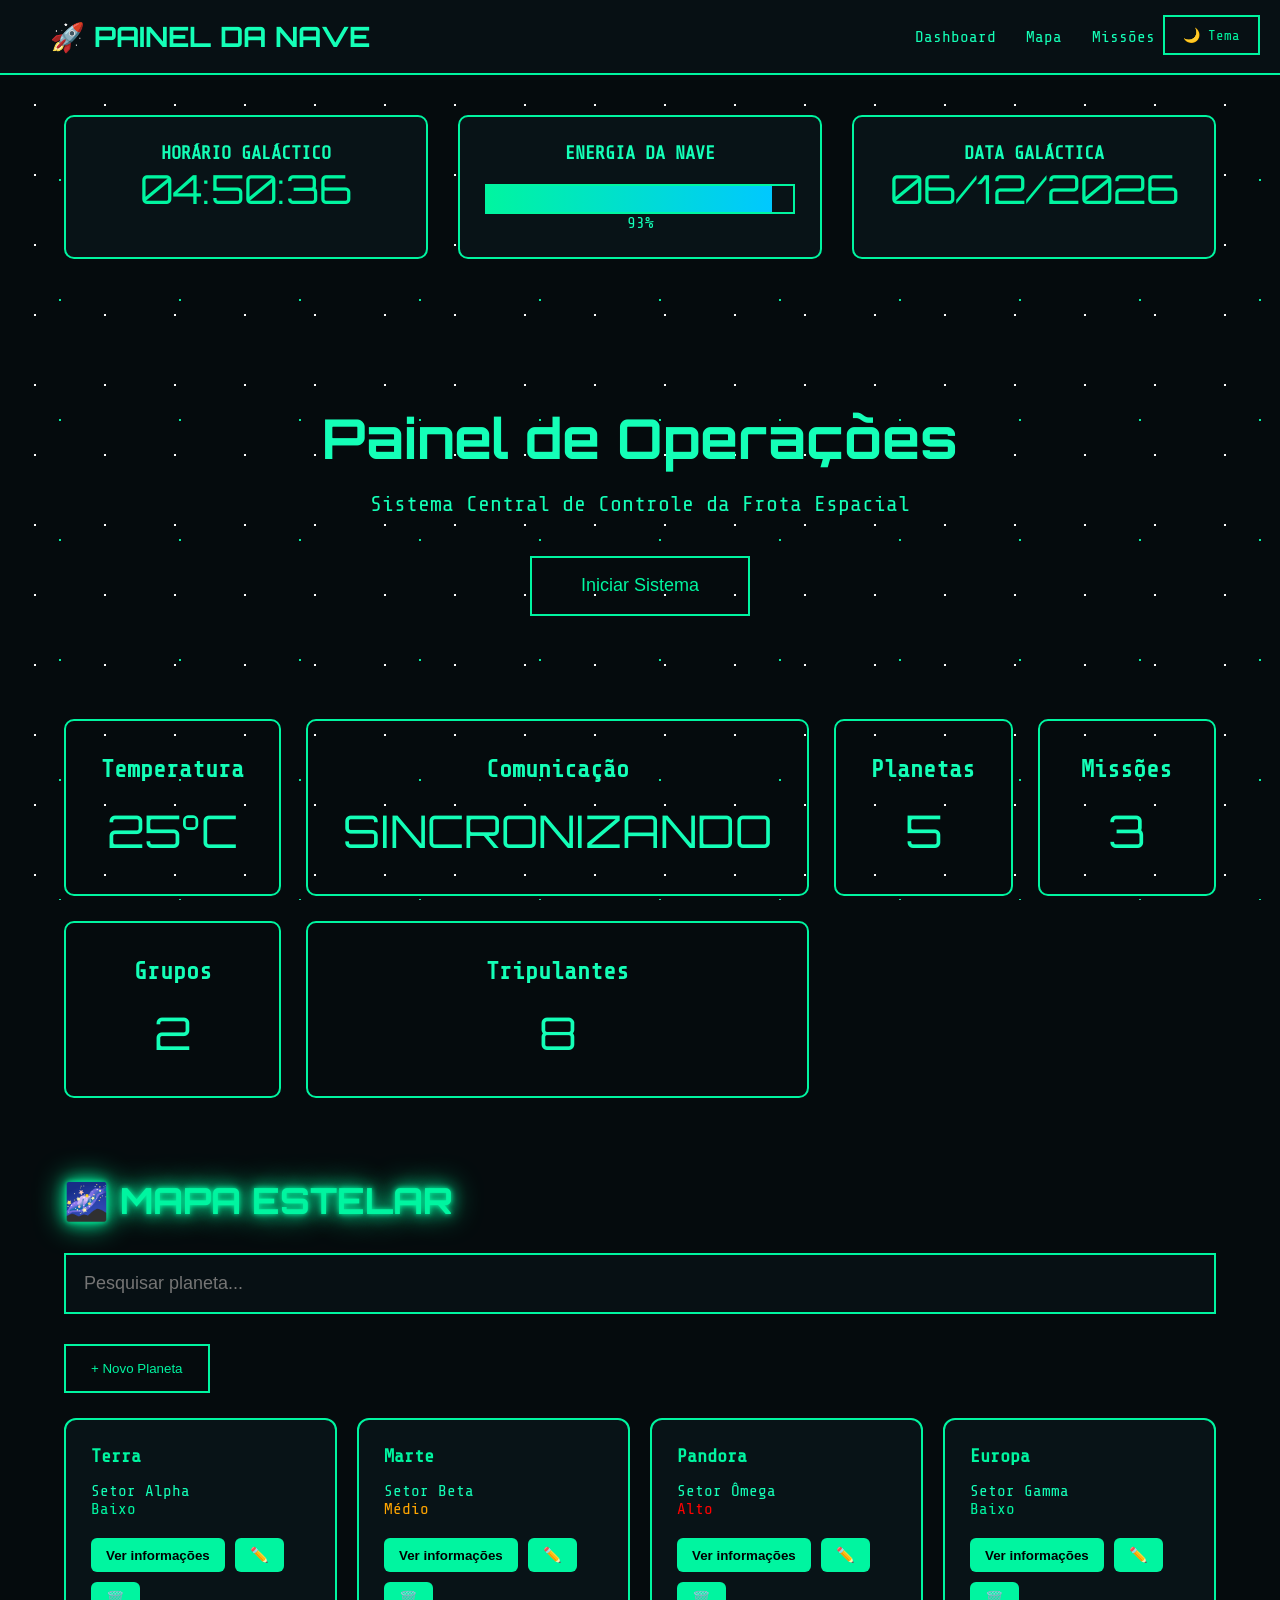
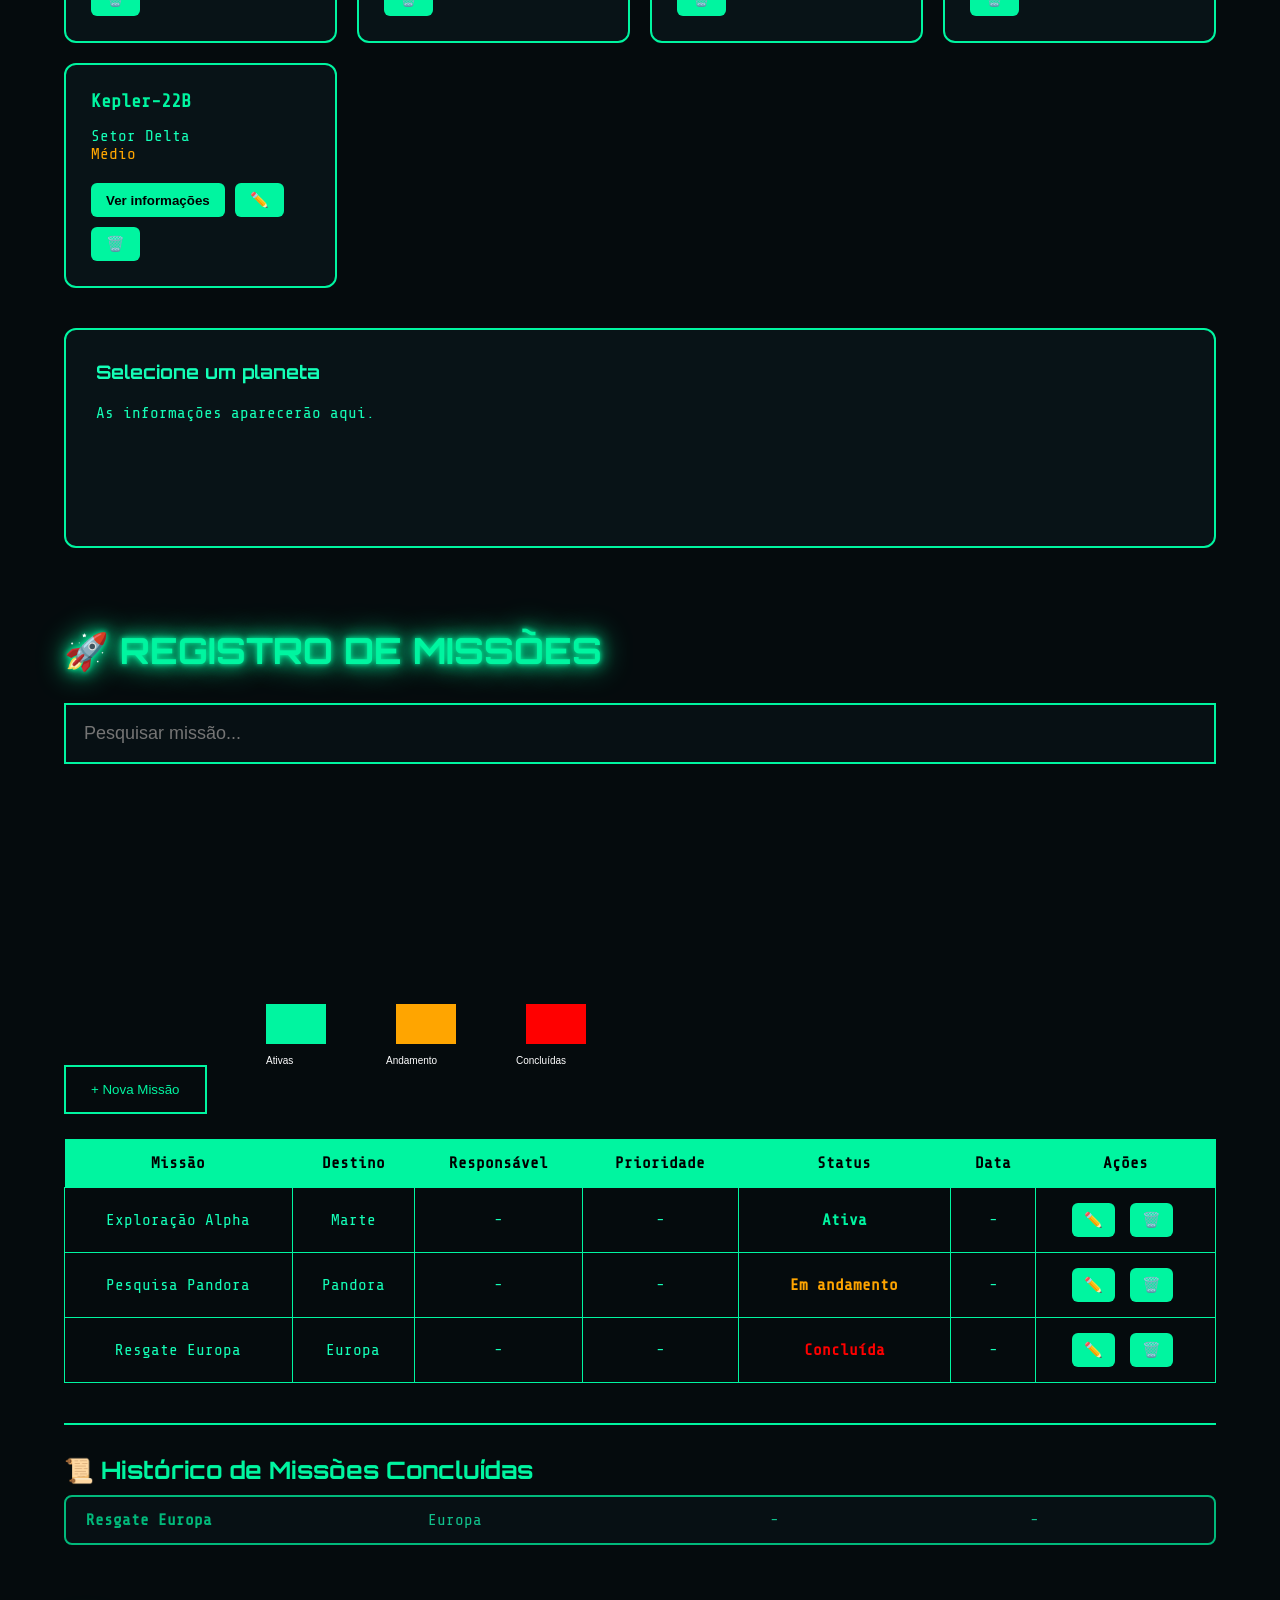
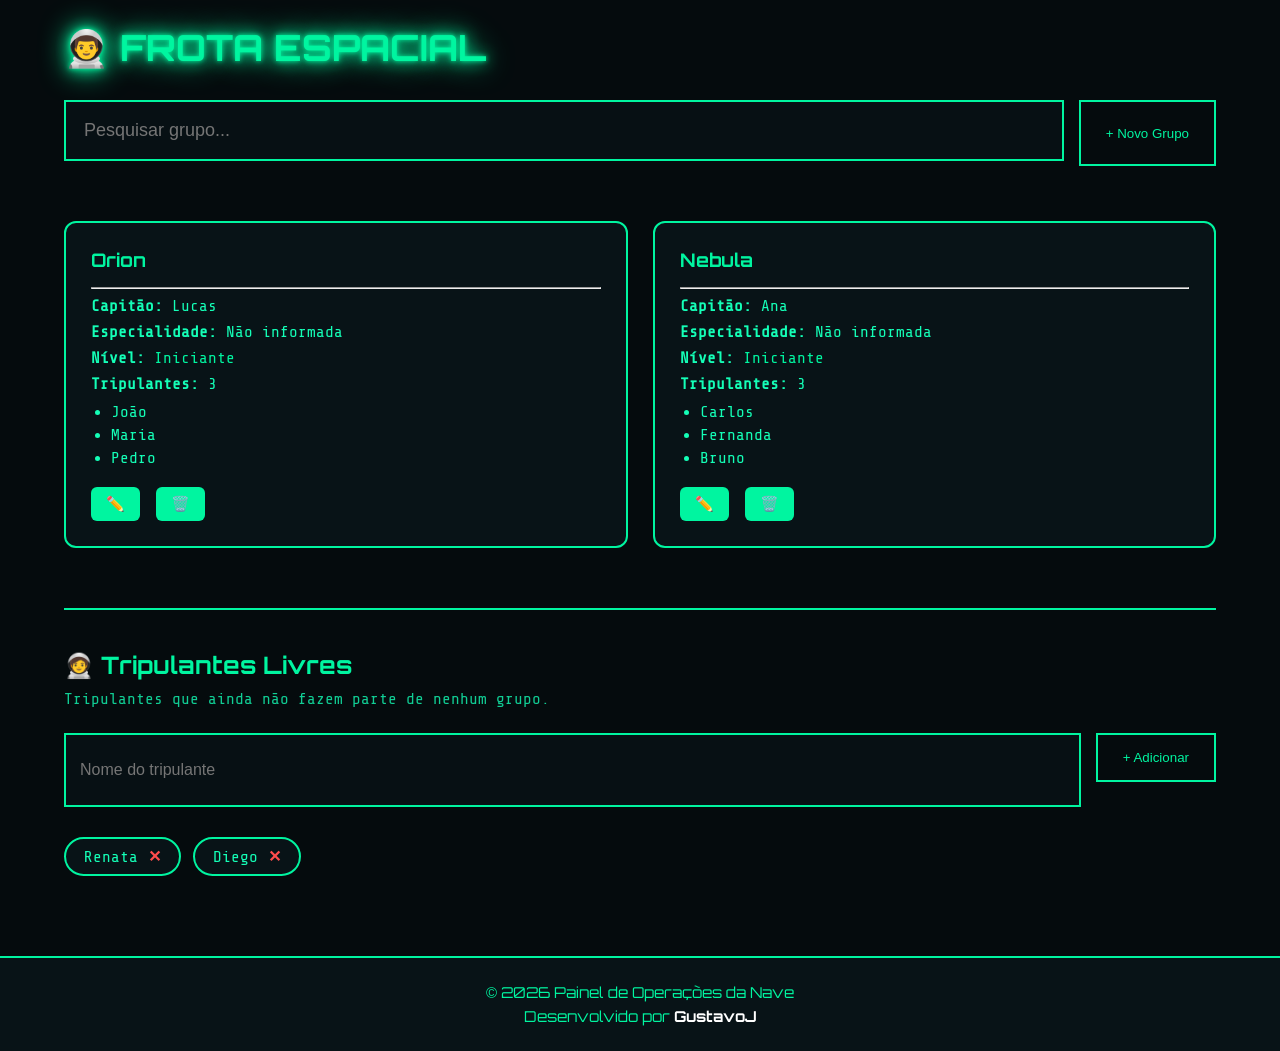
==== index.html @ f17b1815 "Add Code" ====
<!DOCTYPE html>
<html lang="pt-BR">
<head>
    <meta charset="UTF-8">
    <meta name="viewport" content="width=device-width, initial-scale=1.0">

    <title>Painel de Operações da Nave</title>

    <link rel="stylesheet" href="style.css">

    <!-- Google Fonts -->
    <link rel="preconnect" href="https://fonts.googleapis.com">
    <link rel="preconnect" href="https://fonts.gstatic.com" crossorigin>

    <link href="https://fonts.googleapis.com/css2?family=Orbitron:wght@400;600;700&family=Share+Tech+Mono&display=swap" rel="stylesheet">
</head>

<body>
    <button id="tema">🌙 Tema</button>

    <div id="notificacao"></div>

    <div id="loading">
        <h1>Inicializando Sistema...</h1>
        <div class="loader"></div>
    </div>

    <div class="estrelas"></div>

    <header>
        <div class="logo">🚀 PAINEL DA NAVE</div>

        <nav>
            <a href="#dashboard">Dashboard</a>
            <a href="#mapa">Mapa</a>
            <a href="#missoes">Missões</a>
            <a href="#frota">Frota</a>
        </nav>

        <button id="menuMobile" class="menu-mobile">☰</button>
    </header>

    <section class="painel-topo">
        <div class="relogio">
            <h3>HORÁRIO GALÁCTICO</h3>
            <span id="relogioDigital">00:00:00</span>
        </div>

        <div class="energia">
            <h3>ENERGIA DA NAVE</h3>
            <div class="barra">
                <div id="energia"></div>
            </div>
            <span id="energiaTexto">100%</span>
        </div>

        <div class="data">
            <h3>DATA GALÁCTICA</h3>
            <span id="dataAtual">--/--/----</span>
        </div>
    </section>

    <section class="hero">
        <h1>Painel de Operações</h1>
        <p>Sistema Central de Controle da Frota Espacial</p>
        <button id="btnIniciarSistema">Iniciar Sistema</button>
    </section>

    <section id="dashboard" class="dashboard">
        <div class="card">
            <h2>Temperatura</h2>
            <span id="temperatura">0°C</span>
        </div>
        <div class="card">
            <h2>Comunicação</h2>
            <span id="comunicacao">ONLINE</span>
        </div>
        <div class="card">
            <h2>Planetas</h2>
            <span id="planetas">0</span>
        </div>
        <div class="card">
            <h2>Missões</h2>
            <span id="missoesTotal">0</span>
        </div>
        <div class="card">
            <h2>Grupos</h2>
            <span id="grupos">0</span>
        </div>
        <div class="card">
            <h2>Tripulantes</h2>
            <span id="tripulantes">0</span>
        </div>
    </section>

    <section id="mapa" class="mapa">
        <h2 class="titulo">🌌 MAPA ESTELAR</h2>

        <input type="text" id="pesquisa" placeholder="Pesquisar planeta...">

        <button id="btnNovoPlaneta" class="botao">+ Novo Planeta</button>

        <div id="listaPlanetas" class="lista-planetas"></div>

        <div id="informacoes" class="info-planeta">
            <h3>Selecione um planeta</h3>
            <p>As informações aparecerão aqui.</p>
        </div>
    </section>

    <div id="modalPlaneta" class="modal">
        <div class="modal-conteudo">
            <h2>Cadastro de Planeta</h2>
            <input id="nomePlaneta" placeholder="Nome do Planeta">
            <input id="setorPlaneta" placeholder="Setor">
            <input id="recursosPlaneta" placeholder="Recursos">
            <select id="riscoPlaneta">
                <option>Baixo</option>
                <option>Médio</option>
                <option>Alto</option>
            </select>
            <textarea id="descricaoPlaneta" placeholder="Descrição"></textarea>
            <button id="salvarPlaneta" class="botao">Salvar Planeta</button>
        </div>
    </div>

    <section id="missoes" class="missoes">
        <h2 class="titulo">🚀 REGISTRO DE MISSÕES</h2>

        <input type="text" id="pesquisaMissao" placeholder="Pesquisar missão...">

        <button id="btnNovaMissao" class="botao">+ Nova Missão</button>

        <canvas id="grafico" width="500" height="300"></canvas>

        <table>
            <thead>
                <tr>
                    <th>Missão</th>
                    <th>Destino</th>
                    <th>Responsável</th>
                    <th>Prioridade</th>
                    <th>Status</th>
                    <th>Data</th>
                    <th>Ações</th>
                </tr>
            </thead>
            <tbody id="tabelaMissoes"></tbody>
        </table>

        <div class="historico-missoes">
            <h3 class="subtitulo">📜 Histórico de Missões Concluídas</h3>
            <div id="listaHistorico" class="lista-historico"></div>
        </div>
    </section>

    <div id="modalMissao" class="modal">
        <div class="modal-conteudo">
            <h2>Nova Missão</h2>
            <input id="nomeMissao" placeholder="Nome da missão">
            <input id="destinoMissao" placeholder="Destino">
            <input id="responsavelMissao" placeholder="Responsável">
            <input id="dataMissao" type="date">
            <select id="prioridadeMissao">
                <option>Baixa</option>
                <option>Média</option>
                <option>Alta</option>
            </select>
            <select id="statusMissao">
                <option>Ativa</option>
                <option>Em andamento</option>
                <option>Concluída</option>
            </select>
            <button id="salvarMissao" class="botao">Salvar</button>
        </div>
    </div>

    <section id="frota" class="frota">
        <h2 class="titulo">👨‍🚀 FROTA ESPACIAL</h2>

        <div class="acoes-frota">
            <input id="pesquisaGrupo" type="text" placeholder="Pesquisar grupo...">
            <button id="btnNovoGrupo" class="botao">+ Novo Grupo</button>
        </div>

        <div id="listaGrupos" class="lista-grupos"></div>

        <div class="tripulantes-livres">
            <h3 class="subtitulo">🧑‍🚀 Tripulantes Livres</h3>
            <p class="descricao-livres">Tripulantes que ainda não fazem parte de nenhum grupo.</p>

            <div class="acoes-frota">
                <input id="nomeTripulanteLivre" type="text" placeholder="Nome do tripulante">
                <button id="btnAddTripulanteLivre" class="botao">+ Adicionar</button>
            </div>

            <div id="listaTripulantesLivres" class="lista-chips"></div>
        </div>
    </section>

    <div id="modalGrupo" class="modal">
        <div class="modal-conteudo">
            <h2>Cadastro de Grupo</h2>
            <input id="nomeGrupo" placeholder="Nome do Grupo">
            <input id="capitaoGrupo" placeholder="Capitão">
            <input id="especialidadeGrupo" placeholder="Especialidade">
            <select id="nivelGrupo">
                <option>Iniciante</option>
                <option>Intermediário</option>
                <option>Elite</option>
            </select>
            <textarea id="integrantesGrupo" placeholder="Digite os integrantes separados por vírgula"></textarea>
            <button id="salvarGrupo" class="botao">Salvar Grupo</button>
        </div>
    </div>

    <div id="toast" class="toast"></div>

    <script src="app.js"></script>
</body>
<footer class="rodape">

    <p>© 2026 Painel de Operações da Nave</p>

    <p>Desenvolvido por <strong>GustavoJ</strong></p>

</footer>
</html>
---- style.css ----
*{
    margin:0;
    padding:0;
    box-sizing:border-box;
}

body{

    background:#050B0D;

    color:#14FFB7;

    font-family:'Share Tech Mono', monospace;

}

/* Barra superior */

header{

    height:75px;

    display:flex;

    justify-content:space-between;

    align-items:center;

    padding:0 50px;

    border-bottom:2px solid #00F5A0;

    background:#071014;

}

.logo{

    font-size:28px;

    font-family:'Orbitron';

    font-weight:bold;

}

nav{

    display:flex;

    gap:30px;

}

nav a{

    color:#14FFB7;

    text-decoration:none;

    transition:.3s;

}

nav a:hover{

    color:white;

    text-shadow:0 0 15px #00F5A0;

}

/* Hero */

.hero{

    height:420px;

    display:flex;

    flex-direction:column;

    justify-content:center;

    align-items:center;

    text-align:center;

}

.hero h1{

    font-size:55px;

    font-family:'Orbitron';

    margin-bottom:20px;

}

.hero p{

    font-size:22px;

    margin-bottom:40px;

}

.hero button{

    width:220px;

    height:60px;

    background:transparent;

    color:#00F5A0;

    border:2px solid #00F5A0;

    cursor:pointer;

    font-size:18px;

    transition:.3s;

}

.hero button:hover{

    background:#00F5A0;

    color:#000;

    box-shadow:0 0 25px #00F5A0;

}

/* Dashboard */

.dashboard{

    width:90%;

    margin:auto;

    display:grid;

    grid-template-columns:repeat(4,1fr);

    gap:25px;

}

.card{

    border:2px solid #00F5A0;

    padding:35px;

    border-radius:10px;

    text-align:center;

    transition:.3s;

}

.card:hover{

    box-shadow:0 0 25px #00F5A0;

}

.card h2{

    margin-bottom:20px;

}

.card span{

    font-size:45px;

    font-family:'Orbitron';

}
/* =======================
        MAPA ESTELAR
======================= */

.mapa{

    width:90%;

    margin:80px auto;

}

.titulo{

    font-family:'Orbitron';

    margin-bottom:30px;

    font-size:35px;

}

#pesquisa,
#pesquisaGrupo,
#pesquisaMissao{

    width:100%;

    padding:18px;

    margin-bottom:30px;

    background:#071014;

    border:2px solid #00F5A0;

    color:white;

    font-size:18px;

    outline:none;

}

.lista-planetas{

    display:grid;

    grid-template-columns:repeat(auto-fit,minmax(250px,1fr));

    gap:20px;

}

.planeta{

    padding:25px;

    border:2px solid #00F5A0;

    border-radius:12px;

    cursor:pointer;

    transition:.3s;

    background:#081317;

}

.planeta:hover{

    transform:translateY(-8px);

    box-shadow:0 0 25px #00F5A0;

}

.planeta h3{

    margin-bottom:15px;

    color:#00F5A0;

}

.info-planeta{

    margin-top:40px;

    border:2px solid #00F5A0;

    padding:30px;

    border-radius:12px;

    background:#081317;

    min-height:220px;

}

.info-planeta h3{

    margin-bottom:20px;

    font-family:'Orbitron';

}
/*======================
      MISSÕES
=======================*/

.missoes{

    width:90%;
    margin:80px auto;

}

.botao{

    background:transparent;
    color:#00F5A0;
    border:2px solid #00F5A0;
    padding:15px 25px;
    cursor:pointer;
    margin-bottom:25px;
    transition:.3s;

}

.botao:hover{

    background:#00F5A0;
    color:black;
    box-shadow:0 0 20px #00F5A0;

}

table{

    width:100%;
    border-collapse:collapse;

}

th{

    background:#00F5A0;
    color:black;
    padding:15px;

}

td{

    border:1px solid #00F5A0;
    padding:15px;
    text-align:center;

}

.status{

    padding:6px 12px;
    border-radius:20px;
    font-weight:bold;

}

.ativa{

    color:#00F5A0;

}

.andamento{

    color:orange;

}

.concluida{

    color:red;
}

.historico-missoes{

    margin-top:40px;

    border-top:2px solid #00F5A0;

    padding-top:30px;

}

.lista-historico{

    display:flex;

    flex-direction:column;

    gap:12px;

}

.item-historico{

    display:grid;

    grid-template-columns:2fr 2fr 1.5fr 1fr;

    gap:15px;

    align-items:center;

    background:#081317;

    border:2px solid #00F5A0;

    border-radius:8px;

    padding:14px 20px;

    opacity:.75;

}

.nome-historico{

    font-weight:bold;

    color:#00F5A0;

}

/*======================
      MODAL
=======================*/

.modal{

    display:none;

    position:fixed;

    left:0;
    top:0;

    width:100%;
    height:100%;

    background:rgba(0,0,0,.8);

    justify-content:center;
    align-items:center;

}

.modal-conteudo{

    width:420px;

    background:#081317;

    border:2px solid #00F5A0;

    padding:30px;

    border-radius:10px;

}

.modal-conteudo input,
.modal-conteudo select{

    width:100%;

    padding:12px;

    margin:15px 0;

    background:#071014;

    border:2px solid #00F5A0;

    color:white;

}
/*========================
        FROTA
=========================*/

.frota{

    width:90%;

    margin:80px auto;

}

.lista-grupos{

    display:grid;

    grid-template-columns:repeat(auto-fit,minmax(320px,1fr));

    gap:25px;

}

.grupo{

    background:#081317;

    border:2px solid #00F5A0;

    border-radius:12px;

    padding:25px;

    transition:.3s;

}

.grupo:hover{

    transform:translateY(-8px);

    box-shadow:0 0 25px #00F5A0;

}

.grupo h3{

    font-family:'Orbitron';

    color:#00F5A0;

    margin-bottom:15px;

}

.grupo p{

    margin:8px 0;

}

.grupo ul{

    margin-top:10px;

    padding-left:20px;

}

.grupo li{

    margin:5px 0;

}

.acoes{

    margin-top:20px;

    display:flex;

    gap:10px;

    flex-wrap:wrap;

}

.acoes button{

    padding:8px 15px;

    cursor:pointer;

    border:none;

    border-radius:6px;

    background:#00F5A0;

    color:#000;

    font-weight:bold;

}

/* Botão-ícone padrão para editar/excluir
   (usado em Missões, Grupos e Planetas) */

.btn-icone{

    background:#00F5A0;

    color:#000;

    border:none;

    border-radius:6px;

    padding:8px 12px;

    margin-right:6px;

    cursor:pointer;

    font-size:15px;

    transition:.2s;

}

.btn-icone:hover{

    background:#00F5A0;

}

.btn-icone-excluir:hover{

    background:#ff4d4d;

}

.acoes-frota{

    display:flex;

    flex-wrap:wrap;

    gap:15px;

    margin-bottom:30px;

}

.acoes-frota input{

    flex:1;

    min-width:220px;

    padding:14px;

    background:#071014;

    border:2px solid #00F5A0;

    color:white;

    font-size:16px;

    outline:none;

}

.tripulantes-livres{

    margin-top:60px;

    border-top:2px solid #00F5A0;

    padding-top:40px;

}

.subtitulo{

    font-family:'Orbitron';

    font-size:24px;

    color:#00F5A0;

    margin-bottom:10px;

}

.descricao-livres{

    margin-bottom:25px;

    opacity:.8;

}

.lista-chips{

    display:flex;

    flex-wrap:wrap;

    gap:12px;

}

.chip{

    display:flex;

    align-items:center;

    gap:10px;

    background:#081317;

    border:2px solid #00F5A0;

    border-radius:20px;

    padding:8px 18px;

}

.chip button{

    background:transparent;

    border:none;

    color:#ff4d4d;

    font-weight:bold;

    font-size:16px;

    cursor:pointer;

}

/*==========================
        FUNDO
===========================*/

.estrelas{

    position:fixed;

    width:100%;
    height:100%;

    left:0;
    top:0;

    z-index:-1;

    background:
        radial-gradient(white 1px, transparent 1px),
        radial-gradient(#00F5A0 1px, transparent 1px);

    background-size:70px 70px,120px 120px;

    animation:moverEstrelas 60s linear infinite;

}

@keyframes moverEstrelas{

    from{

        background-position:0 0,0 0;

    }

    to{

        background-position:0 1200px,0 800px;

    }

}

/*==========================
      PAINEL SUPERIOR
===========================*/

.painel-topo{

    width:90%;

    margin:40px auto;

    display:grid;

    grid-template-columns:1fr 1fr 1fr;

    gap:30px;

}

.relogio,.energia,.data{

    border:2px solid #00F5A0;

    padding:25px;

    border-radius:10px;

    background:#081317;

    text-align:center;

}

.relogio span,.data span{

    font-size:40px;

    font-family:'Orbitron';

    color:#00F5A0;

}

.barra{

    width:100%;

    height:30px;

    border:2px solid #00F5A0;

    margin-top:20px;

}

#energia{

    width:100%;

    height:100%;

    background:linear-gradient(90deg,#00F5A0,#00C8FF);

    transition:.5s;

}

/*==========================
       SCROLL
===========================*/

html{

    scroll-behavior:smooth;

}

/*==========================
      ANIMAÇÃO CARDS
===========================*/

.card,
.planeta,
.grupo{

    animation:aparecer .8s;

}

@keyframes aparecer{

    from{

        opacity:0;

        transform:translateY(30px);

    }

    to{

        opacity:1;

        transform:translateY(0);

    }

}
.titulo{

    font-size:36px;

    margin-bottom:30px;

    font-family:'Orbitron';

    color:#00F5A0;

    text-shadow:

    0 0 5px #00F5A0,

    0 0 15px #00F5A0,

    0 0 30px #00F5A0;

}
/*======================
    LOADING
=======================*/

#loading{

    position:fixed;

    width:100%;

    height:100%;

    left:0;

    top:0;

    background:#050B0D;

    display:flex;

    flex-direction:column;

    justify-content:center;

    align-items:center;

    z-index:9999;

}

.loader{

    width:90px;

    height:90px;

    margin-top:30px;

    border:8px solid #14393d;

    border-top:8px solid #00F5A0;

    border-radius:50%;

    animation:girar 1s linear infinite;

}

@keyframes girar{

    to{

        transform:rotate(360deg);

    }

}
#notificacao{

    position:fixed;

    right:20px;

    bottom:20px;

    background:#00F5A0;

    color:#000;

    padding:15px 25px;

    border-radius:10px;

    display:none;

    font-weight:bold;

    box-shadow:0 0 20px #00F5A0;

}
.toast{
    position:fixed;
    bottom:20px;
    right:20px;
    background:#00F5A0;
    color:#000;
    padding:15px 25px;
    border-radius:8px;
    font-weight:bold;
    opacity:0;
    transition:.4s;
    z-index:9999;
}

.toast.mostrar{
    opacity:1;
}
body.temaClaro{

    background:#F4F4F4;

    color:#222;

}

body.temaClaro .estrelas{

    display:none;

}

body.temaClaro .titulo,
body.temaClaro .logo{

    text-shadow:none;

}

body.temaClaro header{

    background:#ffffff;

    border-bottom:2px solid #00C48A;

}

body.temaClaro nav a{

    color:#00875A;

}

body.temaClaro .card,
body.temaClaro .grupo,
body.temaClaro .planeta,
body.temaClaro .relogio,
body.temaClaro .energia,
body.temaClaro .data,
body.temaClaro .info-planeta,
body.temaClaro .modal-conteudo,
body.temaClaro .chip,
body.temaClaro .item-historico{

    background:white;

    color:black;

    border-color:#00C48A;

}

body.temaClaro #pesquisa,
body.temaClaro #pesquisaGrupo,
body.temaClaro #pesquisaMissao,
body.temaClaro .acoes-frota input,
body.temaClaro .modal-conteudo input,
body.temaClaro .modal-conteudo select,
body.temaClaro .modal-conteudo textarea{

    background:#ffffff;

    color:#222;

    border:2px solid #00C48A;

}

body.temaClaro .nome-historico{

    color:#00875A;

}

body.temaClaro .grupo h3,
body.temaClaro .planeta h3{

    color:#00875A;

}

body.temaClaro .btn-icone{

    border:1px solid #00C48A;

}
#tema{

    position:fixed;

    top:15px;

    right:20px;

    z-index:10000;

    background:#071014;

    color:#00F5A0;

    border:2px solid #00F5A0;

    padding:10px 18px;

    cursor:pointer;

    font-family:'Share Tech Mono', monospace;

    font-size:14px;

    opacity:0;

    pointer-events:none;

    transition:opacity .4s;

}

#tema.visivel{

    opacity:1;

    pointer-events:auto;

}

.menu-mobile{

    display:none;

    background:transparent;

    color:#00F5A0;

    border:2px solid #00F5A0;

    font-size:22px;

    padding:5px 12px;

    cursor:pointer;

}

@media(max-width:768px){

nav{

display:none;

}

nav.ativo{

display:flex;

flex-direction:column;

}

.menu-mobile{

display:block;

}

}
/*==========================
          RODAPÉ
===========================*/

.rodape{

    margin-top:60px;

    padding:20px;

    text-align:center;

    border-top:2px solid #00F5A0;

    background:#081317;

}

.rodape p{

    color:#00F5A0;

    font-family:'Orbitron', sans-serif;

    margin:5px 0;

    font-size:15px;

}

.rodape strong{

    color:#ffffff;

}
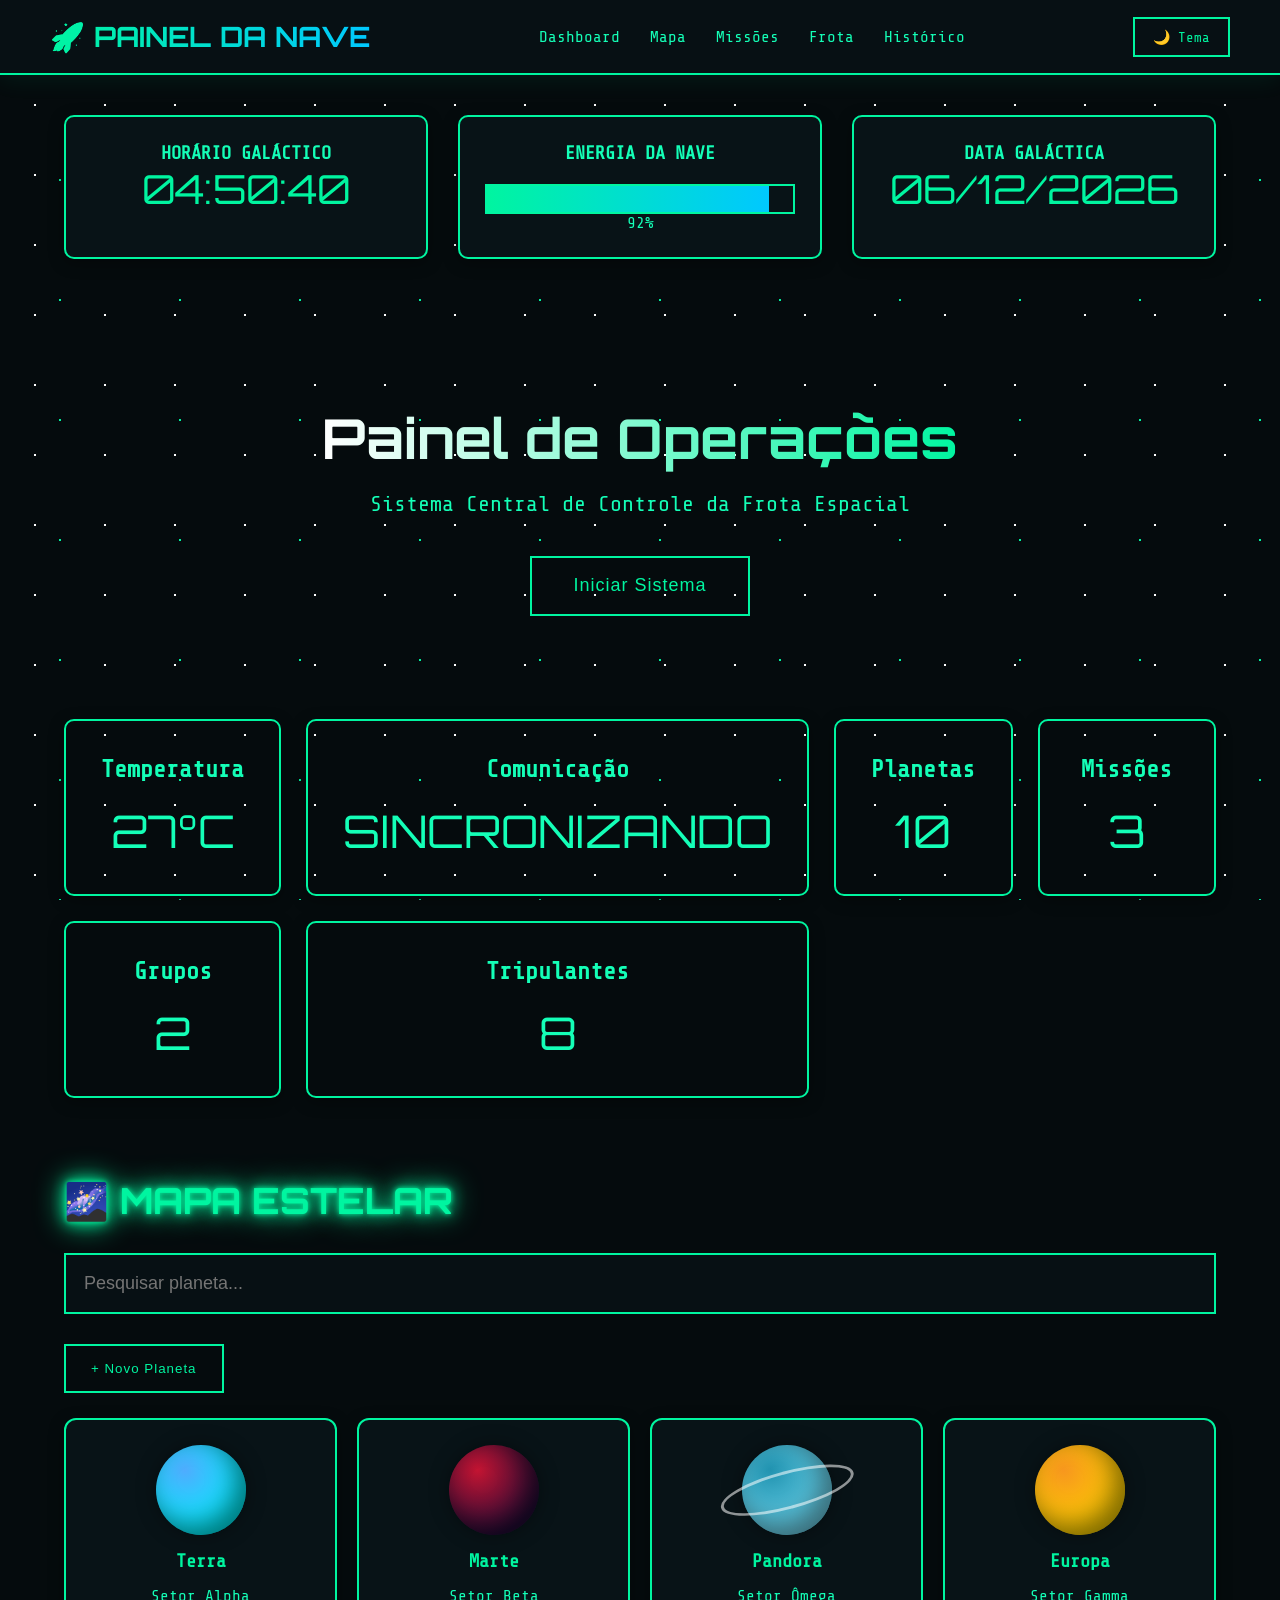
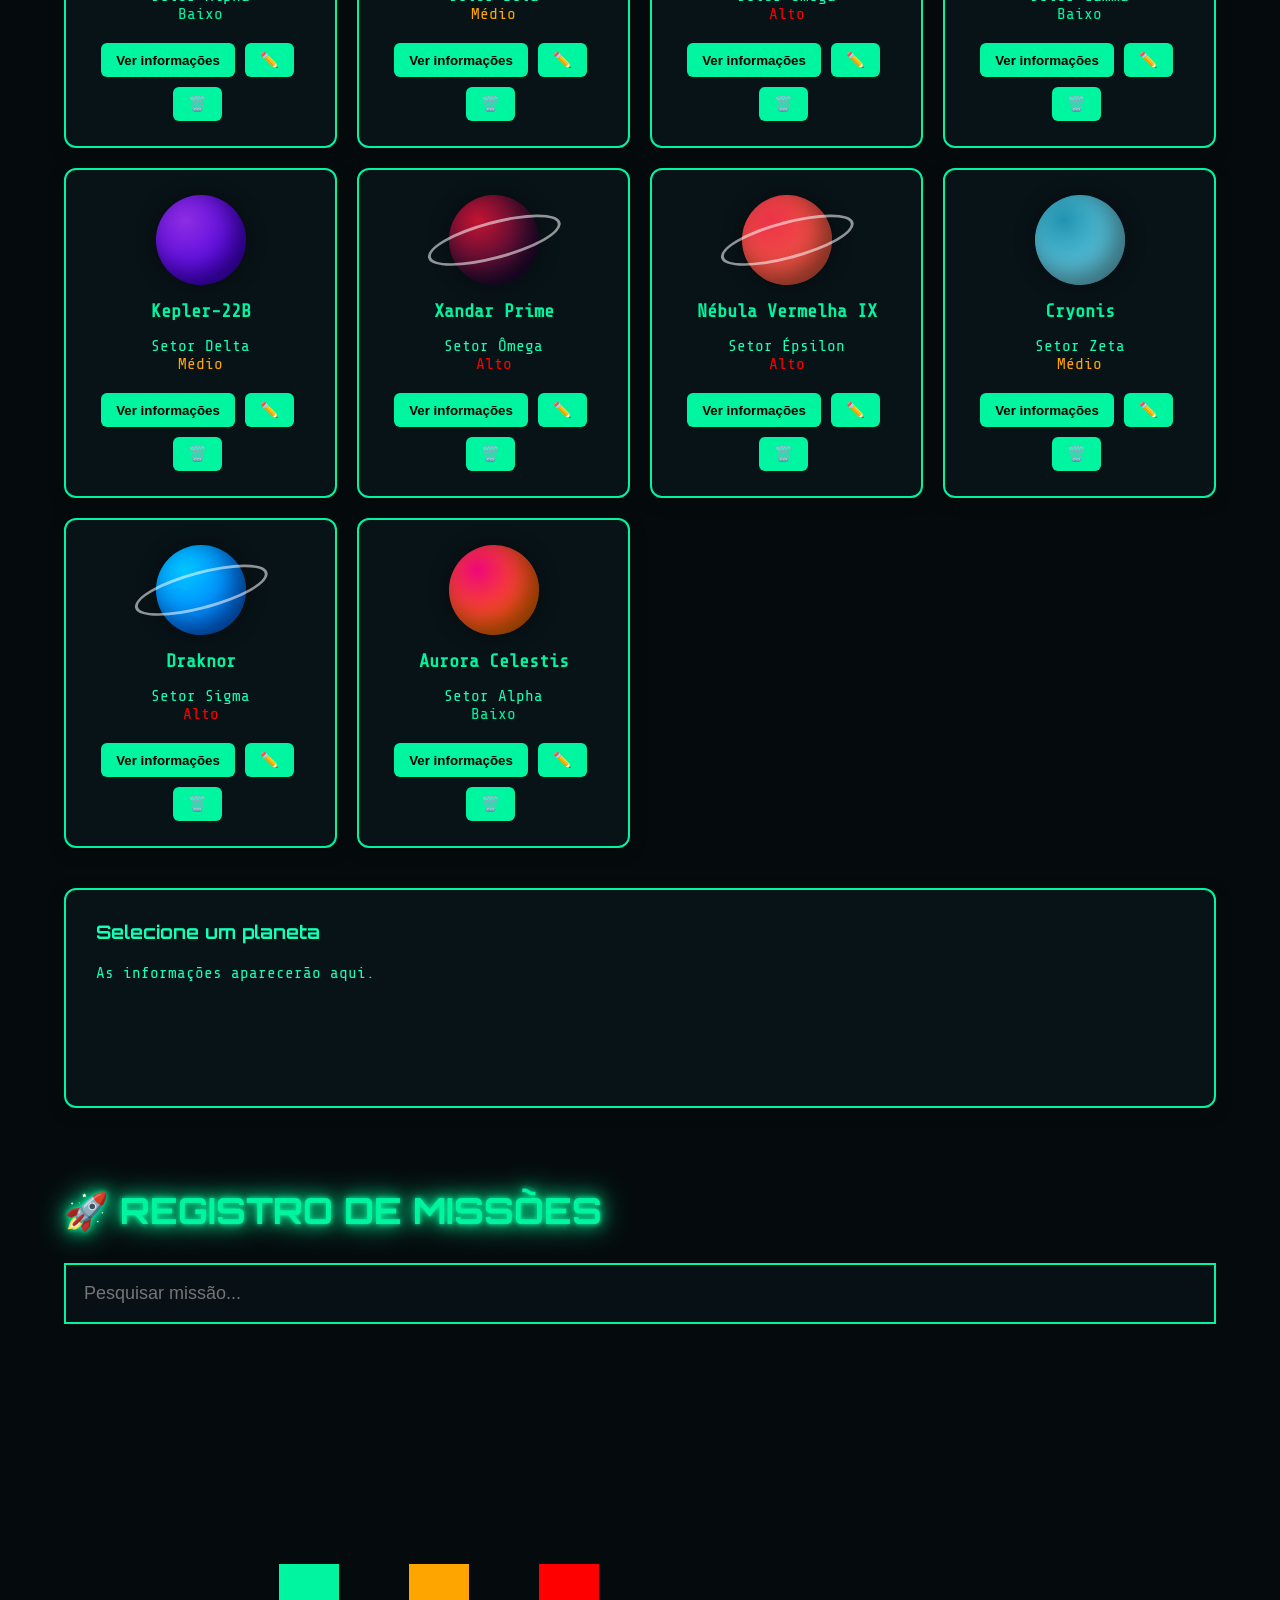
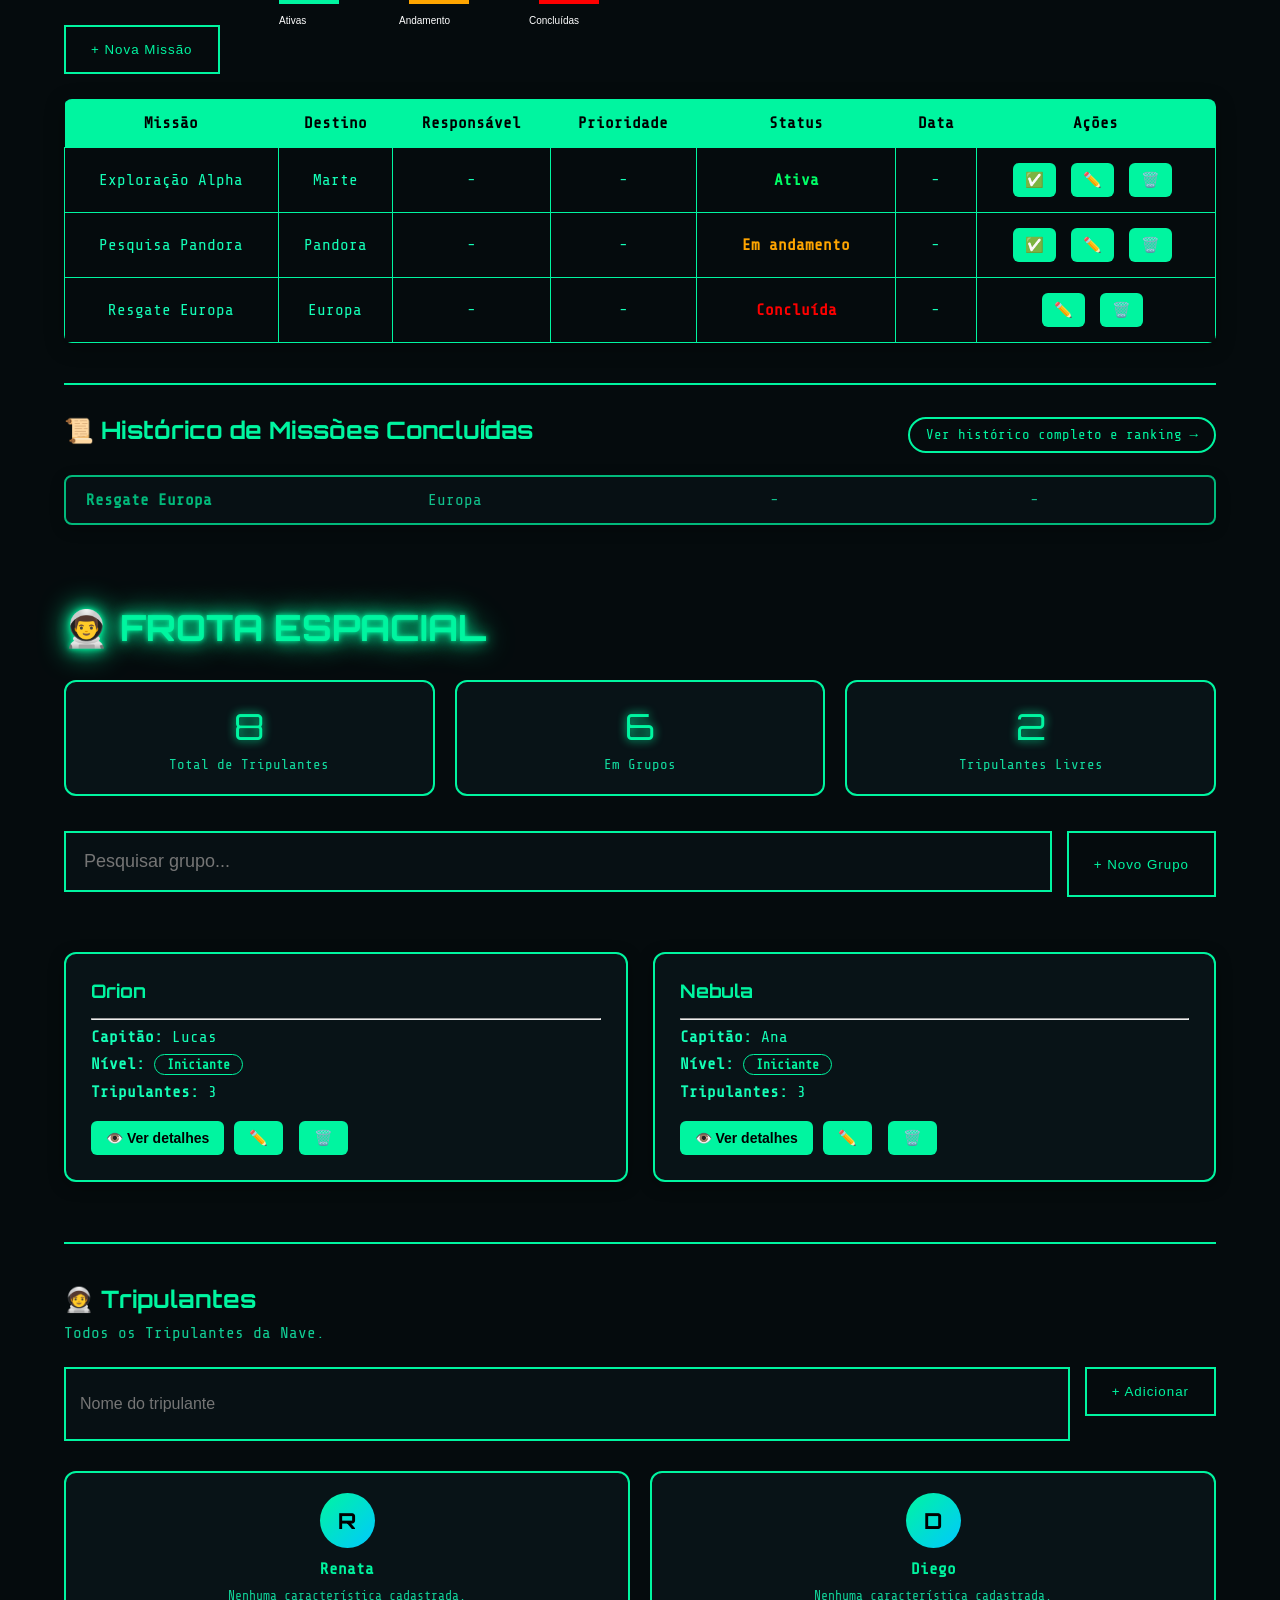
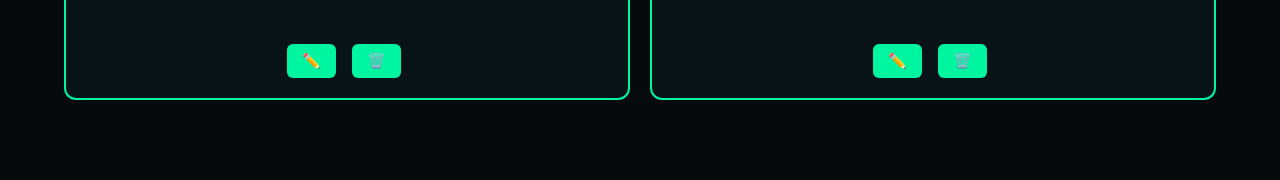
==== commit 1a041404: "Aperfeicoamento" ====
--- a/index.html
+++ b/index.html
@@ -16,8 +16,6 @@
 </head>
 
 <body>
-    <button id="tema">🌙 Tema</button>
-
     <div id="notificacao"></div>
 
     <div id="loading">
@@ -35,9 +33,13 @@
             <a href="#mapa">Mapa</a>
             <a href="#missoes">Missões</a>
             <a href="#frota">Frota</a>
+            <a href="historico.html">Histórico</a>
         </nav>
 
-        <button id="menuMobile" class="menu-mobile">☰</button>
+        <div class="header-acoes">
+            <button id="tema">🌙 Tema</button>
+            <button id="menuMobile" class="menu-mobile">☰</button>
+        </div>
     </header>
 
     <section class="painel-topo">
@@ -118,6 +120,16 @@
                 <option>Baixo</option>
                 <option>Médio</option>
                 <option>Alto</option>
+            </select>
+            <select id="corPlaneta">
+                <option value="">Cor automática</option>
+                <option value="amarelo">Amarelo</option>
+                <option value="verde">Verde</option>
+                <option value="vermelho">Vermelho</option>
+                <option value="rosa">Rosa</option>
+                <option value="roxo">Roxo</option>
+                <option value="azul-claro">Azul Claro</option>
+                <option value="azul-escuro">Azul Escuro</option>
             </select>
             <textarea id="descricaoPlaneta" placeholder="Descrição"></textarea>
             <button id="salvarPlaneta" class="botao">Salvar Planeta</button>
@@ -149,7 +161,10 @@
         </table>
 
         <div class="historico-missoes">
-            <h3 class="subtitulo">📜 Histórico de Missões Concluídas</h3>
+            <div class="historico-cabecalho">
+                <h3 class="subtitulo">📜 Histórico de Missões Concluídas</h3>
+                <a href="historico.html" class="link-historico">Ver histórico completo e ranking →</a>
+            </div>
             <div id="listaHistorico" class="lista-historico"></div>
         </div>
     </section>
@@ -159,7 +174,7 @@
             <h2>Nova Missão</h2>
             <input id="nomeMissao" placeholder="Nome da missão">
             <input id="destinoMissao" placeholder="Destino">
-            <input id="responsavelMissao" placeholder="Responsável">
+            <input id="responsavelMissao" placeholder="Responsável(is) — separe por vírgula se for mais de um">
             <input id="dataMissao" type="date">
             <select id="prioridadeMissao">
                 <option>Baixa</option>
@@ -175,8 +190,32 @@
         </div>
     </div>
 
+    <div id="modalConcluirMissao" class="modal">
+        <div class="modal-conteudo">
+            <h2>✅ Concluir Missão</h2>
+            <p class="texto-concluir">Missão: <strong id="nomeMissaoConcluir"></strong></p>
+            <input id="responsavelConcluirMissao" placeholder="Quem concluiu — separe por vírgula se for mais de uma pessoa">
+            <button id="confirmarConcluirMissao" class="botao">Confirmar Conclusão</button>
+        </div>
+    </div>
+
     <section id="frota" class="frota">
         <h2 class="titulo">👨‍🚀 FROTA ESPACIAL</h2>
+
+        <div class="stats-tripulantes">
+            <div class="stat-tripulante">
+                <span class="stat-numero" id="statTotalTripulantes">0</span>
+                <span class="stat-legenda">Total de Tripulantes</span>
+            </div>
+            <div class="stat-tripulante">
+                <span class="stat-numero" id="statTripulantesGrupos">0</span>
+                <span class="stat-legenda">Em Grupos</span>
+            </div>
+            <div class="stat-tripulante">
+                <span class="stat-numero" id="statTripulantesLivres">0</span>
+                <span class="stat-legenda">Tripulantes Livres</span>
+            </div>
+        </div>
 
         <div class="acoes-frota">
             <input id="pesquisaGrupo" type="text" placeholder="Pesquisar grupo...">
@@ -186,17 +225,25 @@
         <div id="listaGrupos" class="lista-grupos"></div>
 
         <div class="tripulantes-livres">
-            <h3 class="subtitulo">🧑‍🚀 Tripulantes Livres</h3>
-            <p class="descricao-livres">Tripulantes que ainda não fazem parte de nenhum grupo.</p>
+            <h3 class="subtitulo">🧑‍🚀 Tripulantes </h3>
+            <p class="descricao-livres">Todos os Tripulantes da Nave.</p>
 
             <div class="acoes-frota">
                 <input id="nomeTripulanteLivre" type="text" placeholder="Nome do tripulante">
                 <button id="btnAddTripulanteLivre" class="botao">+ Adicionar</button>
             </div>
 
-            <div id="listaTripulantesLivres" class="lista-chips"></div>
-        </div>
-    </section>
+            <div id="listaTripulantesLivres" class="lista-tripulantes-livres"></div>
+        </div>
+    </section>
+
+    <div id="modalCaracteristicasTripulante" class="modal">
+        <div class="modal-conteudo">
+            <h2>Características de <span id="nomeTripulanteCaracteristicas"></span></h2>
+            <textarea id="caracteristicasTripulante" placeholder="Ex: Piloto experiente, especialista em navegação, ótimo trabalho em equipe..."></textarea>
+            <button id="salvarCaracteristicasTripulante" class="botao">Salvar</button>
+        </div>
+    </div>
 
     <div id="modalGrupo" class="modal">
         <div class="modal-conteudo">
@@ -214,15 +261,36 @@
         </div>
     </div>
 
+    <div id="modalDetalhesGrupo" class="modal">
+        <div class="modal-conteudo modal-detalhes">
+            <h2 id="detalheNomeGrupo">Grupo</h2>
+
+            <div class="detalhe-linha">
+                <strong>Capitão</strong>
+                <span id="detalheCapitaoGrupo"></span>
+            </div>
+
+            <div class="detalhe-linha">
+                <strong>Especialidade</strong>
+                <span id="detalheEspecialidadeGrupo"></span>
+            </div>
+
+            <div class="detalhe-linha">
+                <strong>Nível</strong>
+                <span id="detalheNivelGrupo" class="nivel-badge"></span>
+            </div>
+
+            <div class="detalhe-integrantes">
+                <strong>Integrantes</strong>
+                <div id="detalheIntegrantesGrupo" class="lista-tags-integrantes"></div>
+            </div>
+
+            <button class="botao" onclick="document.getElementById('modalDetalhesGrupo').style.display='none'">Fechar</button>
+        </div>
+    </div>
+
     <div id="toast" class="toast"></div>
 
     <script src="app.js"></script>
 </body>
-<footer class="rodape">
-
-    <p>© 2026 Painel de Operações da Nave</p>
-
-    <p>Desenvolvido por <strong>GustavoJ</strong></p>
-
-</footer>
 </html>
--- a/style.css
+++ b/style.css
@@ -32,6 +32,22 @@
 
     background:#071014;
 
+    position:sticky;
+
+    top:0;
+
+    z-index:5000;
+
+}
+
+.header-acoes{
+
+    display:flex;
+
+    align-items:center;
+
+    gap:15px;
+
 }
 
 .logo{
@@ -252,6 +268,14 @@
     transition:.3s;
 
     background:#081317;
+
+    text-align:center;
+
+}
+
+.planeta .acoes{
+
+    justify-content:center;
 
 }
 
@@ -358,7 +382,7 @@
 
 .ativa{
 
-    color:#00F5A0;
+    color:#00ff66;
 
 }
 
@@ -370,7 +394,8 @@
 
 .concluida{
 
-    color:red;
+    color: red;
+
 }
 
 .historico-missoes{
@@ -613,7 +638,7 @@
 
 .btn-icone-excluir:hover{
 
-    background:#ff4d4d;
+    background:#014e14;
 
 }
 
@@ -1078,14 +1103,6 @@
 }
 #tema{
 
-    position:fixed;
-
-    top:15px;
-
-    right:20px;
-
-    z-index:10000;
-
     background:#071014;
 
     color:#00F5A0;
@@ -1157,38 +1174,803 @@
 }
 
 }
+
 /*==========================
-          RODAPÉ
+   HISTÓRICO (widget dentro do painel)
 ===========================*/
 
-.rodape{
-
-    margin-top:60px;
+.historico-cabecalho{
+
+    display:flex;
+
+    justify-content:space-between;
+
+    align-items:center;
+
+    flex-wrap:wrap;
+
+    gap:15px;
+
+    margin-bottom:20px;
+
+}
+
+.link-historico{
+
+    color:#00F5A0;
+
+    text-decoration:none;
+
+    border:2px solid #00F5A0;
+
+    padding:8px 16px;
+
+    border-radius:20px;
+
+    font-size:14px;
+
+    transition:.3s;
+
+    white-space:nowrap;
+
+}
+
+.link-historico:hover{
+
+    background:#00F5A0;
+
+    color:#000;
+
+    box-shadow:0 0 15px #00F5A0;
+
+}
+
+nav a.ativo-nav{
+
+    color:#fff;
+
+    text-shadow:0 0 10px #00F5A0;
+
+}
+
+/*==========================
+   PÁGINA DE HISTÓRICO E RANKING
+===========================*/
+
+.pagina-historico,
+.pagina-ranking{
+
+    width:85%;
+
+    max-width:1100px;
+
+    margin:60px auto;
+
+}
+
+.voltar-link{
+
+    display:inline-block;
+
+    color:#00F5A0;
+
+    text-decoration:none;
+
+    margin-bottom:25px;
+
+    font-size:15px;
+
+    transition:.3s;
+
+}
+
+.voltar-link:hover{
+
+    text-shadow:0 0 10px #00F5A0;
+
+}
+
+.titulo-pagina{
+
+    font-family:'Orbitron';
+
+    font-size:32px;
+
+    color:#00F5A0;
+
+    text-shadow:0 0 5px #00F5A0,0 0 15px #00F5A0;
+
+    margin-bottom:10px;
+
+}
+
+.subtitulo-pagina{
+
+    opacity:.8;
+
+    margin-bottom:30px;
+
+}
+
+.resumo-historico{
+
+    margin-bottom:30px;
+
+}
+
+.resumo-card{
+
+    display:inline-flex;
+
+    align-items:center;
+
+    gap:15px;
+
+    background:#081317;
+
+    border:2px solid #00F5A0;
+
+    border-radius:12px;
+
+    padding:20px 30px;
+
+}
+
+.resumo-numero{
+
+    font-family:'Orbitron';
+
+    font-size:38px;
+
+    color:#00F5A0;
+
+    text-shadow:0 0 10px #00F5A0;
+
+}
+
+.tabela-historico{
+
+    margin-top:10px;
+
+}
+
+/*==========================
+   RANKING
+===========================*/
+
+.lista-ranking{
+
+    display:flex;
+
+    flex-direction:column;
+
+    gap:16px;
+
+}
+
+.ranking-item{
+
+    display:flex;
+
+    align-items:center;
+
+    gap:20px;
+
+    background:#081317;
+
+    border:2px solid #00F5A0;
+
+    border-radius:12px;
+
+    padding:18px 25px;
+
+    transition:.3s;
+
+}
+
+.ranking-item:hover{
+
+    transform:translateX(6px);
+
+    box-shadow:0 0 20px rgba(0,245,160,.3);
+
+}
+
+.ranking-posicao{
+
+    font-family:'Orbitron';
+
+    font-size:26px;
+
+    min-width:50px;
+
+    text-align:center;
+
+    color:#00F5A0;
+
+}
+
+.ranking-info{
+
+    flex:1;
+
+}
+
+.ranking-nome-linha{
+
+    display:flex;
+
+    justify-content:space-between;
+
+    flex-wrap:wrap;
+
+    gap:10px;
+
+    margin-bottom:10px;
+
+}
+
+.ranking-nome{
+
+    font-weight:bold;
+
+    font-size:18px;
+
+}
+
+.ranking-total{
+
+    color:#00F5A0;
+
+    font-size:14px;
+
+}
+
+.ranking-barra{
+
+    width:100%;
+
+    height:10px;
+
+    background:#050B0D;
+
+    border-radius:6px;
+
+    overflow:hidden;
+
+}
+
+.ranking-barra-preenchida{
+
+    height:100%;
+
+    background:linear-gradient(90deg,#00F5A0,#00C8FF);
+
+    border-radius:6px;
+
+    transition:width .6s ease;
+
+}
+
+/*==========================
+   MODO CLARO — histórico e ranking
+===========================*/
+
+body.temaClaro .resumo-card,
+body.temaClaro .ranking-item{
+
+    background:white;
+
+    color:black;
+
+    border-color:#00C48A;
+
+}
+
+body.temaClaro .titulo-pagina{
+
+    text-shadow:none;
+
+}
+
+body.temaClaro .link-historico{
+
+    color:#00875A;
+
+    border-color:#00875A;
+
+}
+
+body.temaClaro nav a.ativo-nav{
+
+    color:#00875A;
+
+    text-shadow:none;
+
+}
+
+body.temaClaro .hero h1{
+
+    background:linear-gradient(90deg,#222,#00875A);
+
+    -webkit-background-clip:text;
+
+    background-clip:text;
+
+}
+
+/*==========================
+   POLIMENTO GERAL DO SITE
+===========================*/
+
+header{
+
+    box-shadow:0 4px 25px rgba(0,245,160,.08);
+
+}
+
+.logo{
+
+    background:linear-gradient(90deg,#00F5A0,#00C8FF);
+
+    -webkit-background-clip:text;
+
+    -webkit-text-fill-color:transparent;
+
+    background-clip:text;
+
+}
+
+.hero h1{
+
+    background:linear-gradient(90deg,#ffffff,#00F5A0);
+
+    -webkit-background-clip:text;
+
+    -webkit-text-fill-color:transparent;
+
+    background-clip:text;
+
+}
+
+.card,
+.grupo,
+.planeta,
+.relogio,
+.energia,
+.data,
+.resumo-card,
+.ranking-item,
+.item-historico,
+.chip,
+.info-planeta{
+
+    box-shadow:0 4px 15px rgba(0,0,0,.35);
+
+}
+
+table{
+
+    box-shadow:0 4px 20px rgba(0,0,0,.3);
+
+    border-radius:8px;
+
+    overflow:hidden;
+
+}
+
+tbody tr{
+
+    transition:.2s;
+
+}
+
+tbody tr:hover{
+
+    background:rgba(0,245,160,.06);
+
+}
+
+.botao,
+.hero button{
+
+    letter-spacing:1px;
+
+}
+
+/*==========================
+   TAGS DE RESPONSÁVEL(IS)
+===========================*/
+
+.pessoa-tag{
+
+    display:inline-block;
+
+    background:rgba(0,245,160,.12);
+
+    border:1px solid #00F5A0;
+
+    color:#00F5A0;
+
+    border-radius:14px;
+
+    padding:3px 10px;
+
+    margin:2px 4px 2px 0;
+
+    font-size:13px;
+
+}
+
+body.temaClaro .pessoa-tag{
+
+    background:rgba(0,135,90,.08);
+
+    color:#00875A;
+
+    border-color:#00875A;
+
+}
+
+/*==========================
+   DETALHES DO GRUPO
+===========================*/
+
+.btn-detalhes{
+
+    background:transparent;
+
+    color:#00C8FF;
+
+    border:1px solid #00C8FF;
+
+    border-radius:6px;
+
+    padding:8px 14px;
+
+    cursor:pointer;
+
+    font-size:14px;
+
+    transition:.2s;
+
+}
+
+.btn-detalhes:hover{
+
+    background:#00C8FF;
+
+    color:#000;
+
+}
+
+.nivel-badge{
+
+    display:inline-block;
+
+    border:1px solid currentColor;
+
+    border-radius:12px;
+
+    padding:2px 12px;
+
+    font-weight:bold;
+
+    font-size:13px;
+
+}
+
+.modal-detalhes{
+
+    width:480px;
+
+}
+
+.detalhe-linha{
+
+    display:flex;
+
+    justify-content:space-between;
+
+    align-items:center;
+
+    padding:12px 0;
+
+    border-bottom:1px solid rgba(0,245,160,.2);
+
+}
+
+.detalhe-integrantes{
+
+    margin-top:20px;
+
+}
+
+.detalhe-integrantes strong{
+
+    display:block;
+
+    margin-bottom:10px;
+
+}
+
+.lista-tags-integrantes{
+
+    display:flex;
+
+    flex-wrap:wrap;
+
+    gap:6px;
+}
+
+body.temaClaro .btn-detalhes{
+
+    color:#0072CE;
+
+    border-color:#0072CE;
+
+}
+
+body.temaClaro .btn-detalhes:hover{
+
+    background:#0072CE;
+
+    color:#fff;
+
+}
+
+/*==========================
+   IMAGEM DOS PLANETAS
+===========================*/
+
+.planeta-imagem{
+
+    width:90px;
+
+    height:90px;
+
+    border-radius:50%;
+
+    margin:0 auto 15px;
+
+    box-shadow:
+
+        inset -10px -10px 25px rgba(0,0,0,.5),
+
+        0 0 20px rgba(0,0,0,.4);
+
+    position:relative;
+
+}
+
+.planeta-imagem-grande{
+
+    width:140px;
+
+    height:140px;
+
+    margin-bottom:20px;
+}
+
+.tem-anel::after{
+
+    content:"";
+
+    position:absolute;
+
+    top:50%;
+
+    left:50%;
+
+    width:145%;
+
+    height:35%;
+
+    border:3px solid rgba(255,255,255,.55);
+
+    border-radius:50%;
+
+    transform:translate(-50%,-50%) rotate(-15deg);
+
+    pointer-events:none;
+
+}
+
+.planeta-imagem-grande.tem-anel::after{
+
+    border-width:4px;
+
+}
+
+/*==========================
+   ESTATÍSTICAS DE TRIPULANTES
+===========================*/
+
+.stats-tripulantes{
+
+    display:grid;
+
+    grid-template-columns:repeat(auto-fit,minmax(180px,1fr));
+
+    gap:20px;
+
+    margin-bottom:35px;
+
+}
+
+.stat-tripulante{
+
+    background:#081317;
+
+    border:2px solid #00F5A0;
+
+    border-radius:12px;
+
+    padding:22px;
+
+    text-align:center;
+
+    display:flex;
+
+    flex-direction:column;
+
+    gap:8px;
+
+}
+
+.stat-numero{
+
+    font-family:'Orbitron';
+
+    font-size:36px;
+
+    color:#00F5A0;
+
+    text-shadow:0 0 10px #00F5A0;
+
+}
+
+.stat-legenda{
+
+    font-size:14px;
+
+    opacity:.85;
+
+}
+
+/*==========================
+   CARDS DE TRIPULANTES LIVRES
+===========================*/
+
+.lista-tripulantes-livres{
+
+    display:grid;
+
+    grid-template-columns:repeat(auto-fit,minmax(220px,1fr));
+
+    gap:20px;
+
+}
+
+.tripulante-livre-card{
+
+    background:#081317;
+
+    border:2px solid #00F5A0;
+
+    border-radius:12px;
 
     padding:20px;
 
     text-align:center;
 
-    border-top:2px solid #00F5A0;
-
-    background:#081317;
-
-}
-
-.rodape p{
+    transition:.3s;
+
+}
+
+.tripulante-livre-card:hover{
+
+    transform:translateY(-6px);
+
+    box-shadow:0 0 20px rgba(0,245,160,.35);
+
+}
+
+.tripulante-livre-avatar{
+
+    width:55px;
+
+    height:55px;
+
+    border-radius:50%;
+
+    margin:0 auto 12px;
+
+    display:flex;
+
+    align-items:center;
+
+    justify-content:center;
+
+    background:linear-gradient(135deg,#00F5A0,#00C8FF);
+
+    color:#000;
+
+    font-family:'Orbitron';
+
+    font-size:22px;
+
+    font-weight:bold;
+
+}
+
+.tripulante-livre-card h4{
+
+    margin-bottom:10px;
 
     color:#00F5A0;
 
-    font-family:'Orbitron', sans-serif;
-
-    margin:5px 0;
-
-    font-size:15px;
-
-}
-
-.rodape strong{
-
-    color:#ffffff;
+}
+
+.tripulante-caracteristicas{
+
+    font-size:13px;
+
+    opacity:.8;
+
+    min-height:36px;
+
+    margin-bottom:12px;
+
+}
+
+.tripulante-livre-card .acoes{
+
+    justify-content:center;
+
+}
+
+/*==========================
+   CONCLUIR MISSÃO
+===========================*/
+
+.btn-icone-concluir:hover{
+
+    background:#00F5A0;
+
+}
+
+.texto-concluir{
+
+    margin:15px 0;
+
+}
+
+/*==========================
+   MODO CLARO — tripulantes e stats
+===========================*/
+
+body.temaClaro .stat-tripulante,
+body.temaClaro .tripulante-livre-card{
+
+    background:white;
+
+    color:black;
+
+    border-color:#00C48A;
+
+}
+
+body.temaClaro .stat-numero{
+
+    color:#00875A;
+
+    text-shadow:none;
+
+}
+
+body.temaClaro .tripulante-livre-card h4{
+
+    color:#00875A;
 
 }
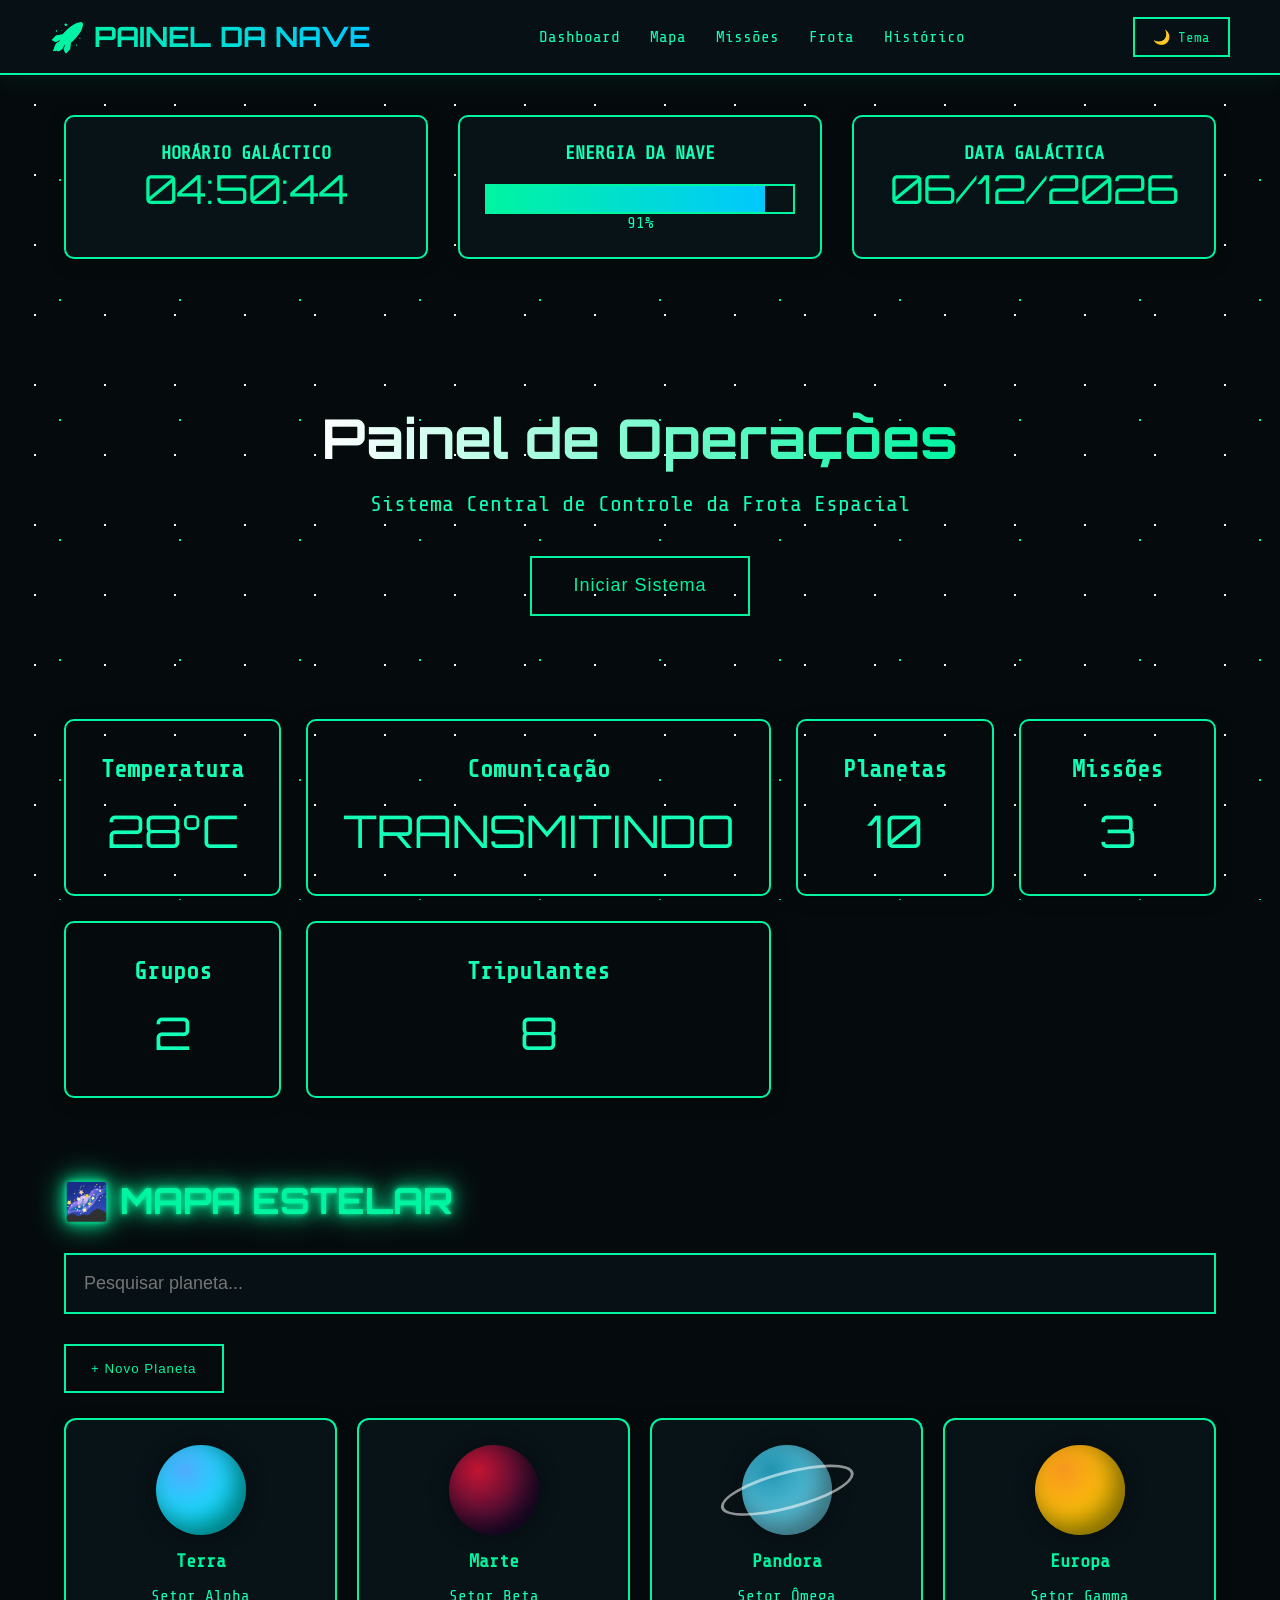
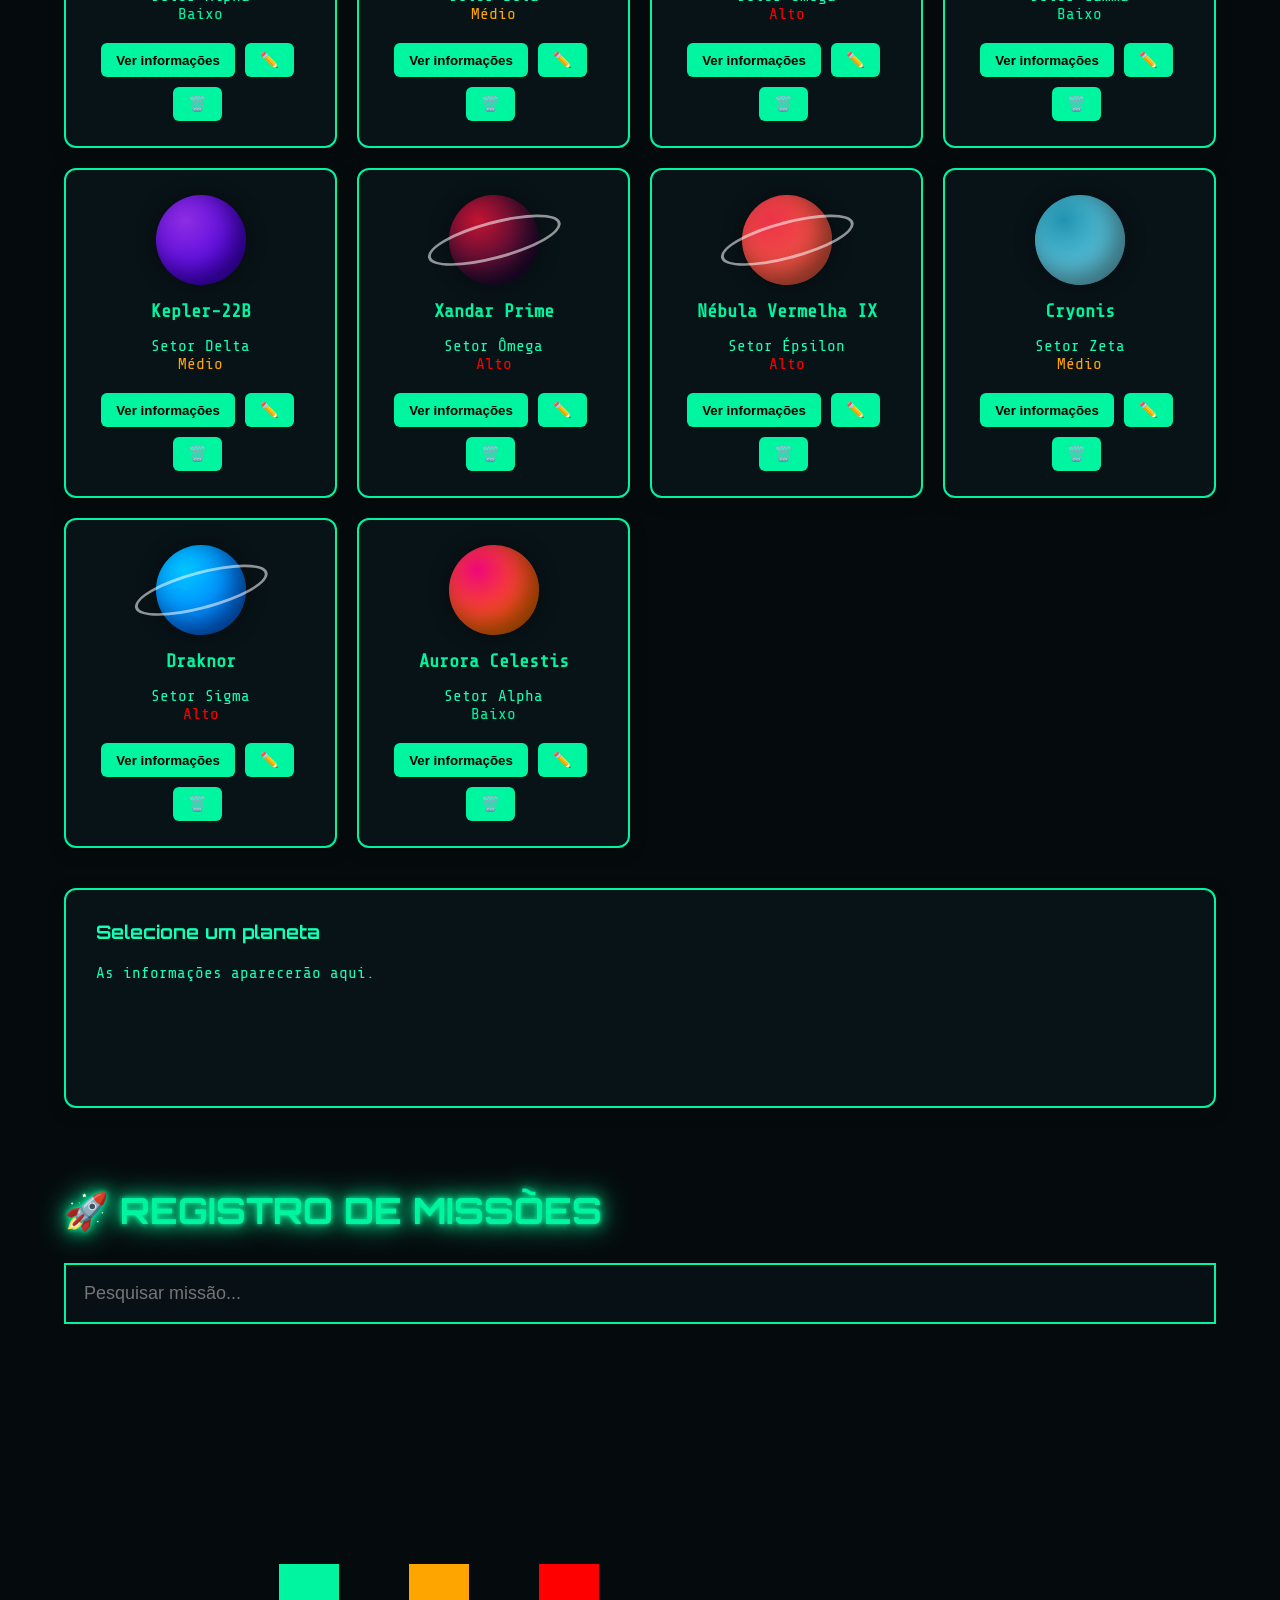
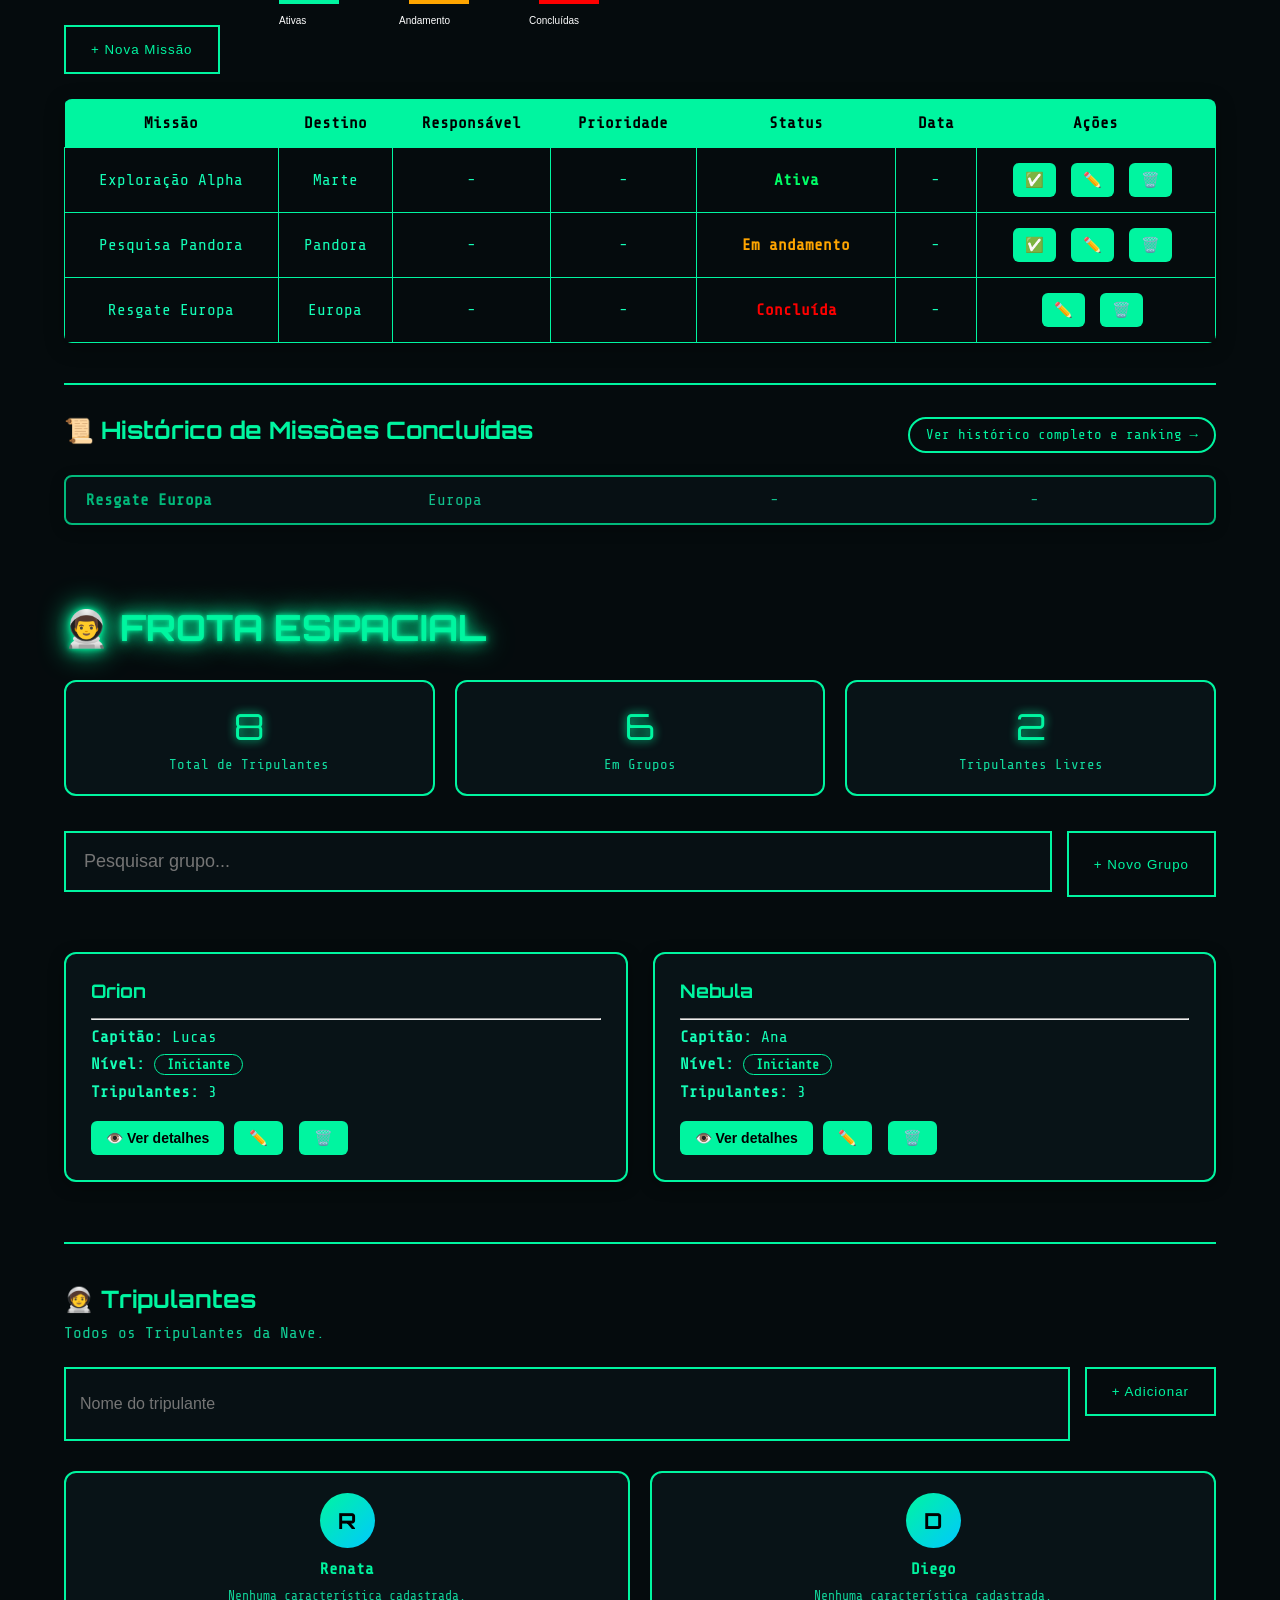
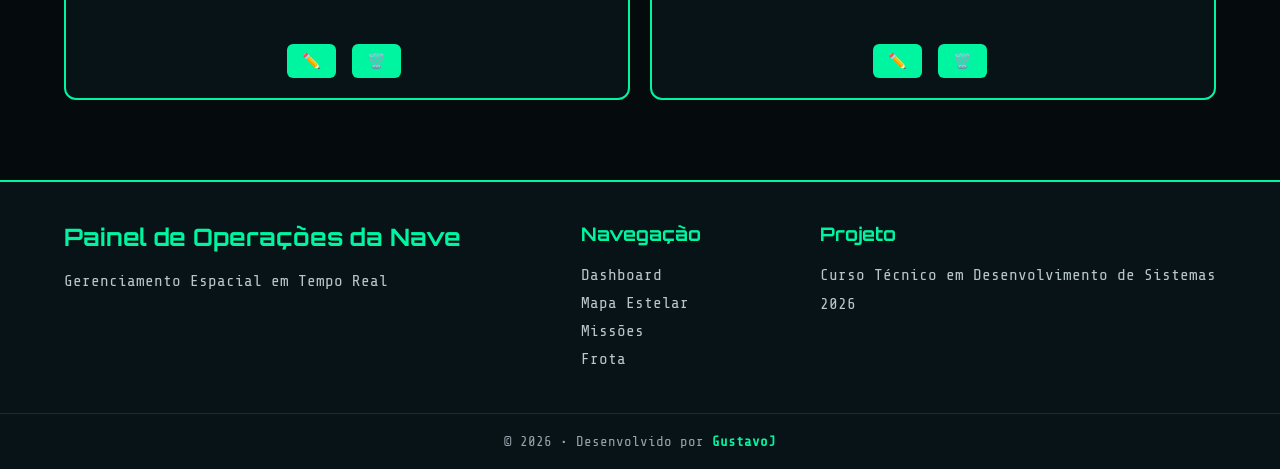
==== commit e17fd029: "Aperfeicoamento" ====
--- a/index.html
+++ b/index.html
@@ -293,4 +293,38 @@
 
     <script src="app.js"></script>
 </body>
+<footer class="footer">
+
+    <div class="footer-container">
+
+        <div class="footer-logo">
+            <h2>Painel de Operações da Nave</h2>
+            <p>Gerenciamento Espacial em Tempo Real</p>
+        </div>
+
+        <div class="footer-links">
+            <h3>Navegação</h3>
+
+            <a href="#dashboard">Dashboard</a>
+            <a href="#mapa">Mapa Estelar</a>
+            <a href="#missoes">Missões</a>
+            <a href="#frota">Frota</a>
+        </div>
+
+        <div class="footer-info">
+            <h3>Projeto</h3>
+
+            <p>Curso Técnico em Desenvolvimento de Sistemas</p>
+            <p>2026</p>
+        </div>
+
+    </div>
+
+    <div class="footer-copy">
+
+        © 2026 • Desenvolvido por <strong>GustavoJ</strong>
+
+    </div>
+
+</footer>
 </html>
--- a/style.css
+++ b/style.css
@@ -1973,4 +1973,114 @@
 
     color:#00875A;
 
+}
+/*==================================
+            RODAPÉ
+===================================*/
+
+.footer{
+
+    margin-top:80px;
+
+    background:#081317;
+
+    border-top:2px solid #00F5A0;
+
+}
+
+.footer-container{
+
+    width:90%;
+
+    margin:auto;
+
+    padding:40px 0;
+
+    display:flex;
+
+    justify-content:space-between;
+
+    flex-wrap:wrap;
+
+    gap:30px;
+
+}
+
+.footer h2,
+.footer h3{
+
+    color:#00F5A0;
+
+    margin-bottom:15px;
+
+    font-family:'Orbitron', sans-serif;
+
+}
+
+.footer p{
+
+    color:#b8c7c9;
+
+    line-height:1.8;
+
+}
+
+.footer-links{
+
+    display:flex;
+
+    flex-direction:column;
+
+}
+
+.footer-links a{
+
+    color:#b8c7c9;
+
+    text-decoration:none;
+
+    margin:5px 0;
+
+    transition:.3s;
+
+}
+
+.footer-links a:hover{
+
+    color:#00F5A0;
+
+    padding-left:5px;
+
+}
+
+.footer-copy{
+
+    border-top:1px solid rgba(255,255,255,.1);
+
+    text-align:center;
+
+    padding:20px;
+
+    color:#9ca3af;
+
+    font-size:14px;
+
+}
+
+.footer-copy strong{
+
+    color:#00F5A0;
+
+}
+
+@media(max-width:768px){
+
+    .footer-container{
+
+        flex-direction:column;
+
+        text-align:center;
+
+    }
+
 }
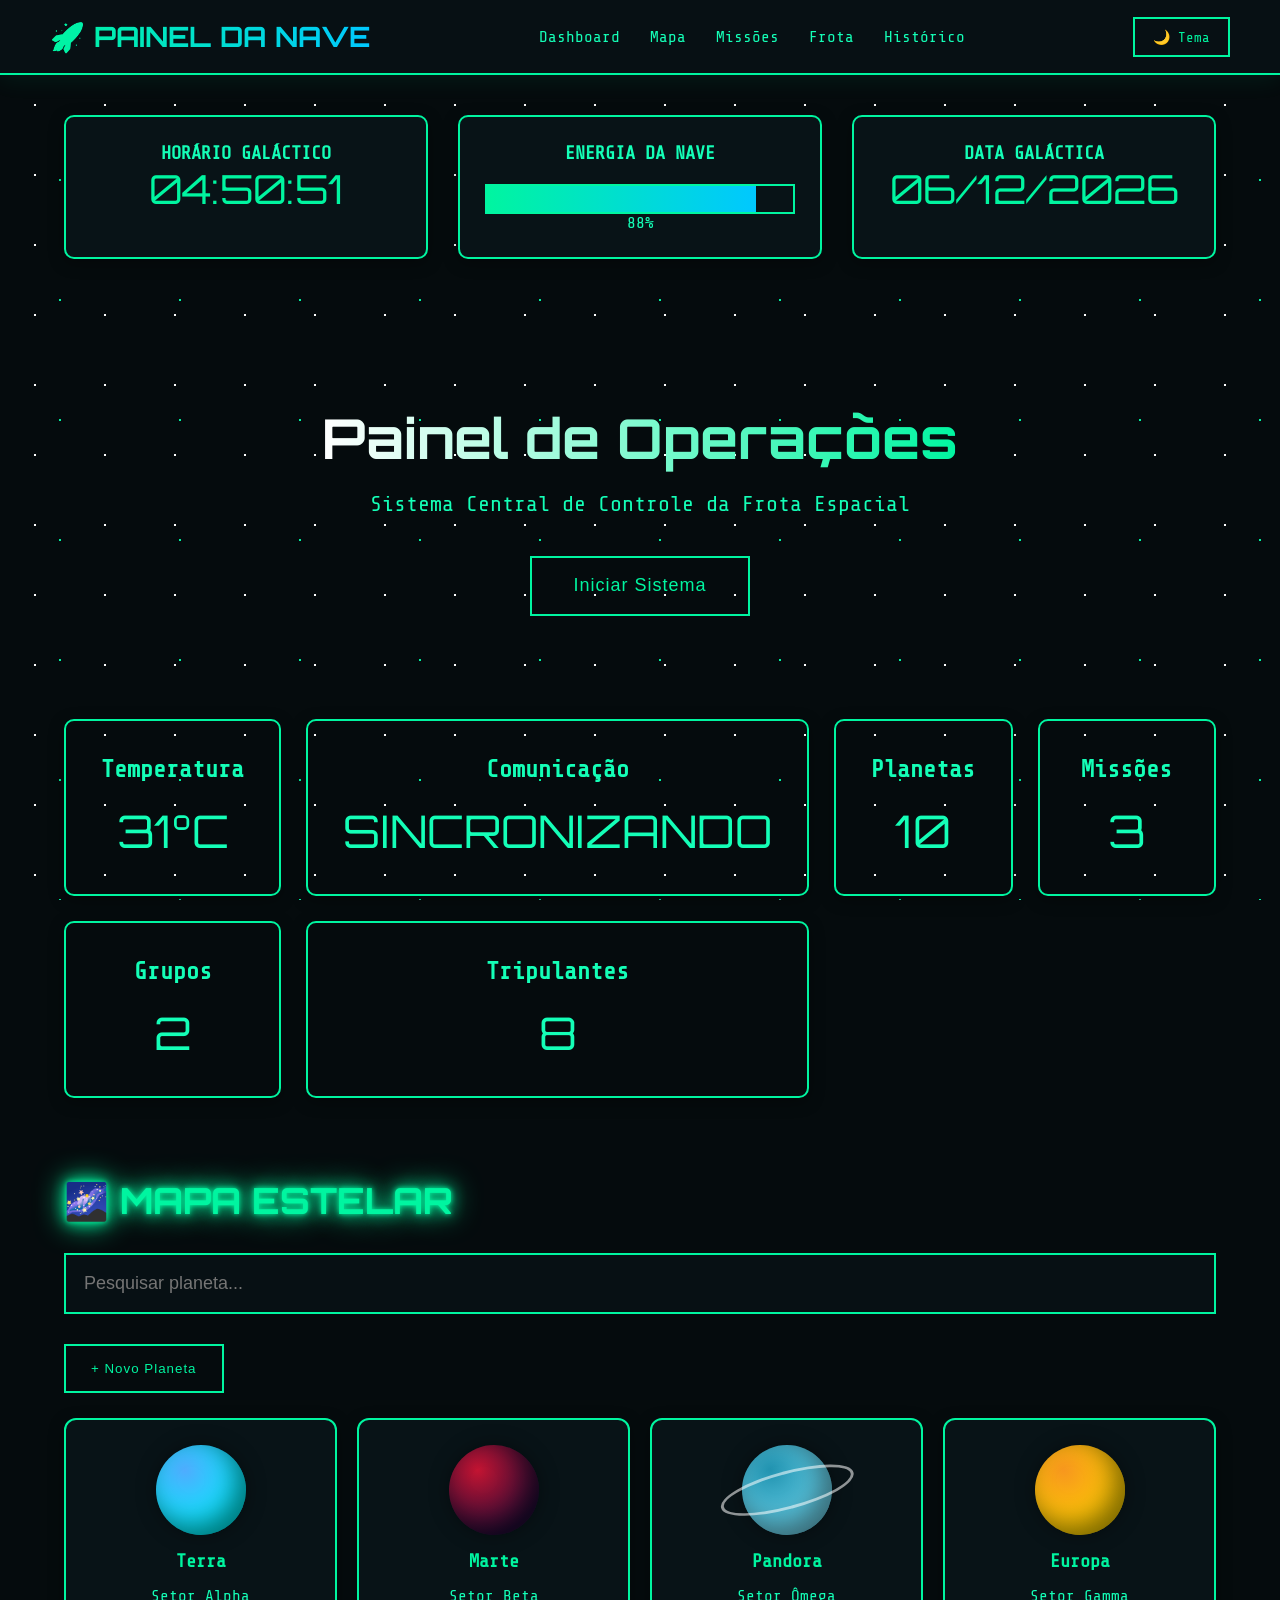
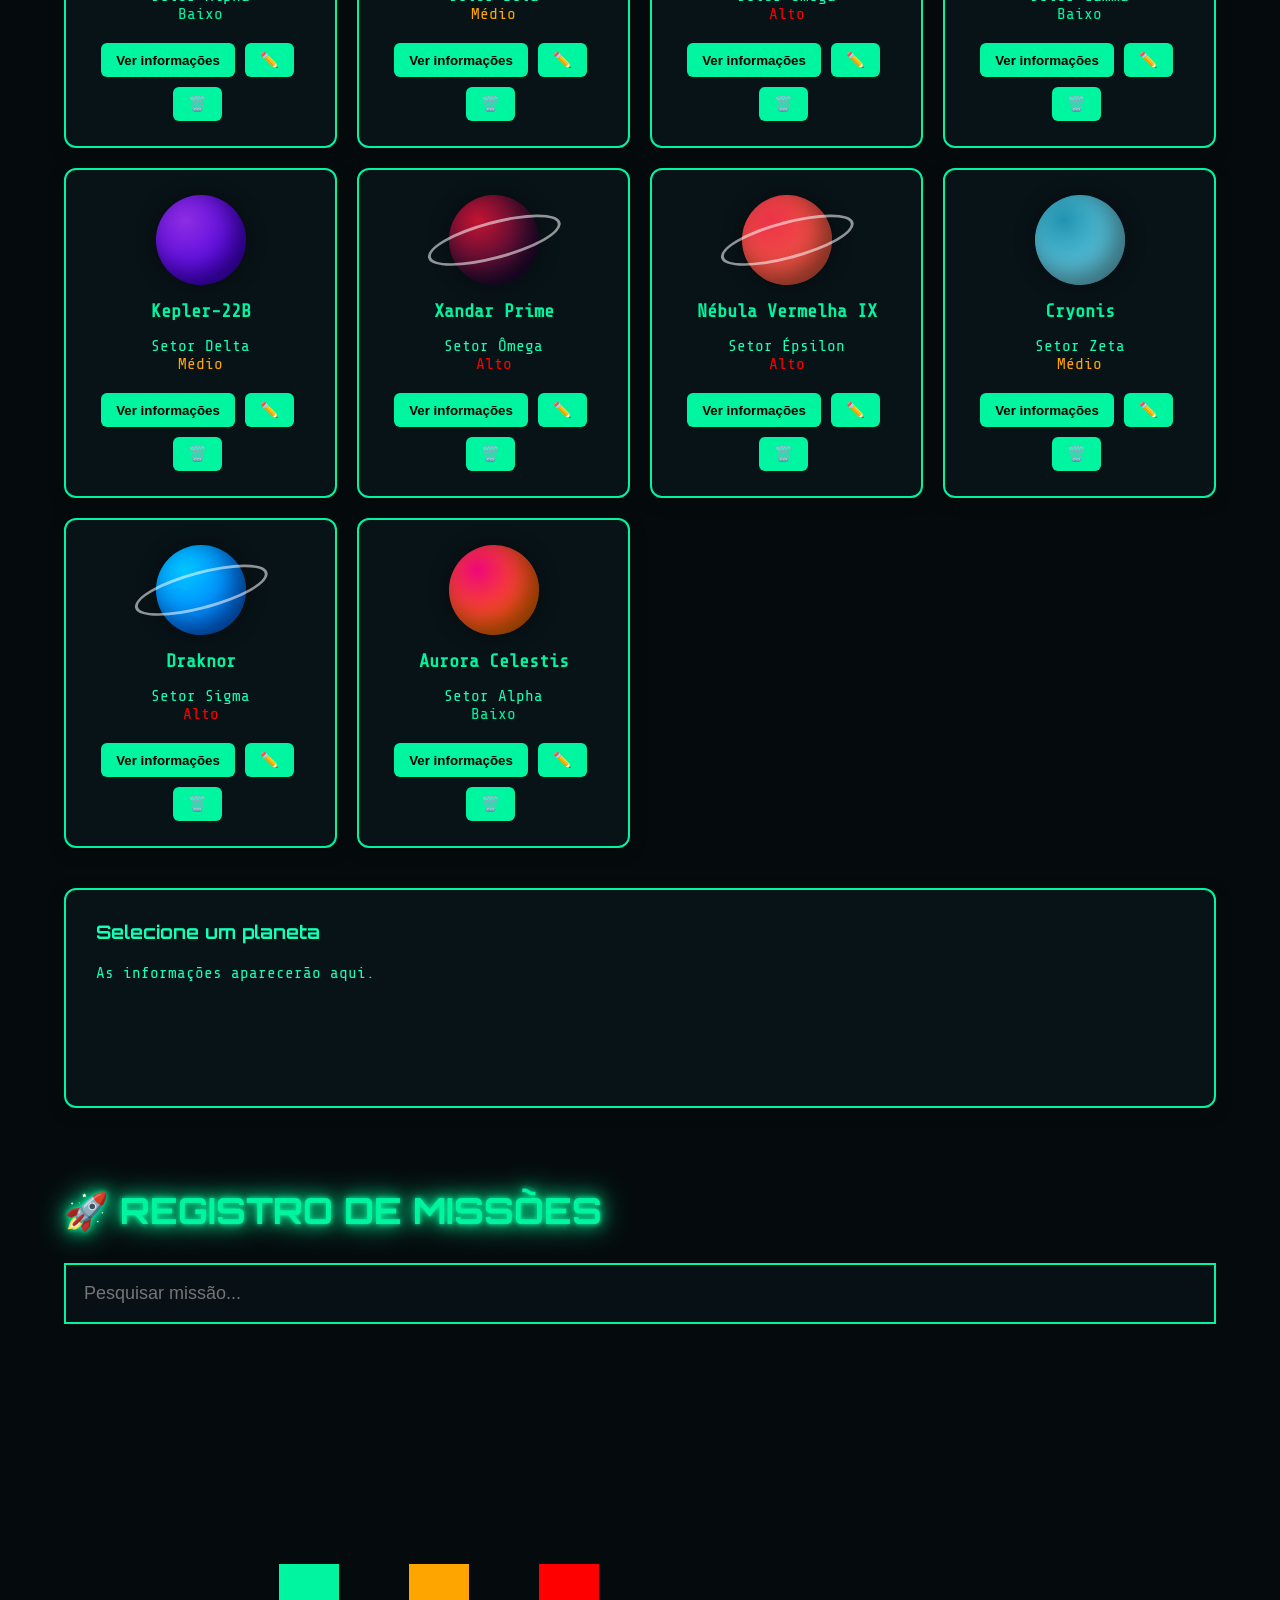
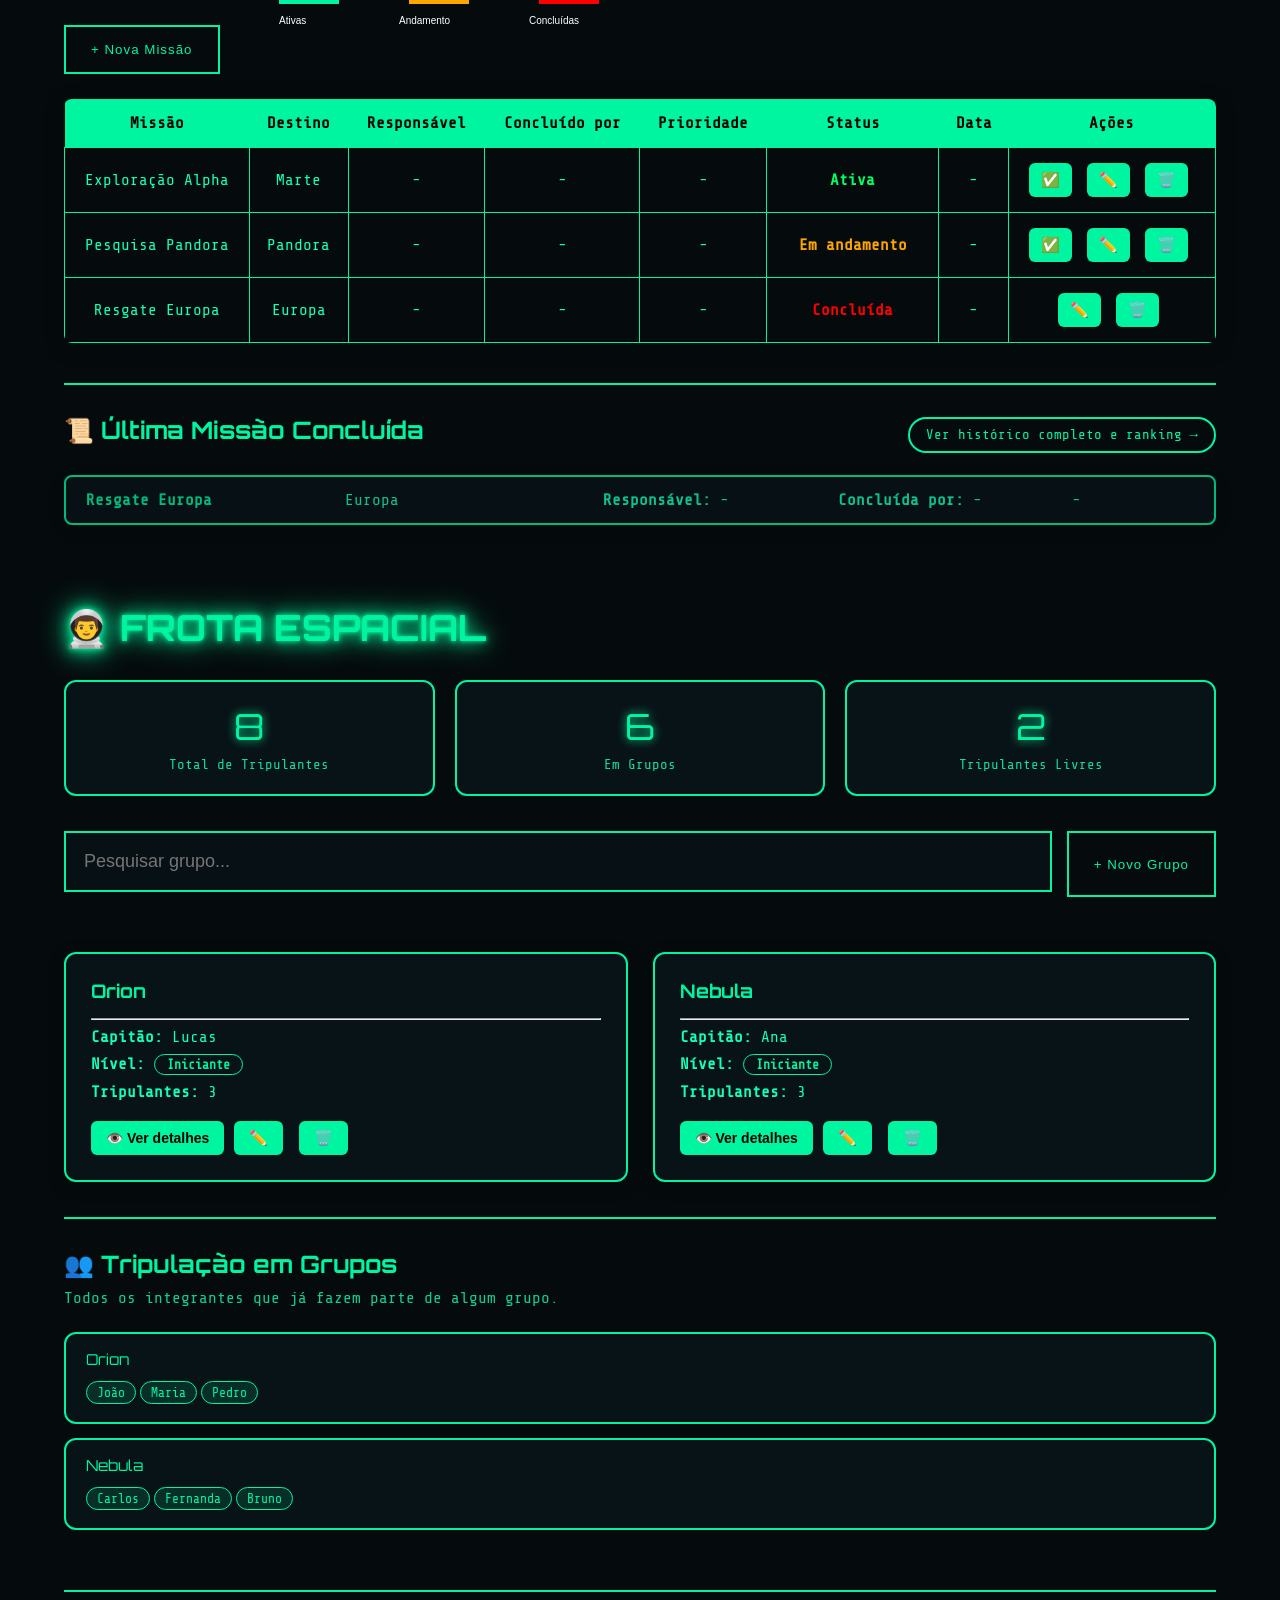
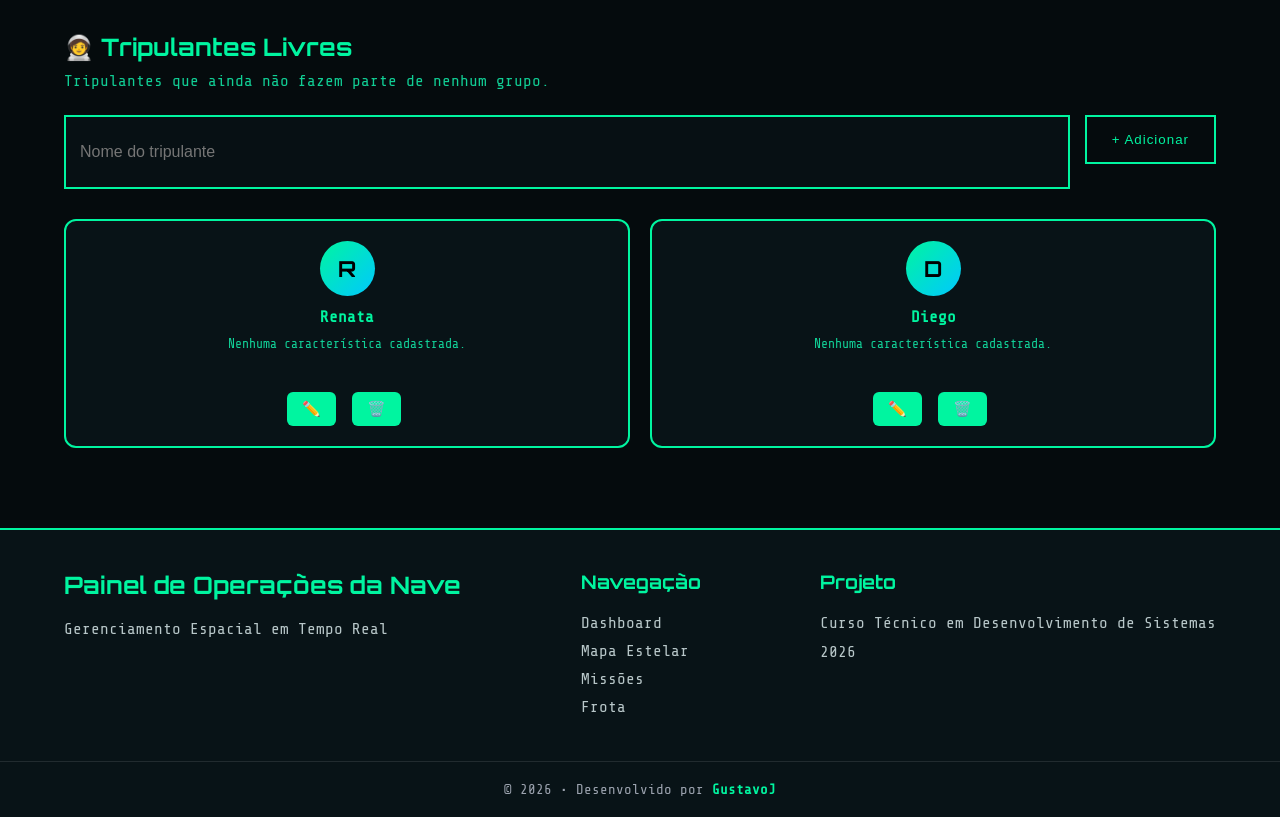
==== commit 8c614d8d: "Add novo" ====
--- a/index.html
+++ b/index.html
@@ -151,6 +151,7 @@
                     <th>Missão</th>
                     <th>Destino</th>
                     <th>Responsável</th>
+                    <th>Concluído por</th>
                     <th>Prioridade</th>
                     <th>Status</th>
                     <th>Data</th>
@@ -162,7 +163,7 @@
 
         <div class="historico-missoes">
             <div class="historico-cabecalho">
-                <h3 class="subtitulo">📜 Histórico de Missões Concluídas</h3>
+                <h3 class="subtitulo">📜 Última Missão Concluída</h3>
                 <a href="historico.html" class="link-historico">Ver histórico completo e ranking →</a>
             </div>
             <div id="listaHistorico" class="lista-historico"></div>
@@ -194,6 +195,7 @@
         <div class="modal-conteudo">
             <h2>✅ Concluir Missão</h2>
             <p class="texto-concluir">Missão: <strong id="nomeMissaoConcluir"></strong></p>
+            <p class="texto-concluir-obs">O responsável (quem mandou a missão) não muda. Informe abaixo apenas quem efetivamente concluiu.</p>
             <input id="responsavelConcluirMissao" placeholder="Quem concluiu — separe por vírgula se for mais de uma pessoa">
             <button id="confirmarConcluirMissao" class="botao">Confirmar Conclusão</button>
         </div>
@@ -224,9 +226,16 @@
 
         <div id="listaGrupos" class="lista-grupos"></div>
 
+        <div class="integrantes-grupos">
+            <h3 class="subtitulo">👥 Tripulação em Grupos</h3>
+            <p class="descricao-livres">Todos os integrantes que já fazem parte de algum grupo.</p>
+
+            <div id="listaIntegrantesGrupos" class="lista-integrantes-grupos"></div>
+        </div>
+
         <div class="tripulantes-livres">
-            <h3 class="subtitulo">🧑‍🚀 Tripulantes </h3>
-            <p class="descricao-livres">Todos os Tripulantes da Nave.</p>
+            <h3 class="subtitulo">🧑‍🚀 Tripulantes Livres</h3>
+            <p class="descricao-livres">Tripulantes que ainda não fazem parte de nenhum grupo.</p>
 
             <div class="acoes-frota">
                 <input id="nomeTripulanteLivre" type="text" placeholder="Nome do tripulante">
@@ -292,39 +301,40 @@
     <div id="toast" class="toast"></div>
 
     <script src="app.js"></script>
+
+    <footer class="footer">
+
+        <div class="footer-container">
+
+            <div class="footer-logo">
+                <h2>Painel de Operações da Nave</h2>
+                <p>Gerenciamento Espacial em Tempo Real</p>
+            </div>
+
+            <div class="footer-links">
+                <h3>Navegação</h3>
+
+                <a href="#dashboard">Dashboard</a>
+                <a href="#mapa">Mapa Estelar</a>
+                <a href="#missoes">Missões</a>
+                <a href="#frota">Frota</a>
+            </div>
+
+            <div class="footer-info">
+                <h3>Projeto</h3>
+
+                <p>Curso Técnico em Desenvolvimento de Sistemas</p>
+                <p>2026</p>
+            </div>
+
+        </div>
+
+        <div class="footer-copy">
+
+            © 2026 • Desenvolvido por <strong>GustavoJ</strong>
+
+        </div>
+
+    </footer>
 </body>
-<footer class="footer">
-
-    <div class="footer-container">
-
-        <div class="footer-logo">
-            <h2>Painel de Operações da Nave</h2>
-            <p>Gerenciamento Espacial em Tempo Real</p>
-        </div>
-
-        <div class="footer-links">
-            <h3>Navegação</h3>
-
-            <a href="#dashboard">Dashboard</a>
-            <a href="#mapa">Mapa Estelar</a>
-            <a href="#missoes">Missões</a>
-            <a href="#frota">Frota</a>
-        </div>
-
-        <div class="footer-info">
-            <h3>Projeto</h3>
-
-            <p>Curso Técnico em Desenvolvimento de Sistemas</p>
-            <p>2026</p>
-        </div>
-
-    </div>
-
-    <div class="footer-copy">
-
-        © 2026 • Desenvolvido por <strong>GustavoJ</strong>
-
-    </div>
-
-</footer>
 </html>
--- a/style.css
+++ b/style.css
@@ -422,7 +422,7 @@
 
     display:grid;
 
-    grid-template-columns:2fr 2fr 1.5fr 1fr;
+    grid-template-columns:2fr 2fr 1.8fr 1.8fr 1fr;
 
     gap:15px;
 
@@ -1173,6 +1173,14 @@
 
 }
 
+.item-historico{
+
+    grid-template-columns:1fr;
+
+    text-align:left;
+
+}
+
 }
 
 /*==========================
@@ -1839,6 +1847,76 @@
 }
 
 /*==========================
+   TRIPULAÇÃO EM GRUPOS
+===========================*/
+
+.integrantes-grupos{
+
+    margin:35px 0;
+
+    padding-top:30px;
+
+    border-top:2px solid #00F5A0;
+
+}
+
+.lista-integrantes-grupos{
+
+    display:flex;
+
+    flex-direction:column;
+
+    gap:14px;
+
+    margin-top:15px;
+
+}
+
+.integrantes-grupo-linha{
+
+    background:#081317;
+
+    border:2px solid #00F5A0;
+
+    border-radius:12px;
+
+    padding:16px 20px;
+
+}
+
+.integrantes-grupo-nome{
+
+    display:block;
+
+    font-family:'Orbitron';
+
+    color:#00F5A0;
+
+    font-size:15px;
+
+    margin-bottom:10px;
+
+}
+
+.integrantes-grupo-tags{
+
+    display:flex;
+
+    flex-wrap:wrap;
+
+}
+
+body.temaClaro .integrantes-grupo-linha{
+
+    background:white;
+
+    color:black;
+
+    border-color:#00C48A;
+
+}
+
+/*==========================
    CARDS DE TRIPULANTES LIVRES
 ===========================*/
 
@@ -1946,6 +2024,16 @@
 
 }
 
+.texto-concluir-obs{
+
+    margin:0 0 15px;
+
+    font-size:13px;
+
+    opacity:.75;
+
+}
+
 /*==========================
    MODO CLARO — tripulantes e stats
 ===========================*/
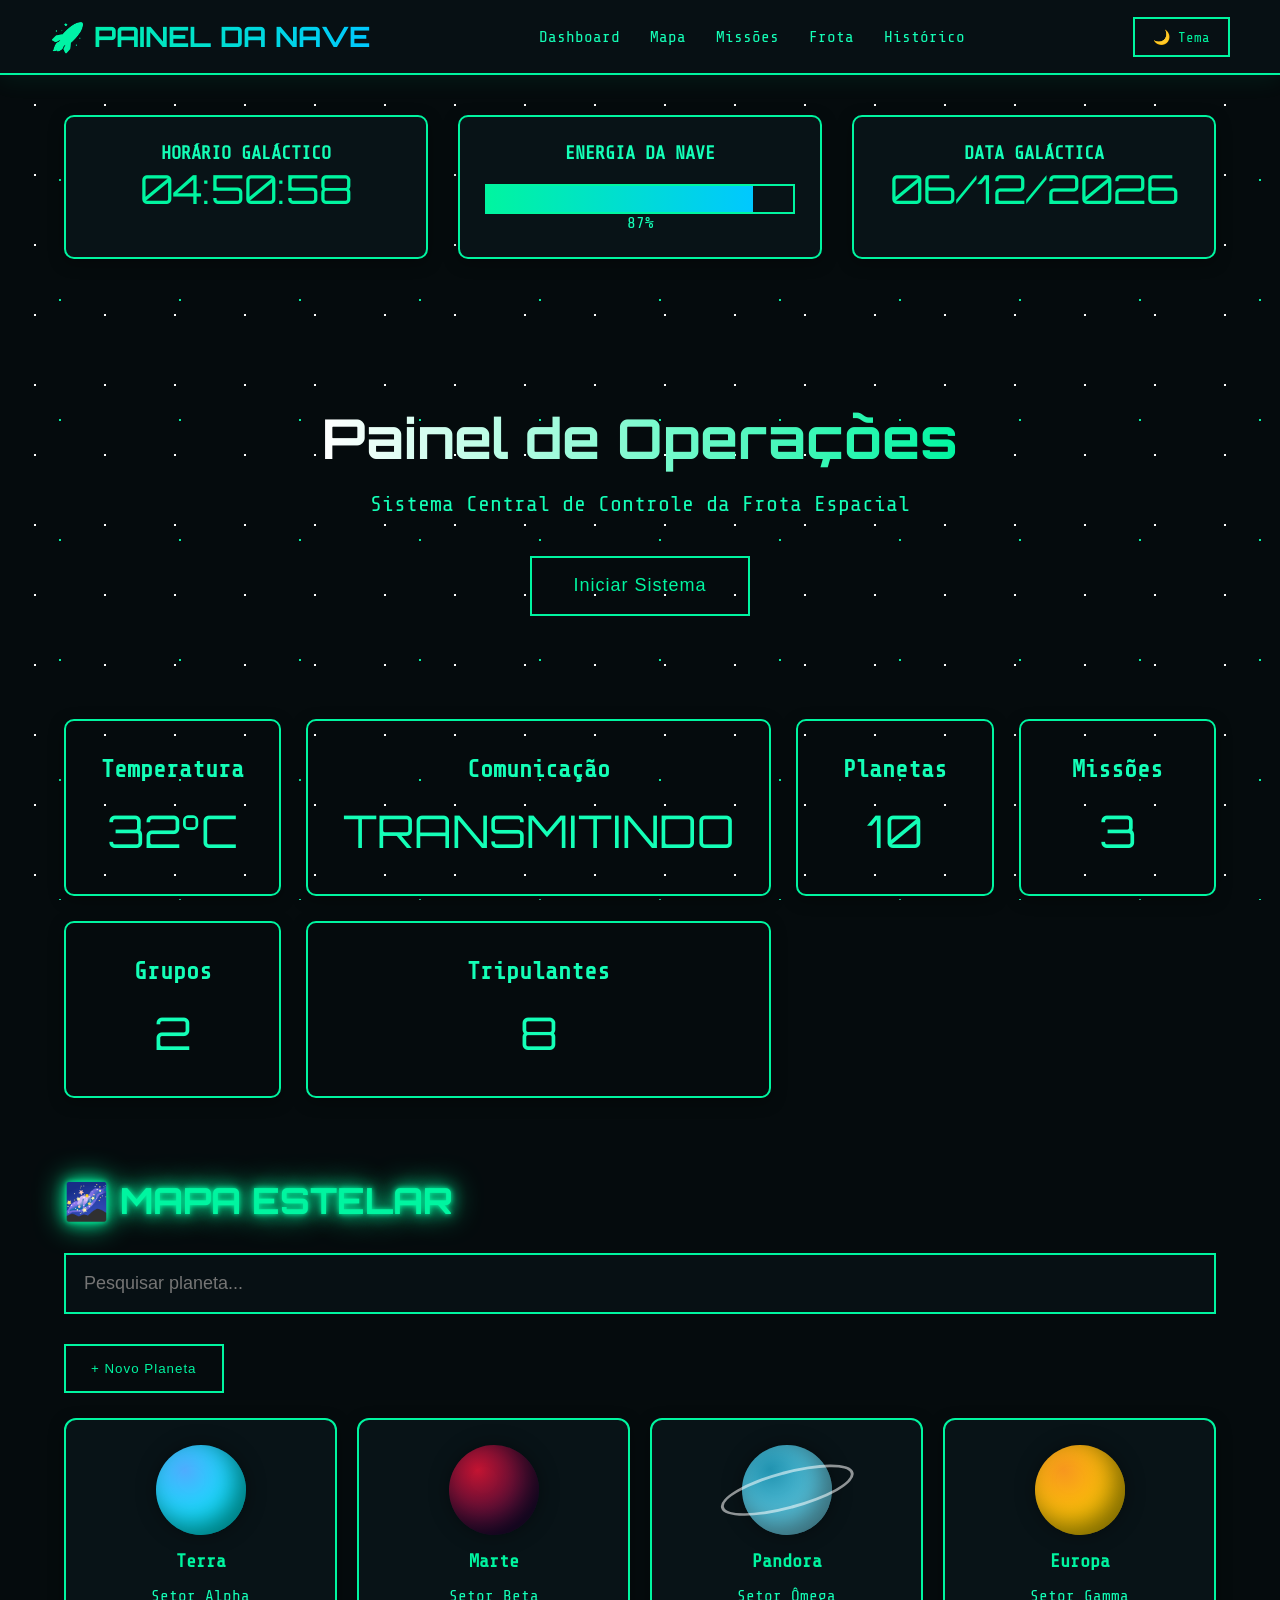
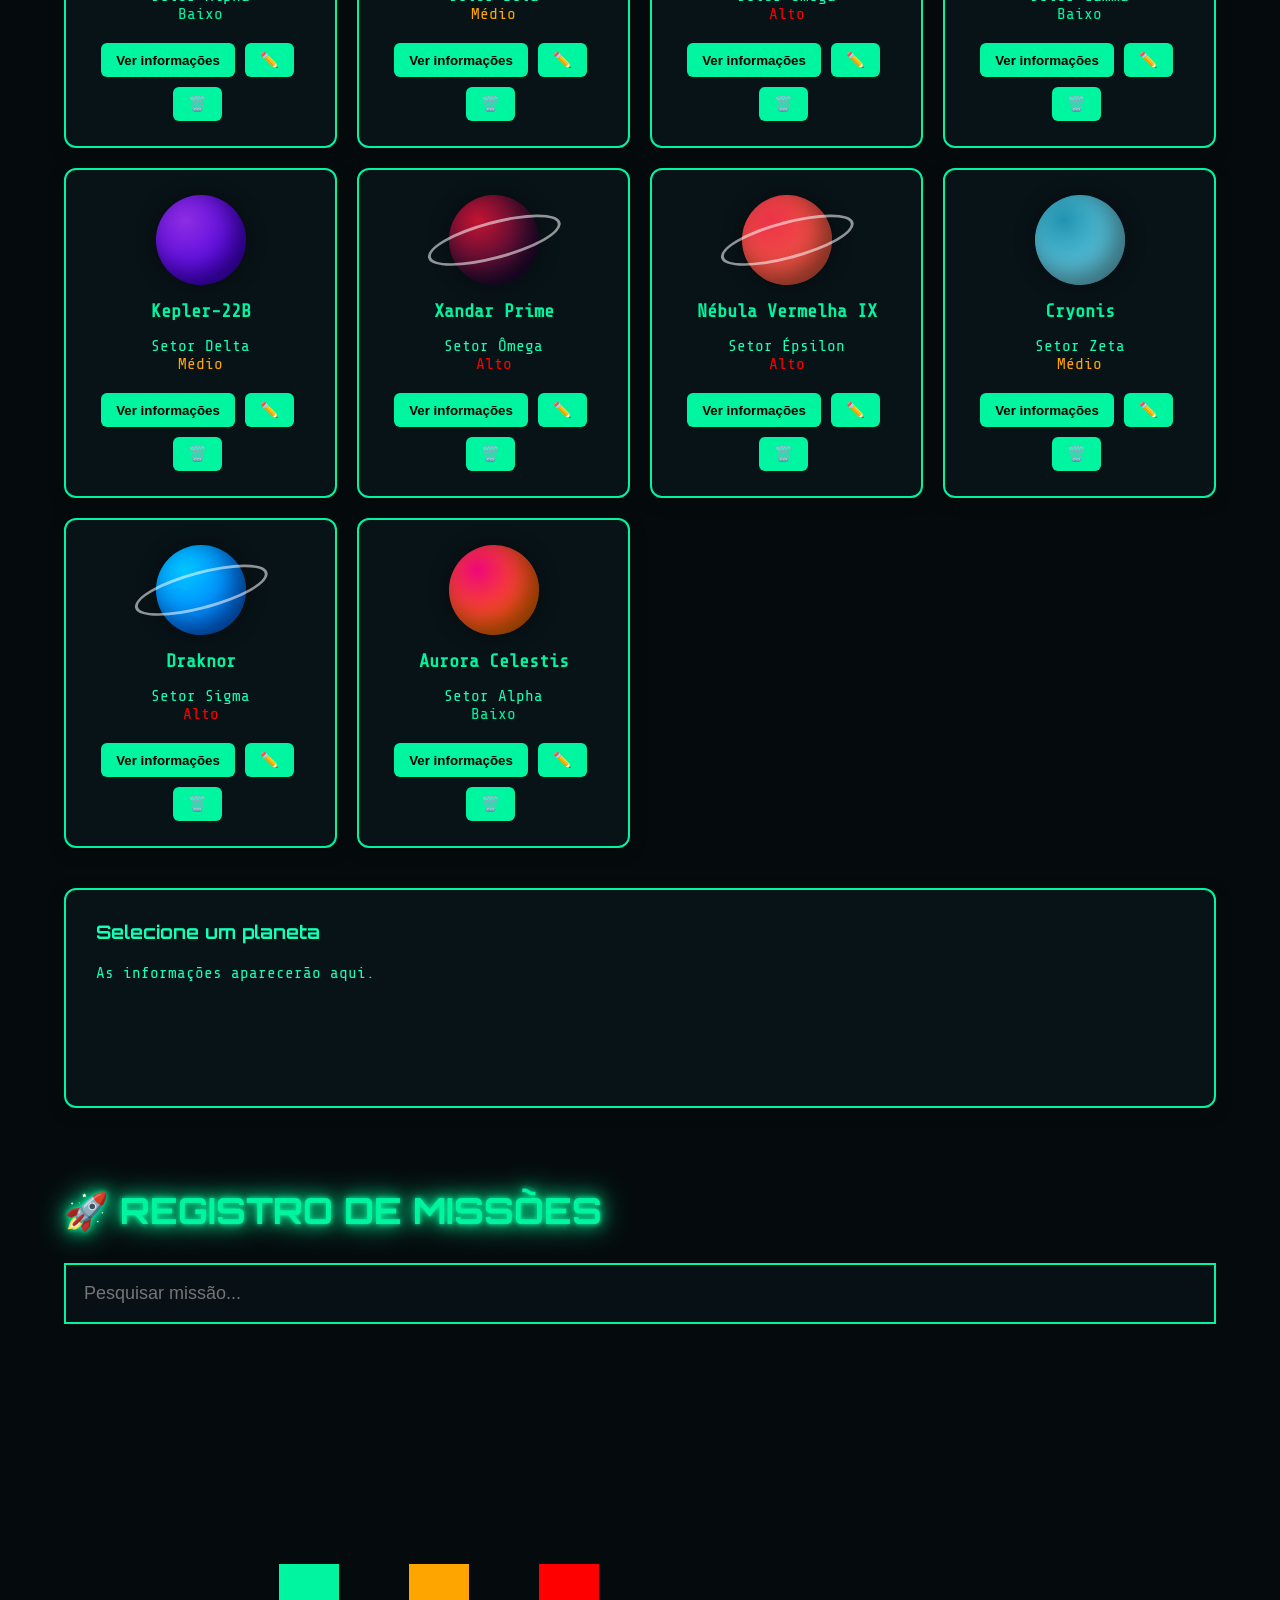
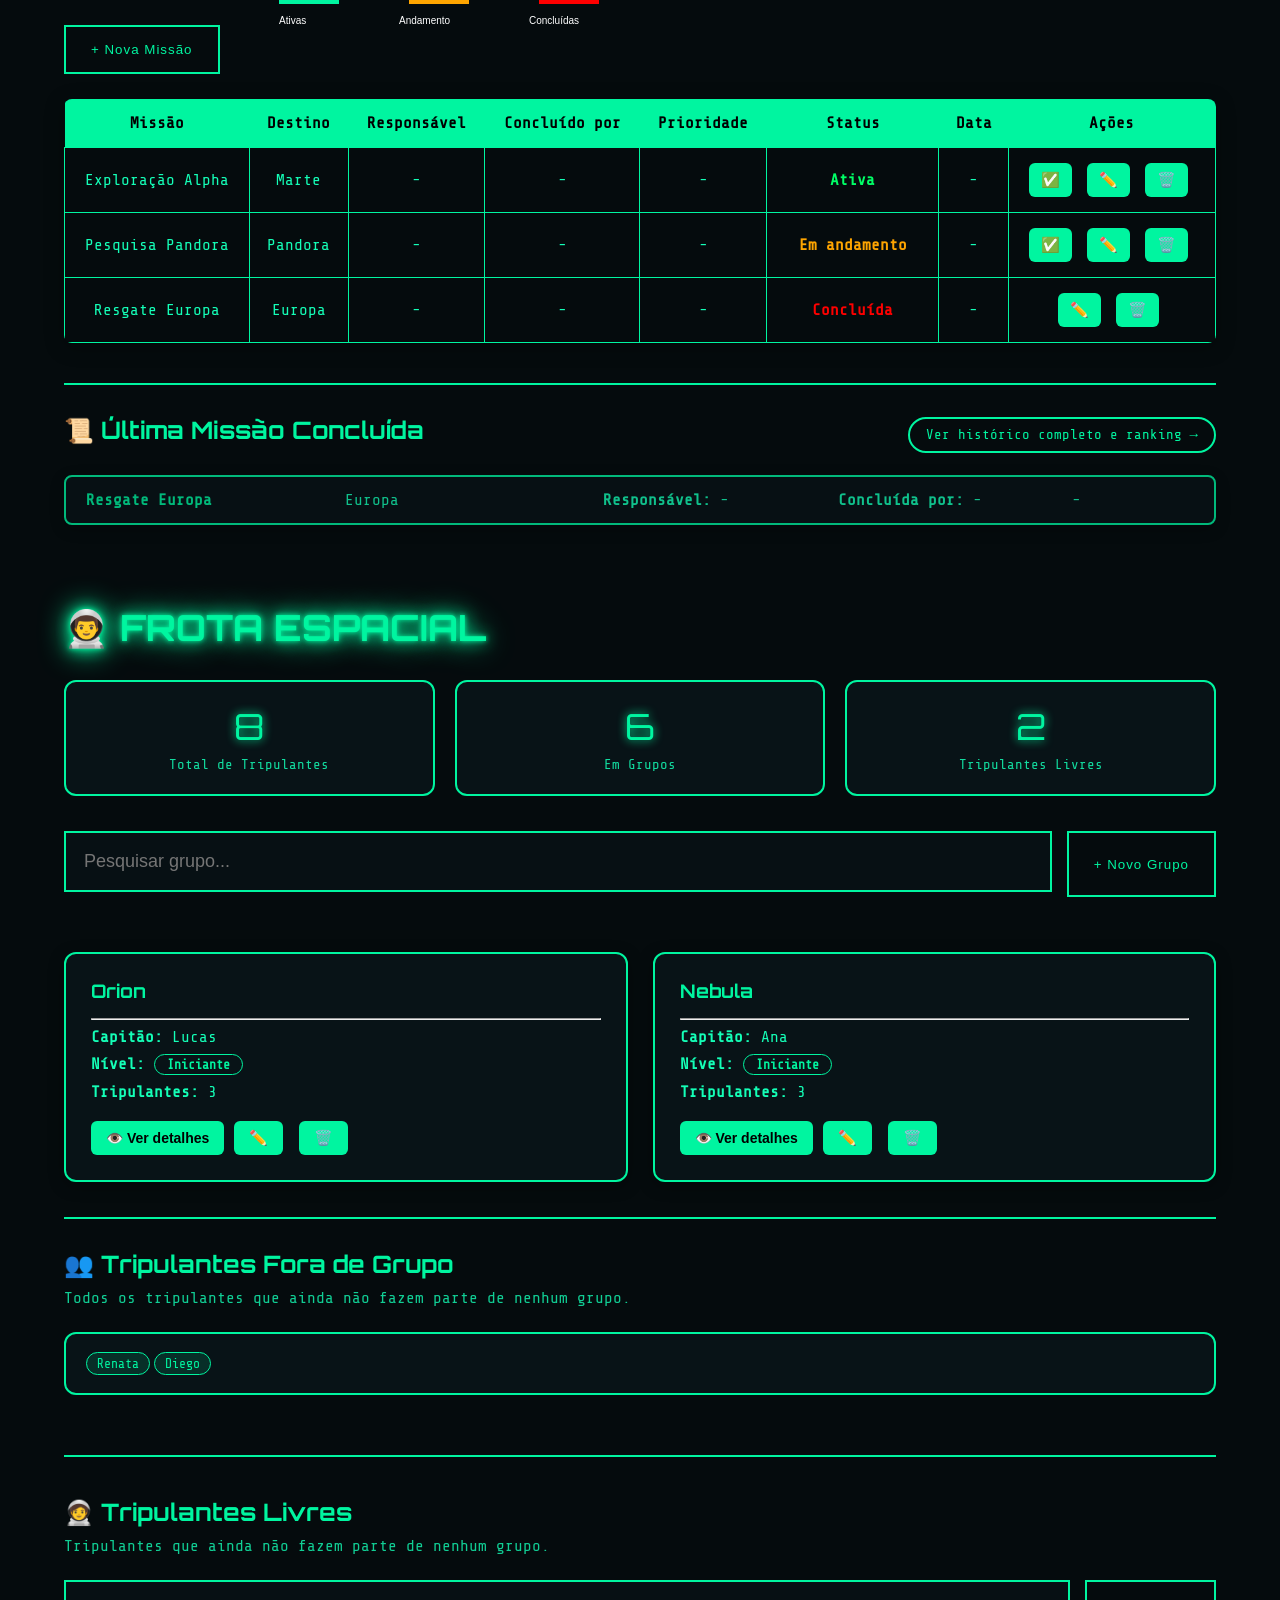
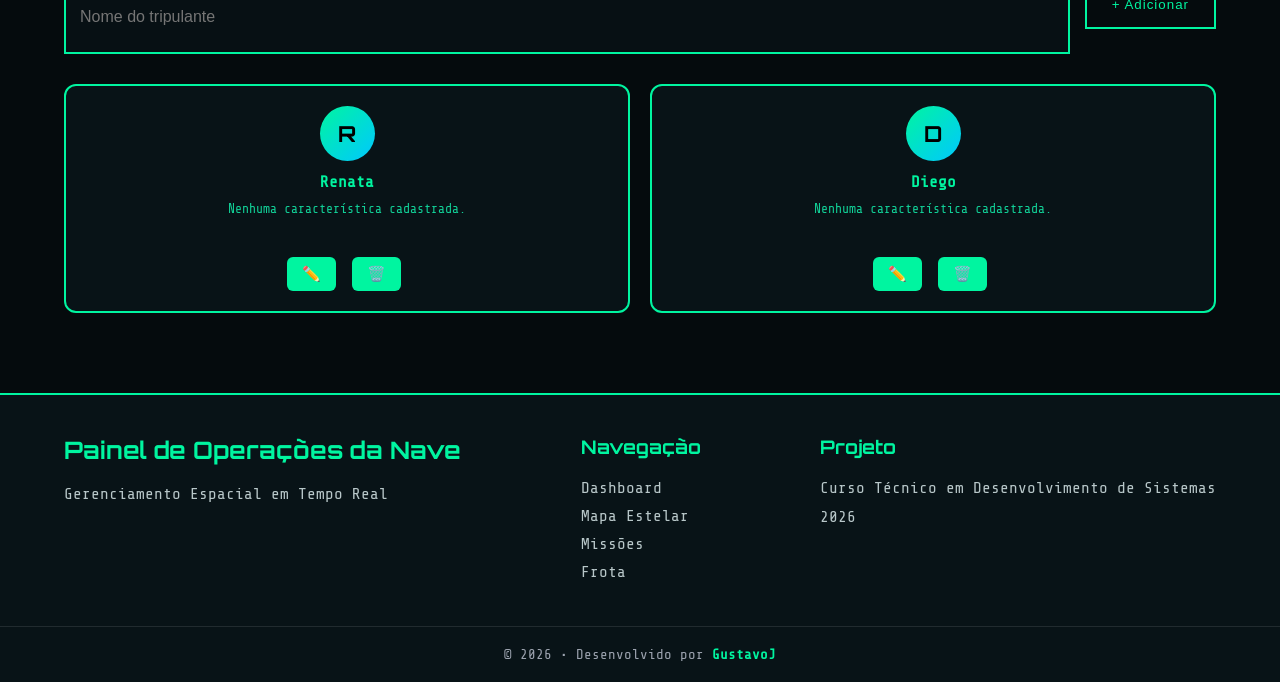
==== commit 4308ab06: "Modificando" ====
--- a/index.html
+++ b/index.html
@@ -227,8 +227,8 @@
         <div id="listaGrupos" class="lista-grupos"></div>
 
         <div class="integrantes-grupos">
-            <h3 class="subtitulo">👥 Tripulação em Grupos</h3>
-            <p class="descricao-livres">Todos os integrantes que já fazem parte de algum grupo.</p>
+            <h3 class="subtitulo">👥 Tripulantes Fora de Grupo</h3>
+            <p class="descricao-livres">Todos os tripulantes que ainda não fazem parte de nenhum grupo.</p>
 
             <div id="listaIntegrantesGrupos" class="lista-integrantes-grupos"></div>
         </div>
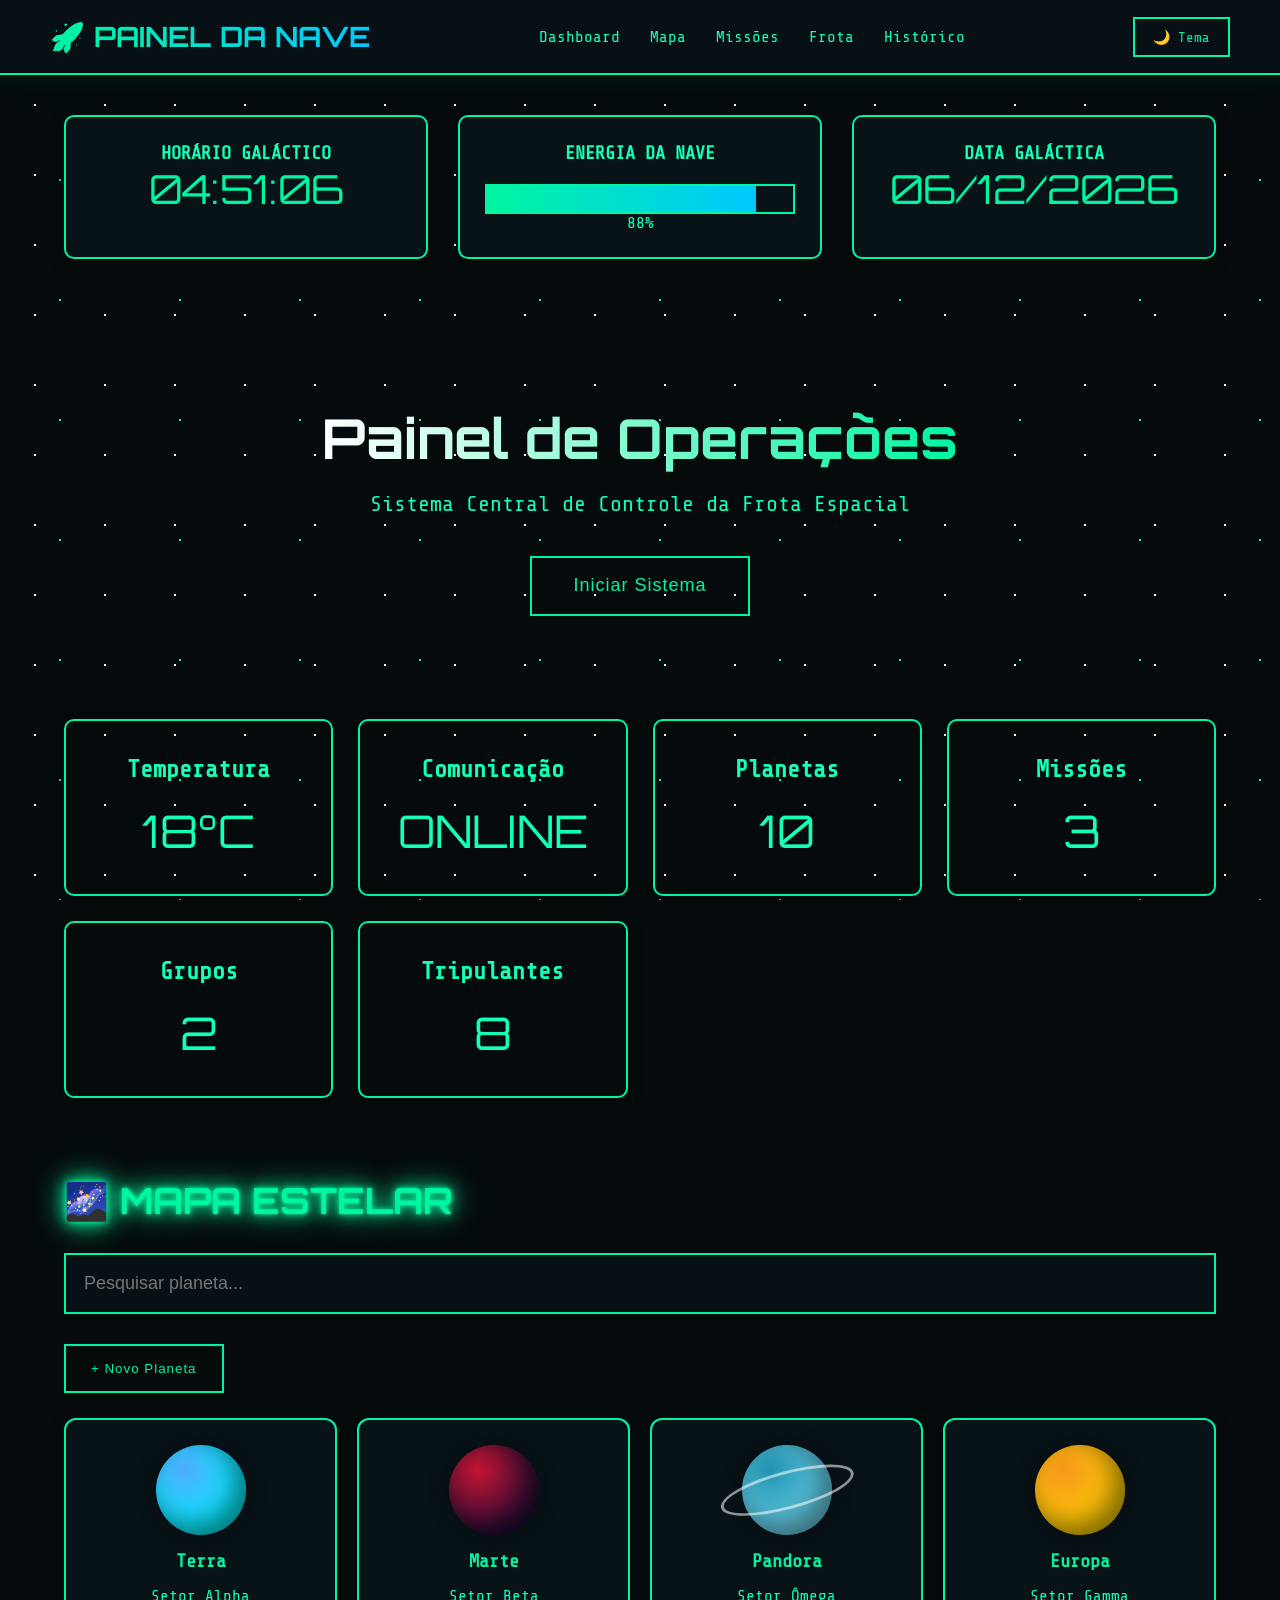
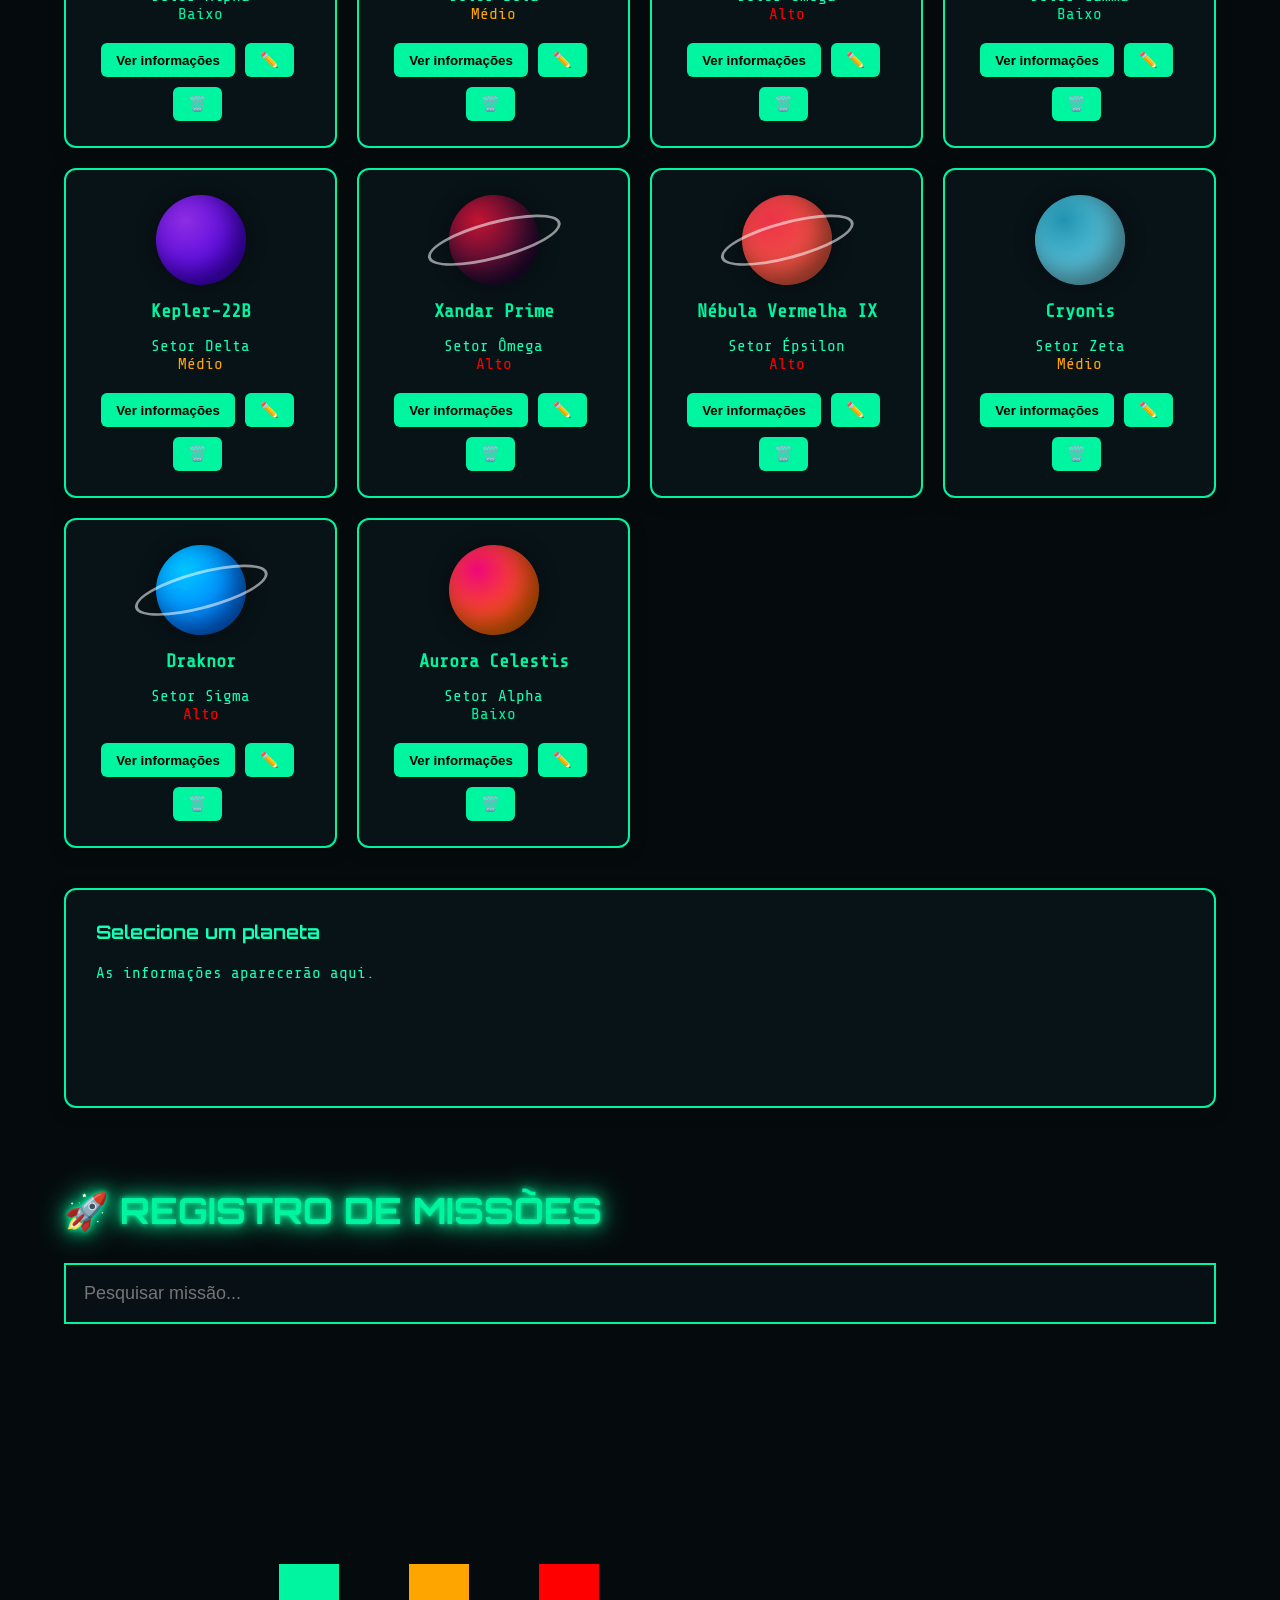
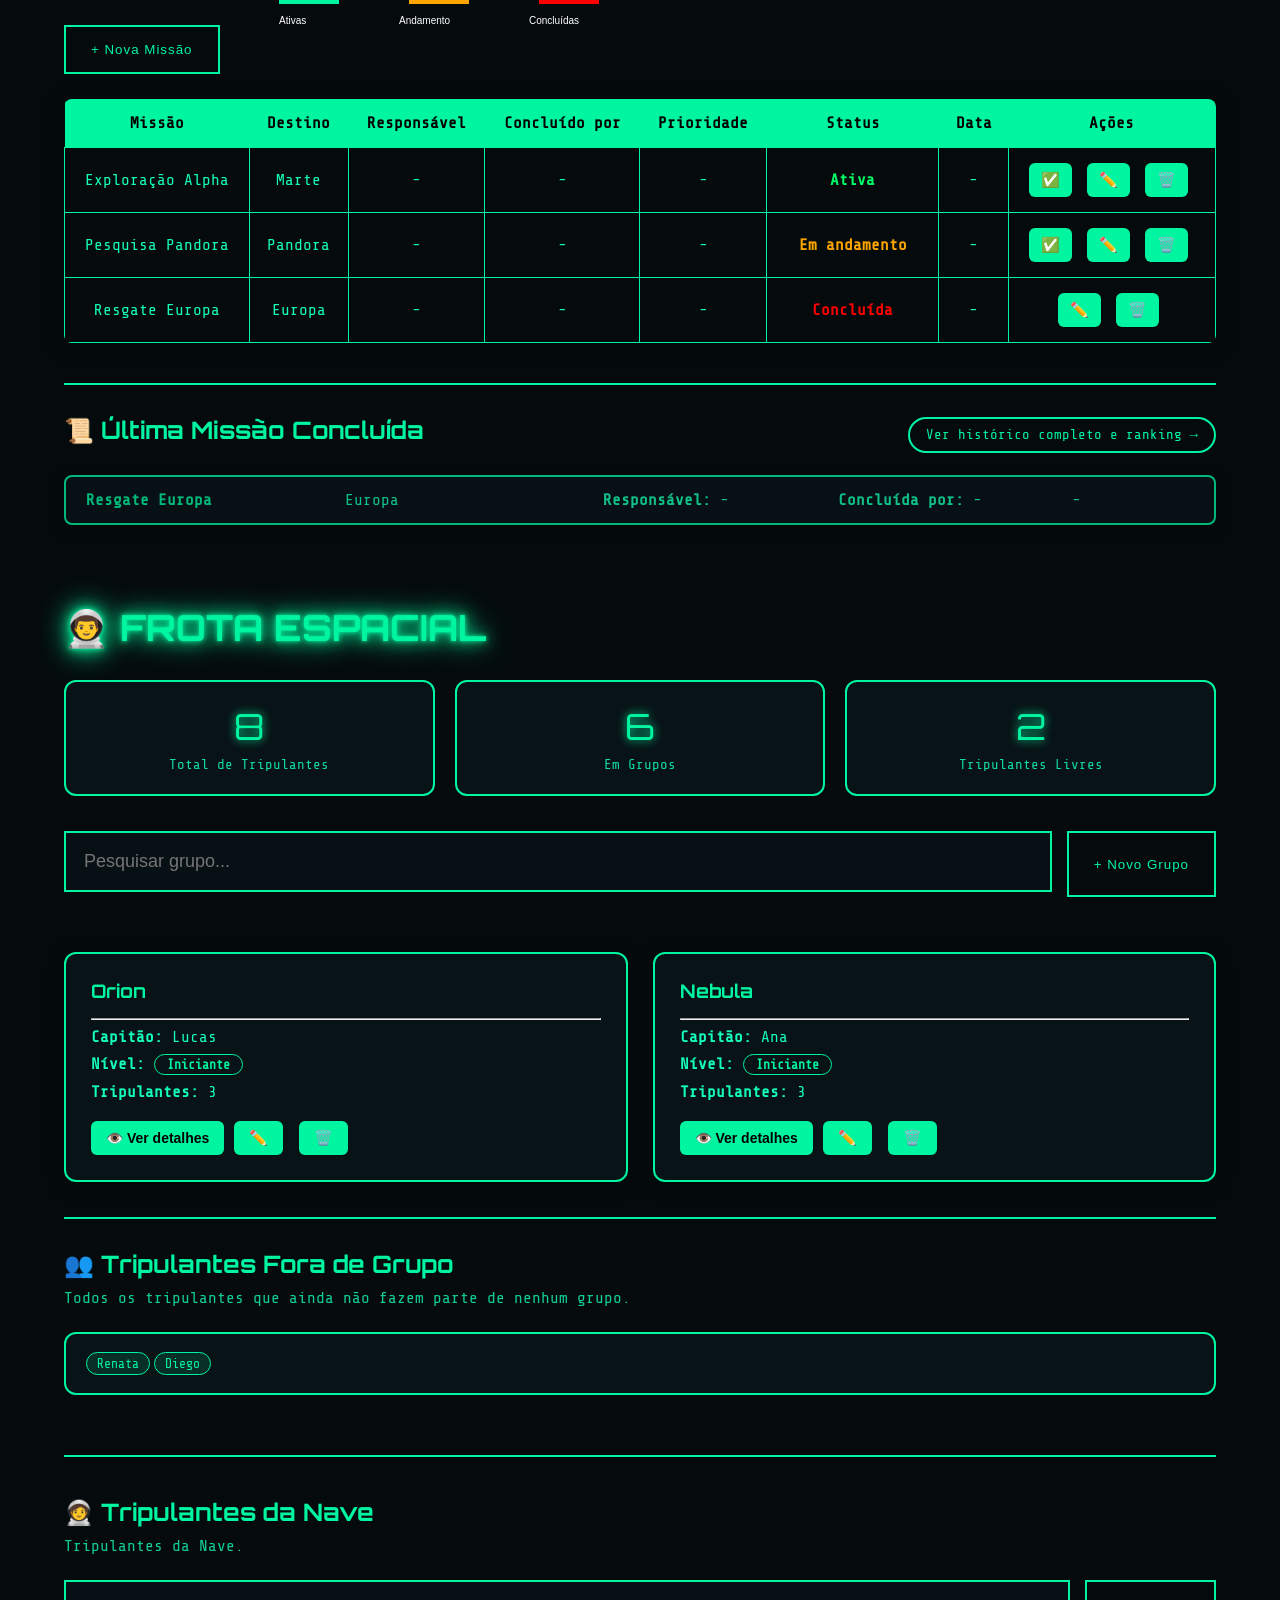
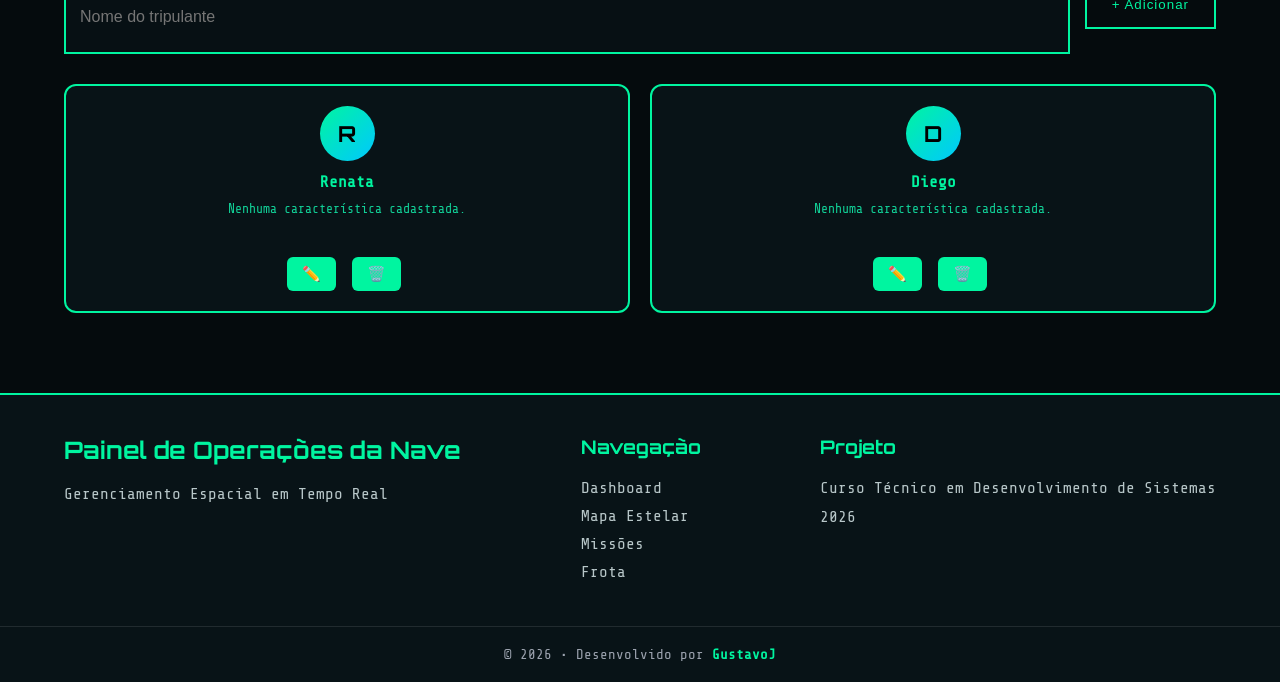
==== commit d3f15ab8: "Add modif" ====
--- a/index.html
+++ b/index.html
@@ -234,8 +234,8 @@
         </div>
 
         <div class="tripulantes-livres">
-            <h3 class="subtitulo">🧑‍🚀 Tripulantes Livres</h3>
-            <p class="descricao-livres">Tripulantes que ainda não fazem parte de nenhum grupo.</p>
+            <h3 class="subtitulo">🧑‍🚀 Tripulantes da Nave</h3>
+            <p class="descricao-livres">Tripulantes da Nave.</p>
 
             <div class="acoes-frota">
                 <input id="nomeTripulanteLivre" type="text" placeholder="Nome do tripulante">
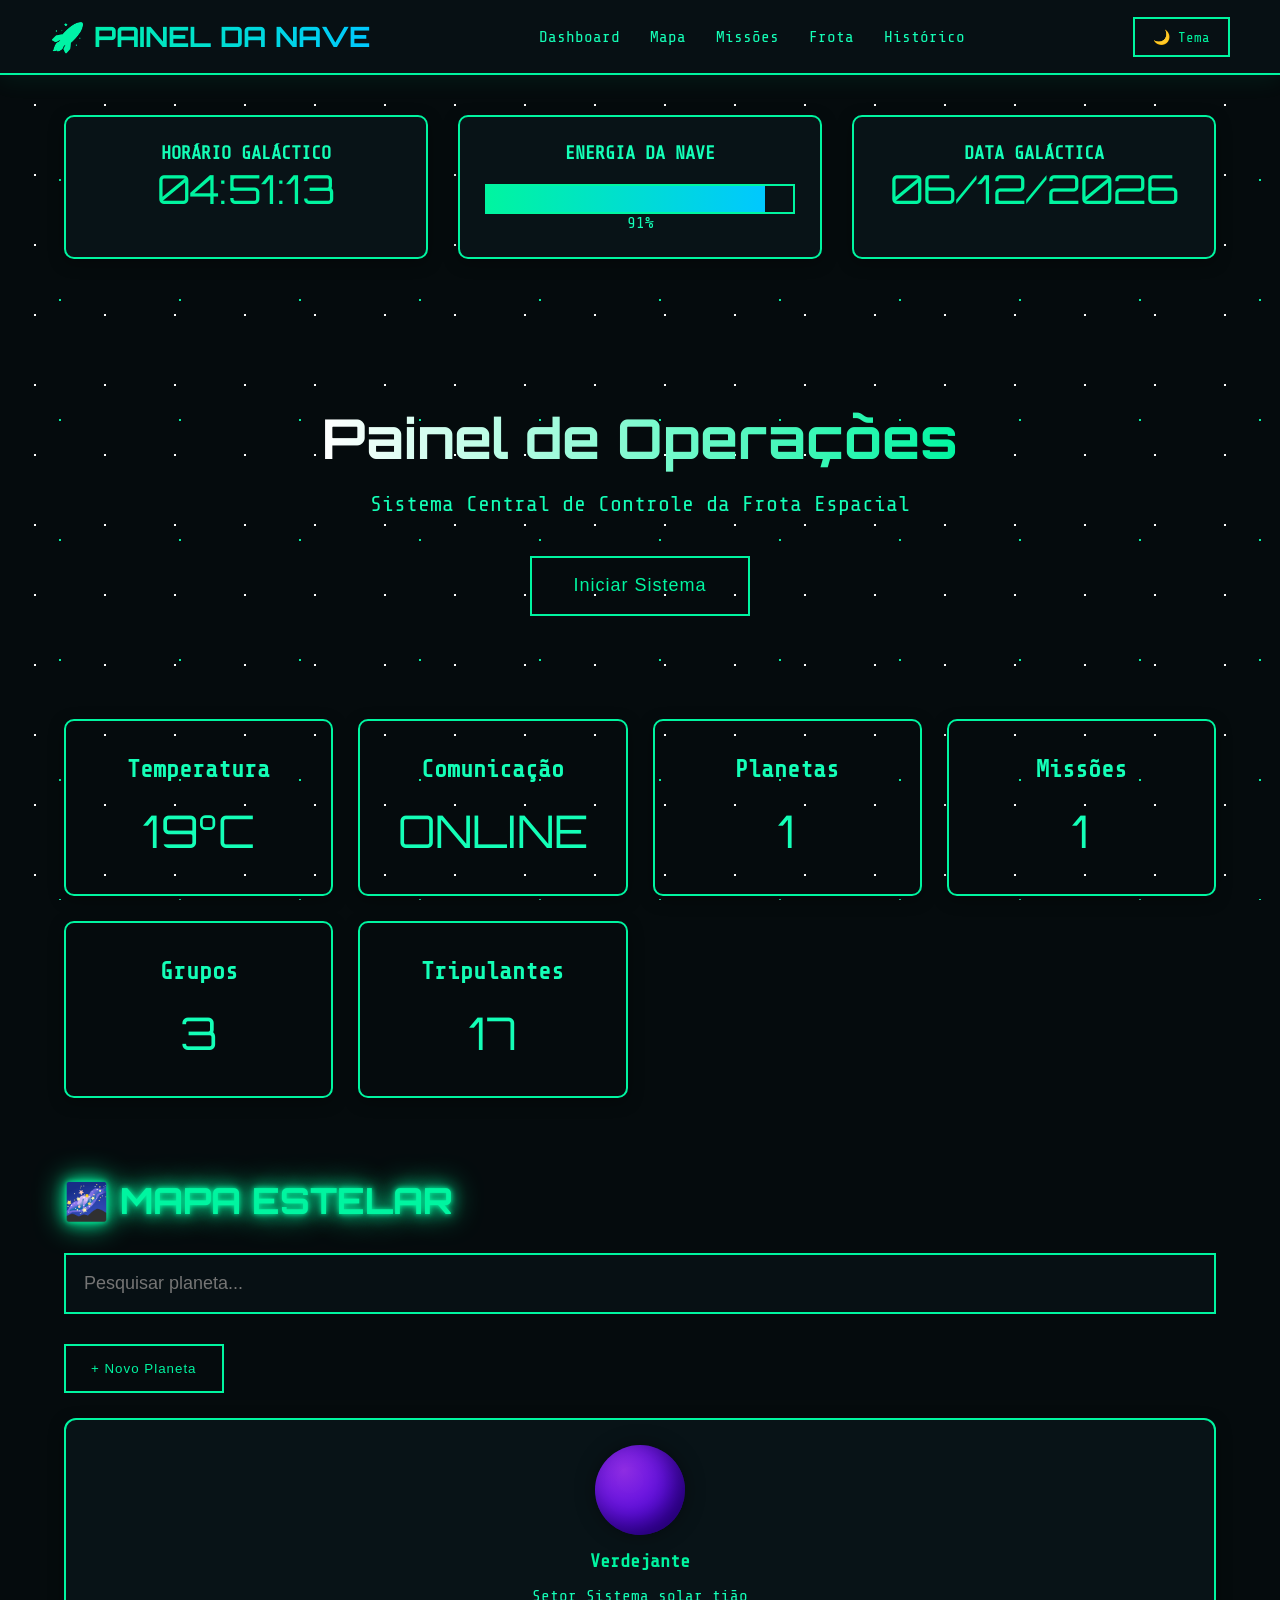
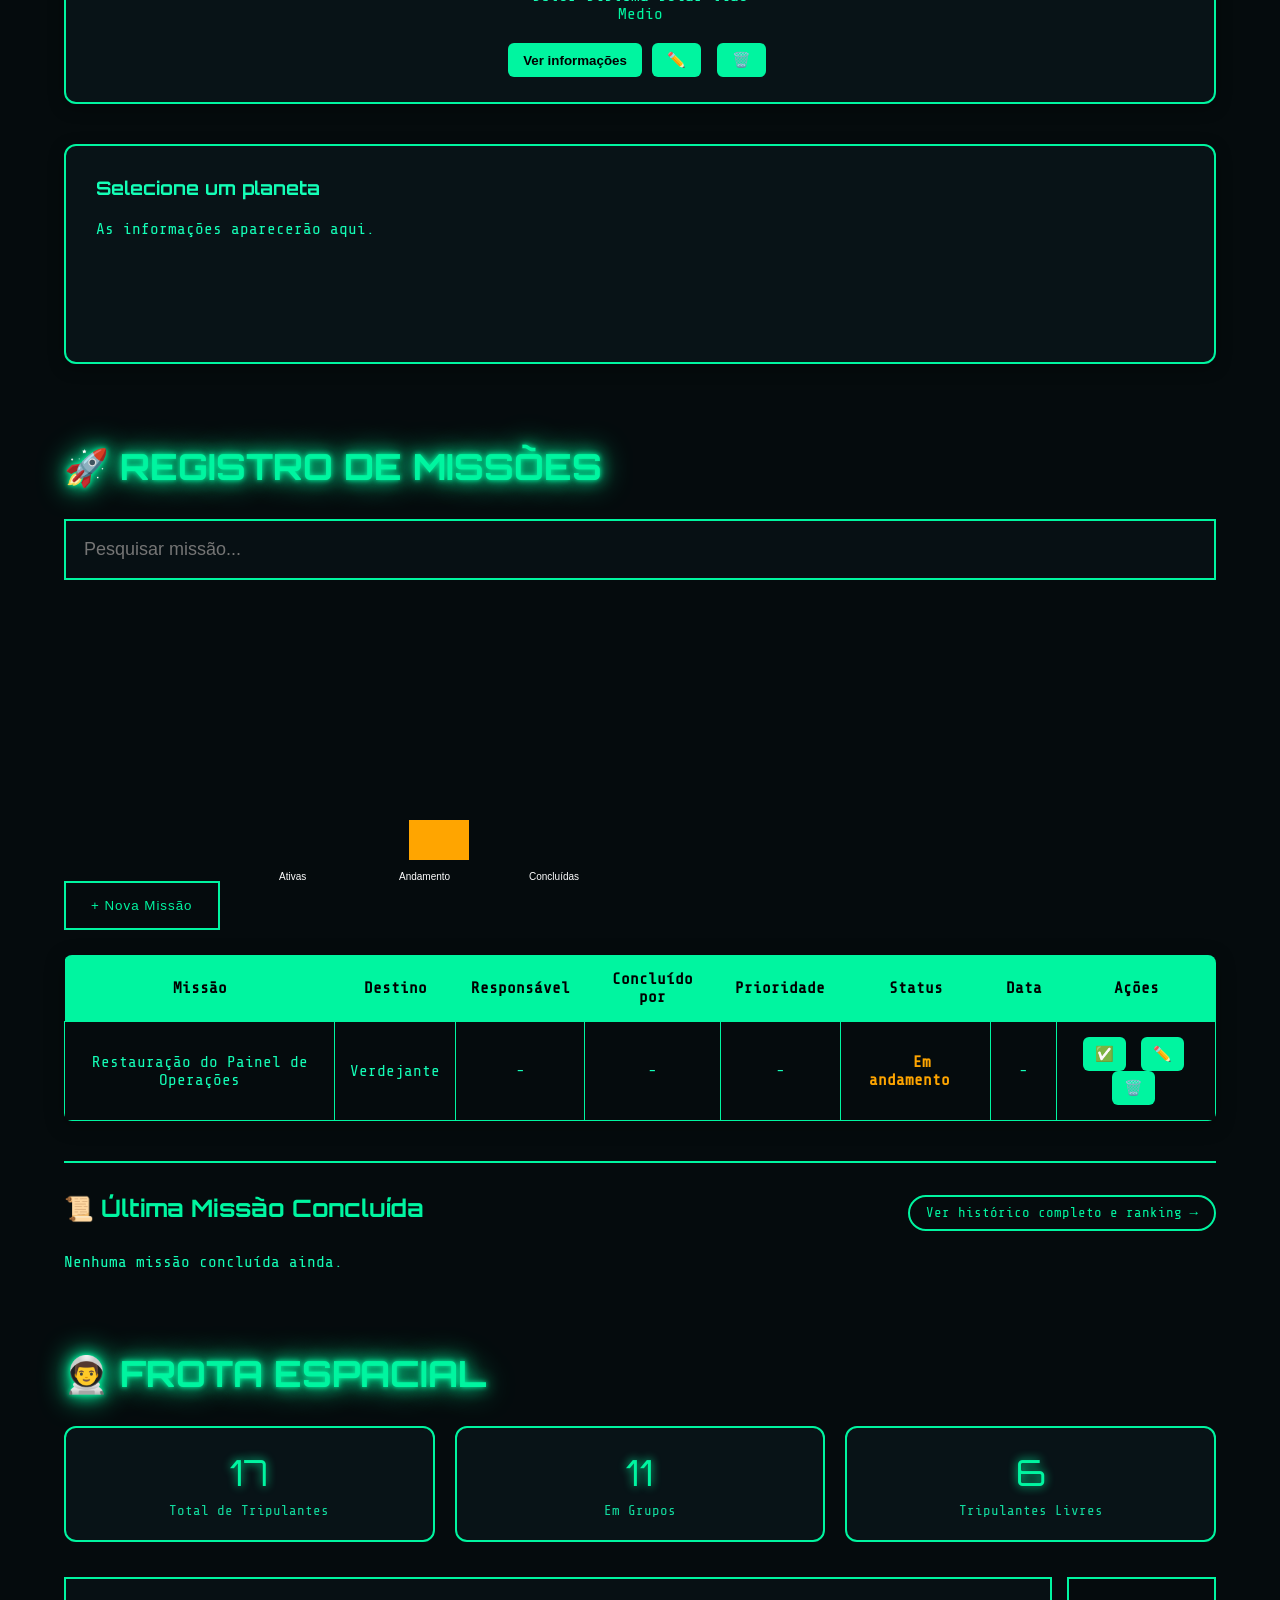
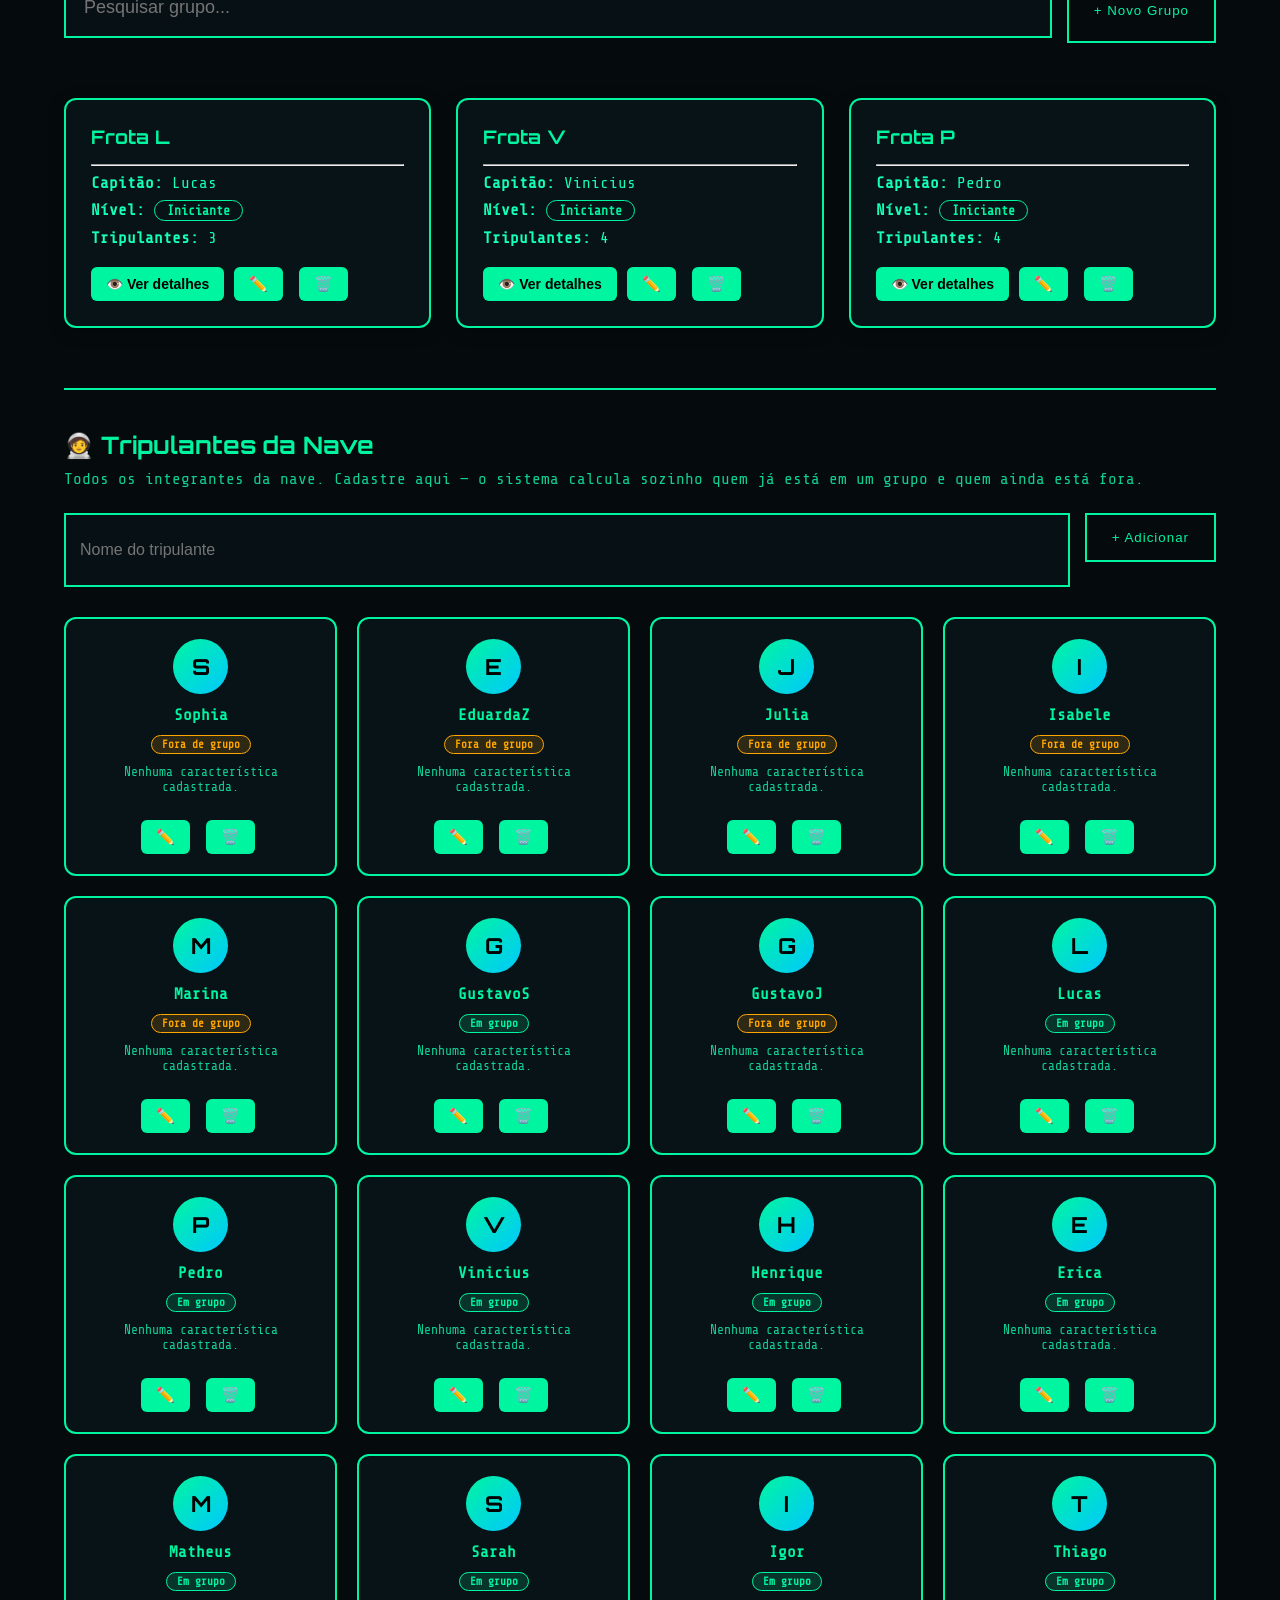
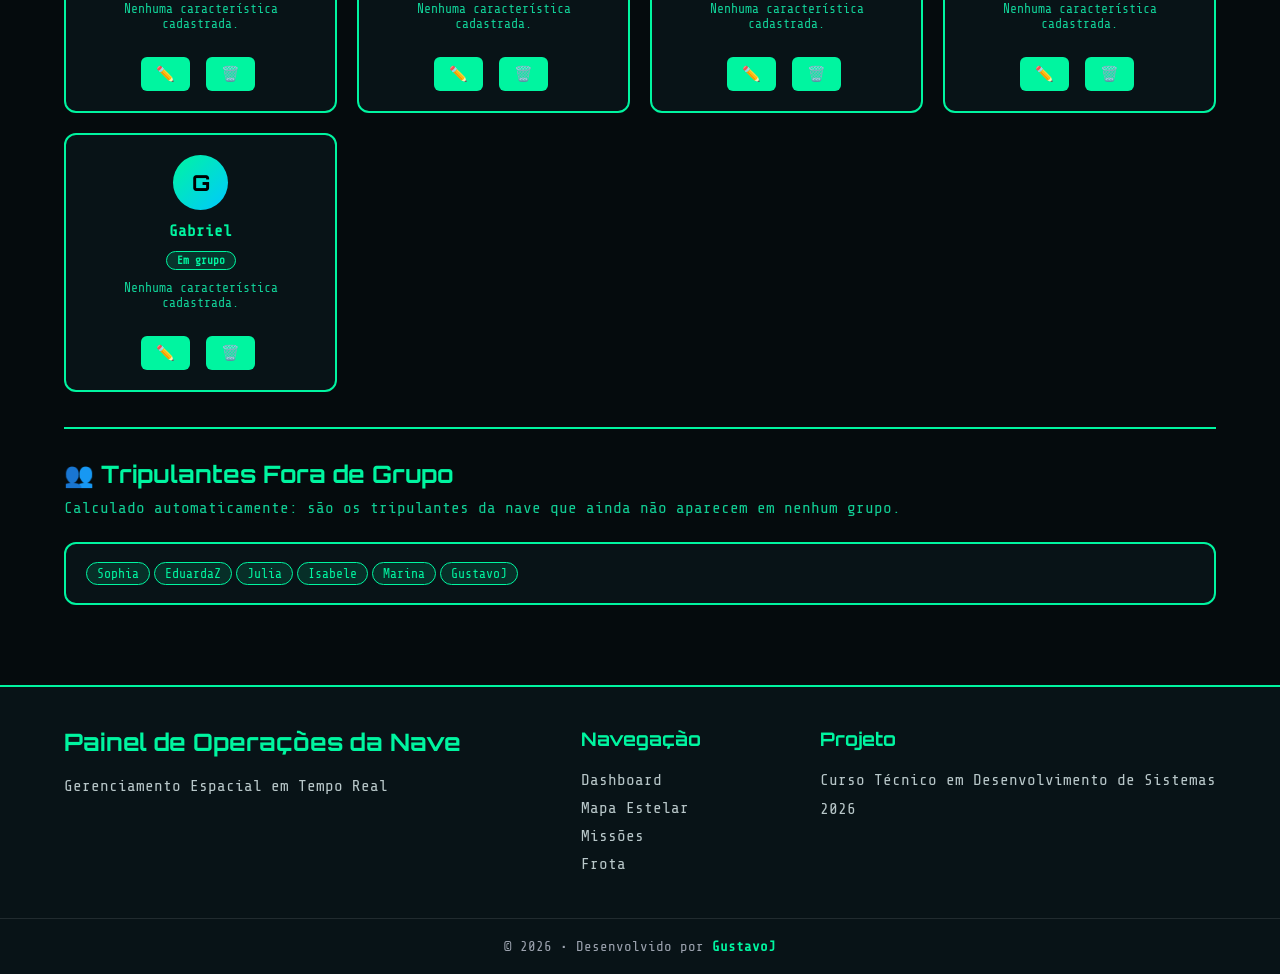
==== commit 6eedd04a: "Add name" ====
--- a/index.html
+++ b/index.html
@@ -226,23 +226,23 @@
 
         <div id="listaGrupos" class="lista-grupos"></div>
 
-        <div class="integrantes-grupos">
-            <h3 class="subtitulo">👥 Tripulantes Fora de Grupo</h3>
-            <p class="descricao-livres">Todos os tripulantes que ainda não fazem parte de nenhum grupo.</p>
-
-            <div id="listaIntegrantesGrupos" class="lista-integrantes-grupos"></div>
-        </div>
-
         <div class="tripulantes-livres">
             <h3 class="subtitulo">🧑‍🚀 Tripulantes da Nave</h3>
-            <p class="descricao-livres">Tripulantes da Nave.</p>
+            <p class="descricao-livres">Todos os integrantes da nave. Cadastre aqui — o sistema calcula sozinho quem já está em um grupo e quem ainda está fora.</p>
 
             <div class="acoes-frota">
                 <input id="nomeTripulanteLivre" type="text" placeholder="Nome do tripulante">
                 <button id="btnAddTripulanteLivre" class="botao">+ Adicionar</button>
             </div>
 
-            <div id="listaTripulantesLivres" class="lista-tripulantes-livres"></div>
+            <div id="listaTripulantesNave" class="lista-tripulantes-livres"></div>
+        </div>
+
+        <div class="integrantes-grupos">
+            <h3 class="subtitulo">👥 Tripulantes Fora de Grupo</h3>
+            <p class="descricao-livres">Calculado automaticamente: são os tripulantes da nave que ainda não aparecem em nenhum grupo.</p>
+
+            <div id="listaIntegrantesGrupos" class="lista-integrantes-grupos"></div>
         </div>
     </section>
 
--- a/style.css
+++ b/style.css
@@ -2171,4 +2171,63 @@
 
     }
 
+}
+/*==========================
+   ETIQUETA EM GRUPO / FORA DE GRUPO
+===========================*/
+
+.status-grupo-tag{
+
+    display:inline-block;
+
+    font-size:11px;
+
+    font-weight:bold;
+
+    padding:2px 10px;
+
+    border-radius:10px;
+
+    margin-bottom:10px;
+
+}
+
+.status-grupo-tag.em-grupo{
+
+    background:rgba(0,245,160,.15);
+
+    color:#00F5A0;
+
+    border:1px solid #00F5A0;
+
+}
+
+.status-grupo-tag.fora-grupo{
+
+    background:rgba(255,165,0,.15);
+
+    color:orange;
+
+    border:1px solid orange;
+
+}
+
+body.temaClaro .status-grupo-tag.em-grupo{
+
+    background:rgba(0,135,90,.1);
+
+    color:#00875A;
+
+    border-color:#00875A;
+
+}
+
+body.temaClaro .status-grupo-tag.fora-grupo{
+
+    background:rgba(200,120,0,.1);
+
+    color:#c87800;
+
+    border-color:#c87800;
+
 }
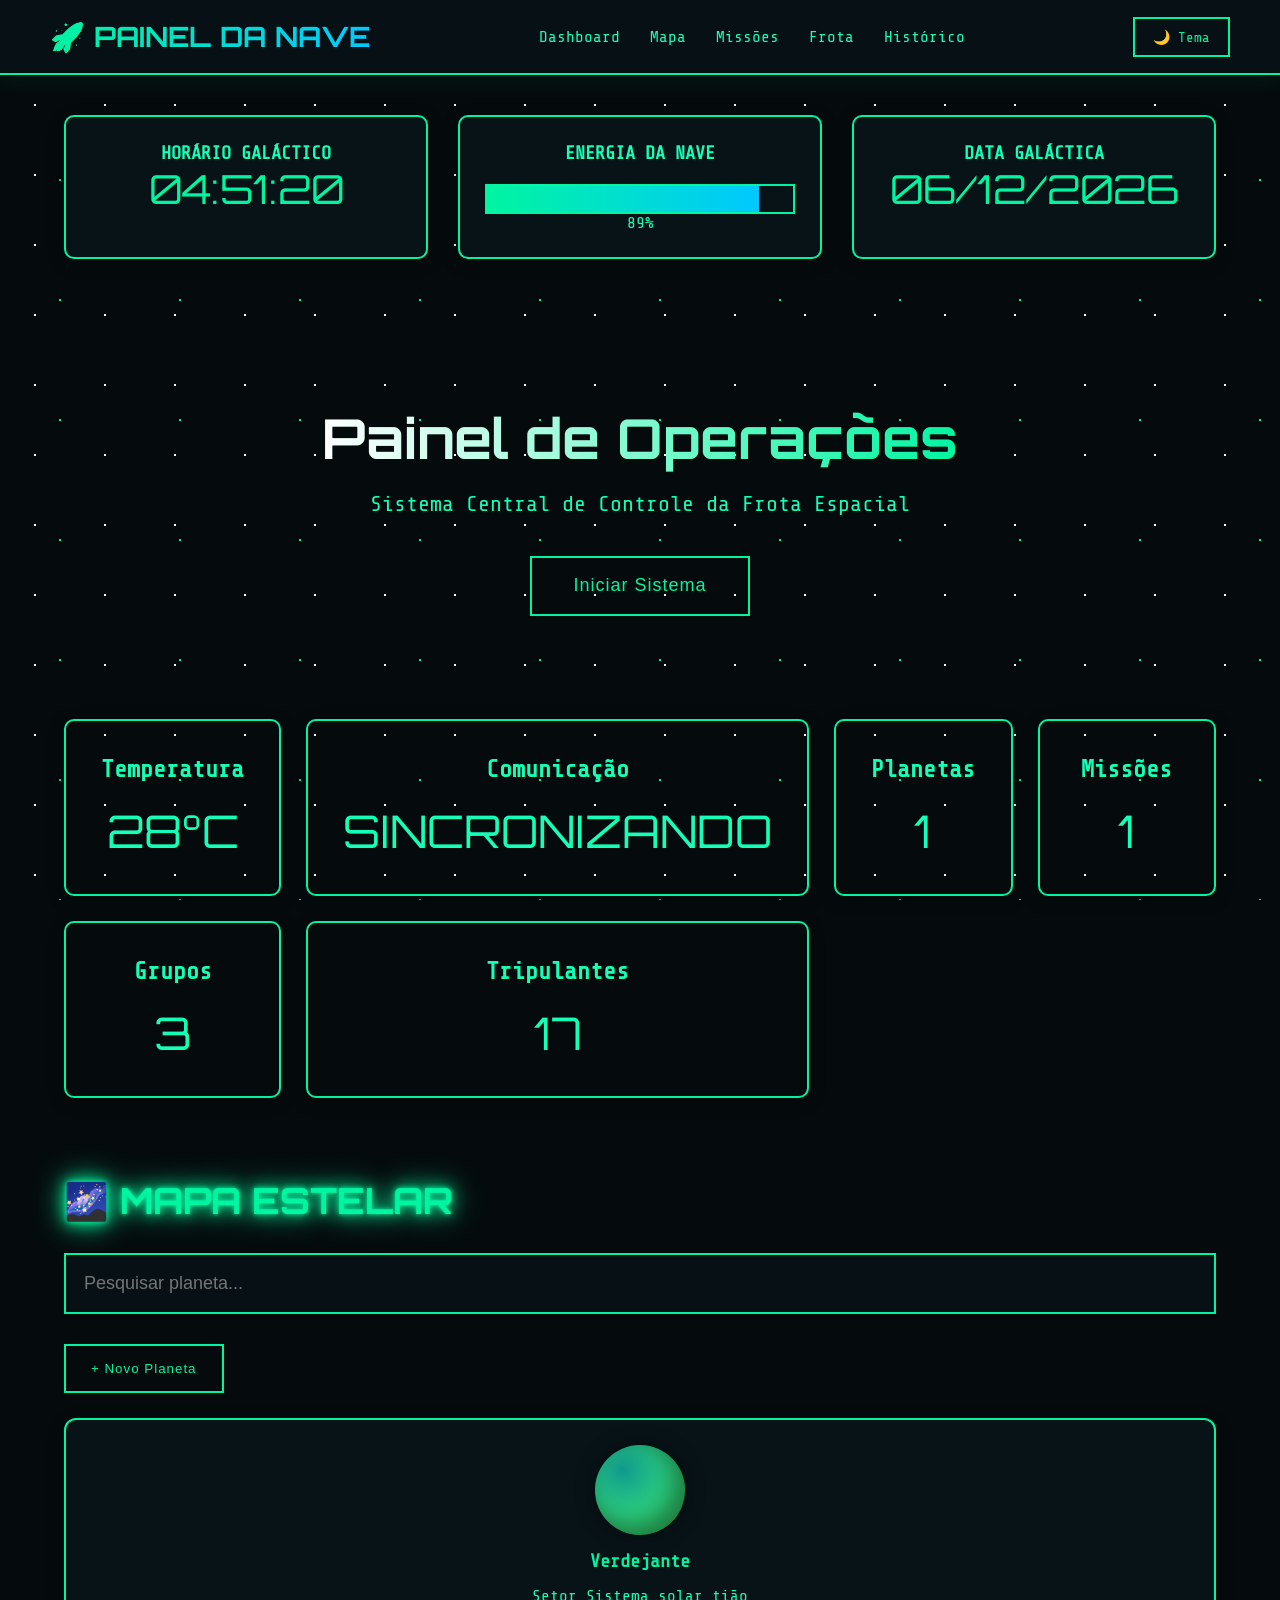
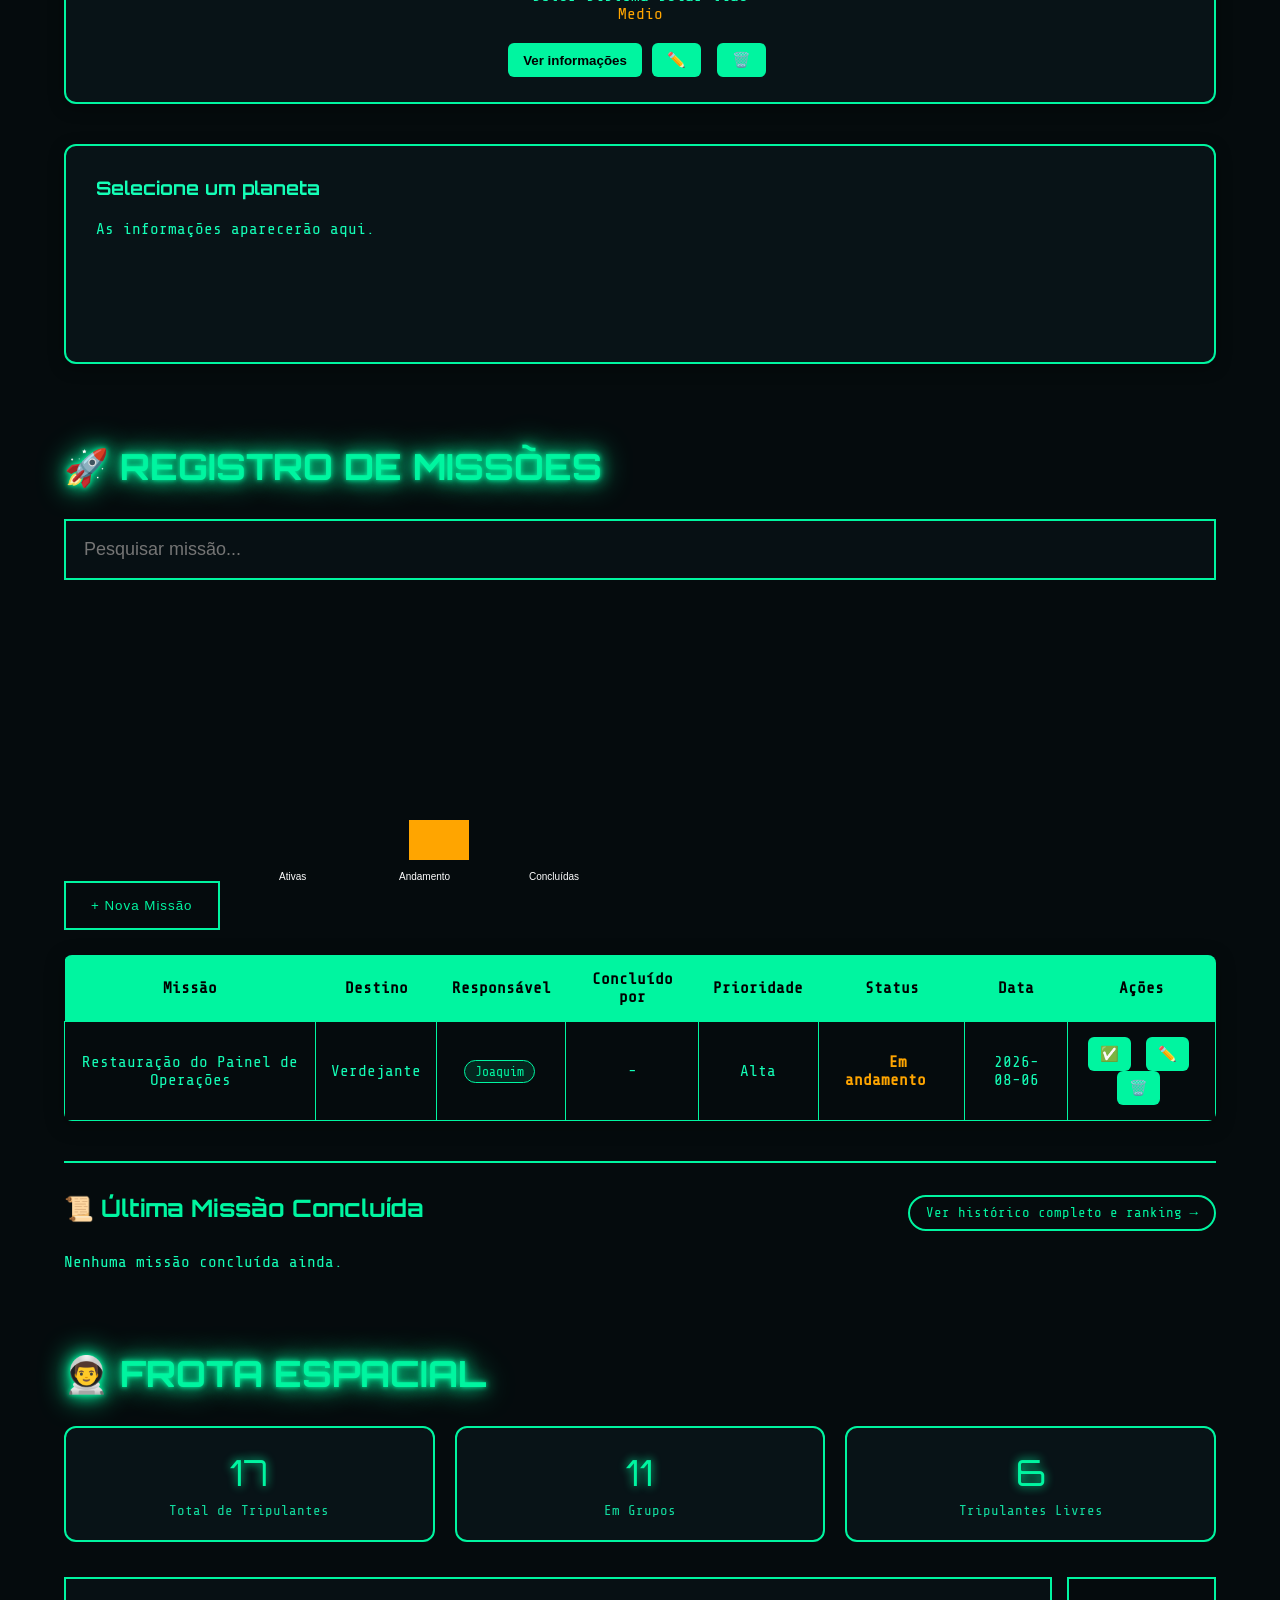
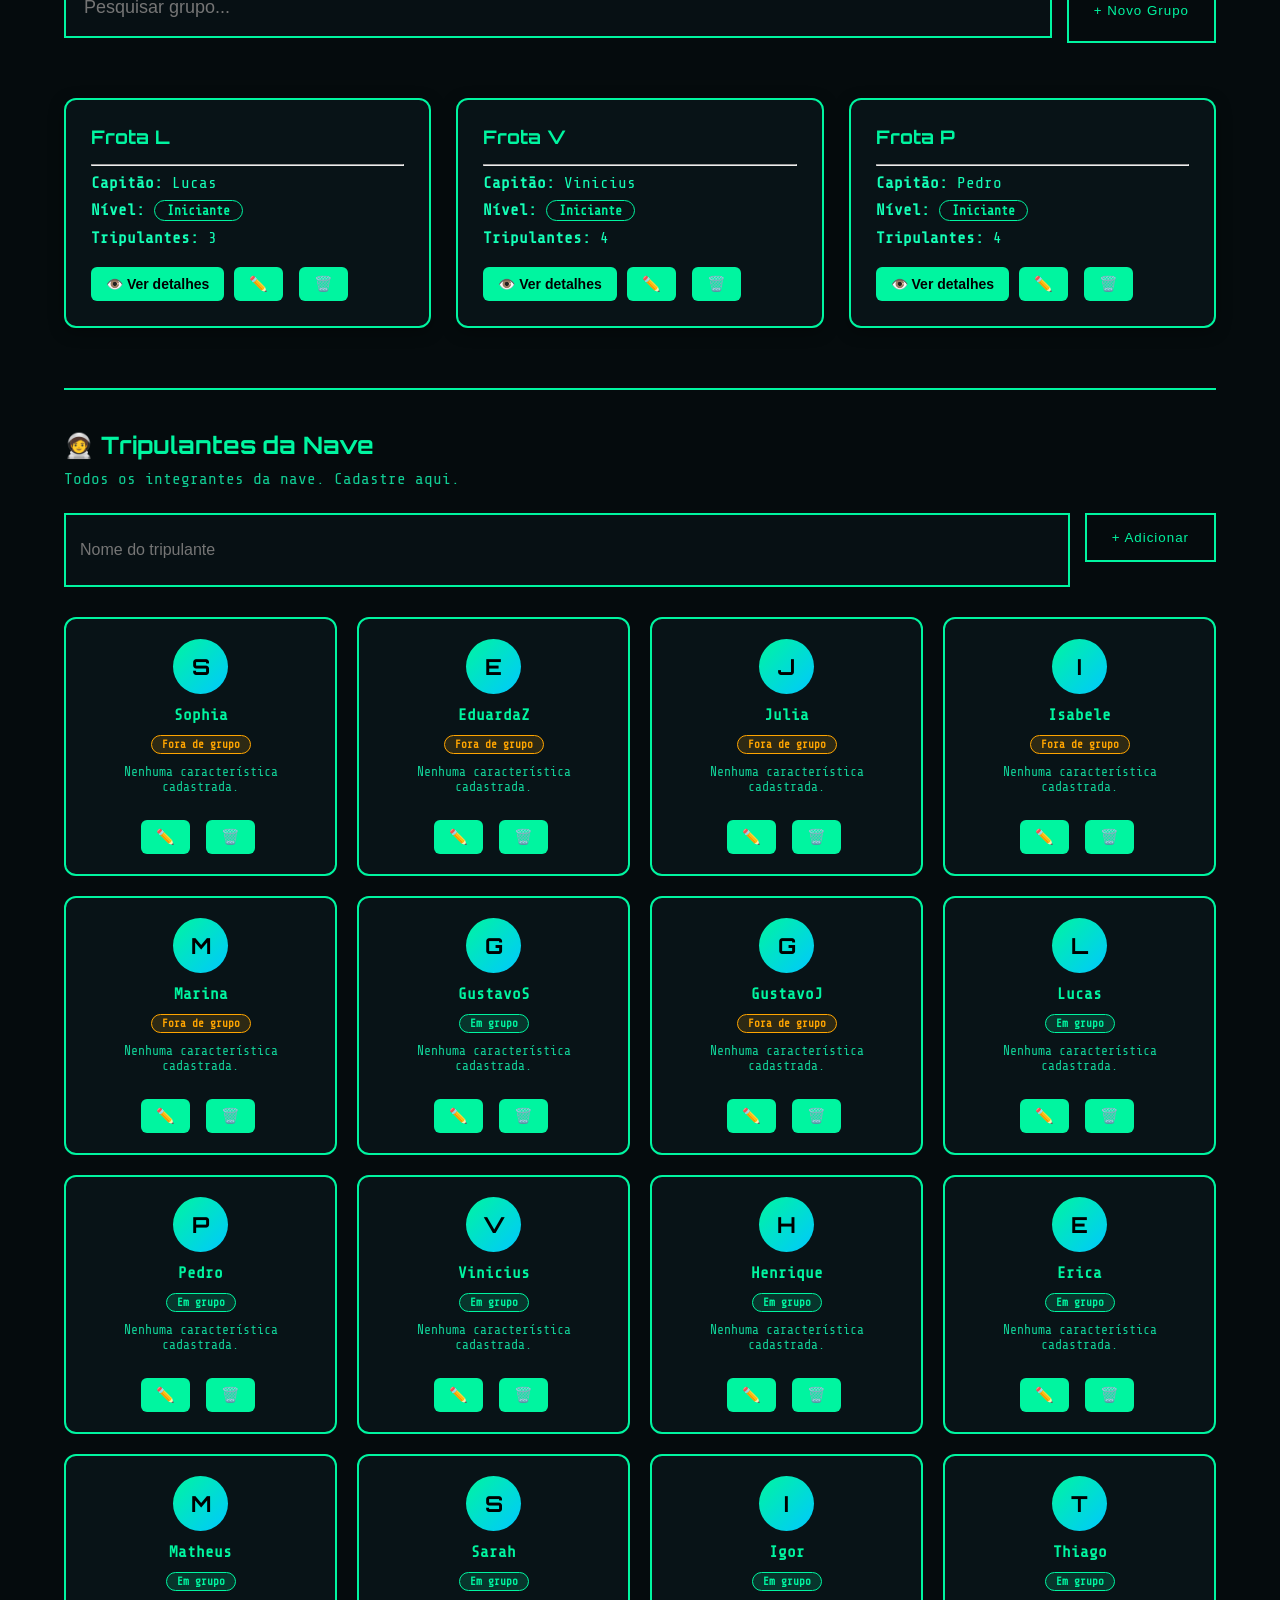
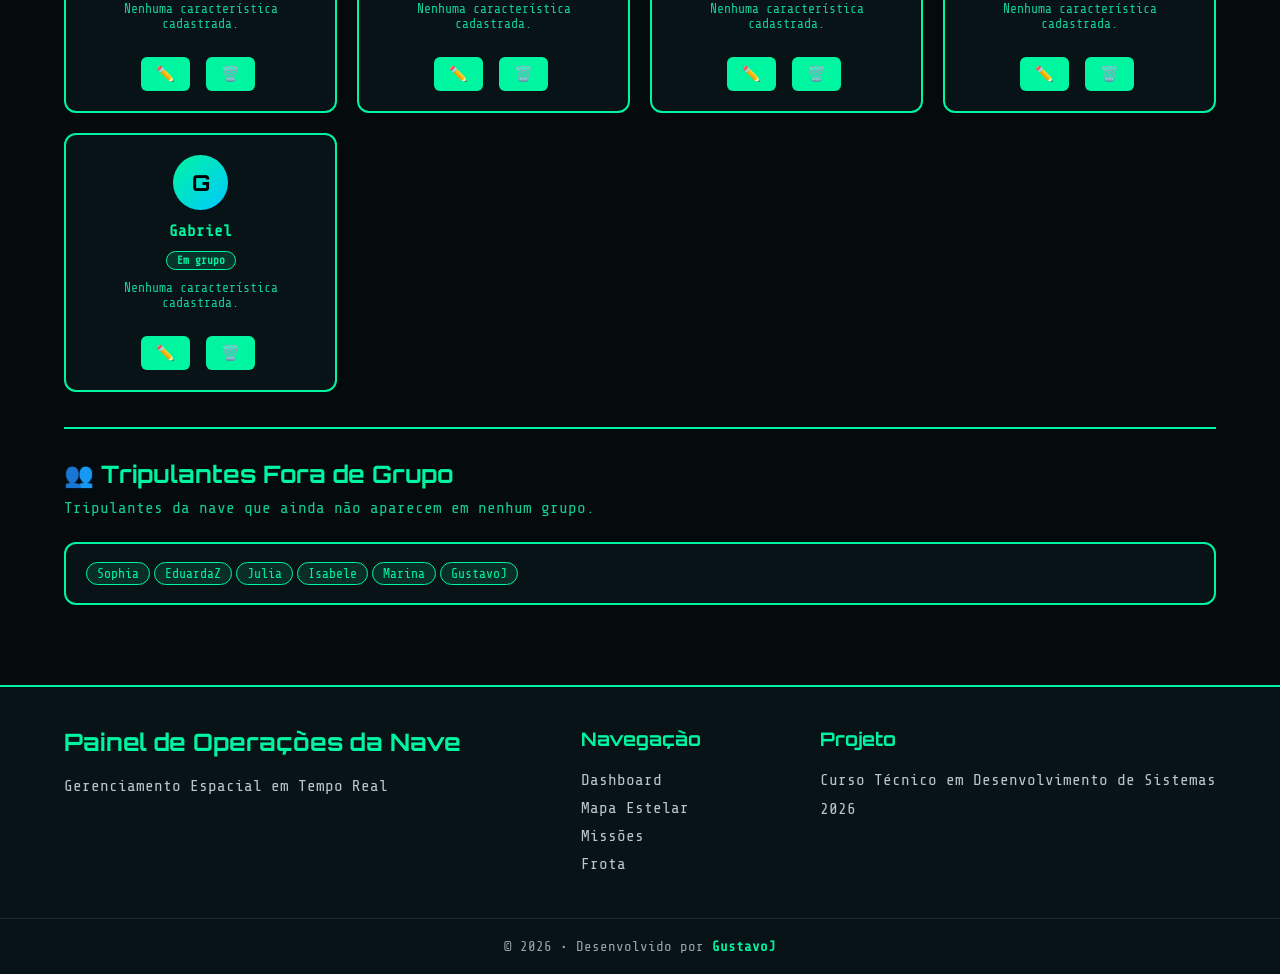
==== commit a777fda8: "Add aperfeicoando" ====
--- a/index.html
+++ b/index.html
@@ -195,7 +195,7 @@
         <div class="modal-conteudo">
             <h2>✅ Concluir Missão</h2>
             <p class="texto-concluir">Missão: <strong id="nomeMissaoConcluir"></strong></p>
-            <p class="texto-concluir-obs">O responsável (quem mandou a missão) não muda. Informe abaixo apenas quem efetivamente concluiu.</p>
+            <p class="texto-concluir-obs">O responsável (quem mandou a missão). Informe abaixo apenas quem efetivamente concluiu.</p>
             <input id="responsavelConcluirMissao" placeholder="Quem concluiu — separe por vírgula se for mais de uma pessoa">
             <button id="confirmarConcluirMissao" class="botao">Confirmar Conclusão</button>
         </div>
@@ -228,7 +228,7 @@
 
         <div class="tripulantes-livres">
             <h3 class="subtitulo">🧑‍🚀 Tripulantes da Nave</h3>
-            <p class="descricao-livres">Todos os integrantes da nave. Cadastre aqui — o sistema calcula sozinho quem já está em um grupo e quem ainda está fora.</p>
+            <p class="descricao-livres">Todos os integrantes da nave. Cadastre aqui.</p>
 
             <div class="acoes-frota">
                 <input id="nomeTripulanteLivre" type="text" placeholder="Nome do tripulante">
@@ -240,7 +240,7 @@
 
         <div class="integrantes-grupos">
             <h3 class="subtitulo">👥 Tripulantes Fora de Grupo</h3>
-            <p class="descricao-livres">Calculado automaticamente: são os tripulantes da nave que ainda não aparecem em nenhum grupo.</p>
+            <p class="descricao-livres">Tripulantes da nave que ainda não aparecem em nenhum grupo.</p>
 
             <div id="listaIntegrantesGrupos" class="lista-integrantes-grupos"></div>
         </div>
--- a/style.css
+++ b/style.css
@@ -1586,10 +1586,6 @@
 
 }
 
-/*==========================
-   TAGS DE RESPONSÁVEL(IS)
-===========================*/
-
 .pessoa-tag{
 
     display:inline-block;
@@ -1620,9 +1616,6 @@
 
 }
 
-/*==========================
-   DETALHES DO GRUPO
-===========================*/
 
 .btn-detalhes{
 
@@ -1727,9 +1720,6 @@
 
 }
 
-/*==========================
-   IMAGEM DOS PLANETAS
-===========================*/
 
 .planeta-imagem{
 
@@ -1790,9 +1780,6 @@
 
 }
 
-/*==========================
-   ESTATÍSTICAS DE TRIPULANTES
-===========================*/
 
 .stats-tripulantes{
 
@@ -1846,9 +1833,6 @@
 
 }
 
-/*==========================
-   TRIPULAÇÃO EM GRUPOS
-===========================*/
 
 .integrantes-grupos{
 
@@ -1916,9 +1900,6 @@
 
 }
 
-/*==========================
-   CARDS DE TRIPULANTES LIVRES
-===========================*/
 
 .lista-tripulantes-livres{
 
@@ -2008,9 +1989,7 @@
 
 }
 
-/*==========================
-   CONCLUIR MISSÃO
-===========================*/
+
 
 .btn-icone-concluir:hover{
 
@@ -2034,9 +2013,6 @@
 
 }
 
-/*==========================
-   MODO CLARO — tripulantes e stats
-===========================*/
 
 body.temaClaro .stat-tripulante,
 body.temaClaro .tripulante-livre-card{
@@ -2062,9 +2038,6 @@
     color:#00875A;
 
 }
-/*==================================
-            RODAPÉ
-===================================*/
 
 .footer{
 
@@ -2172,9 +2145,6 @@
     }
 
 }
-/*==========================
-   ETIQUETA EM GRUPO / FORA DE GRUPO
-===========================*/
 
 .status-grupo-tag{
 
